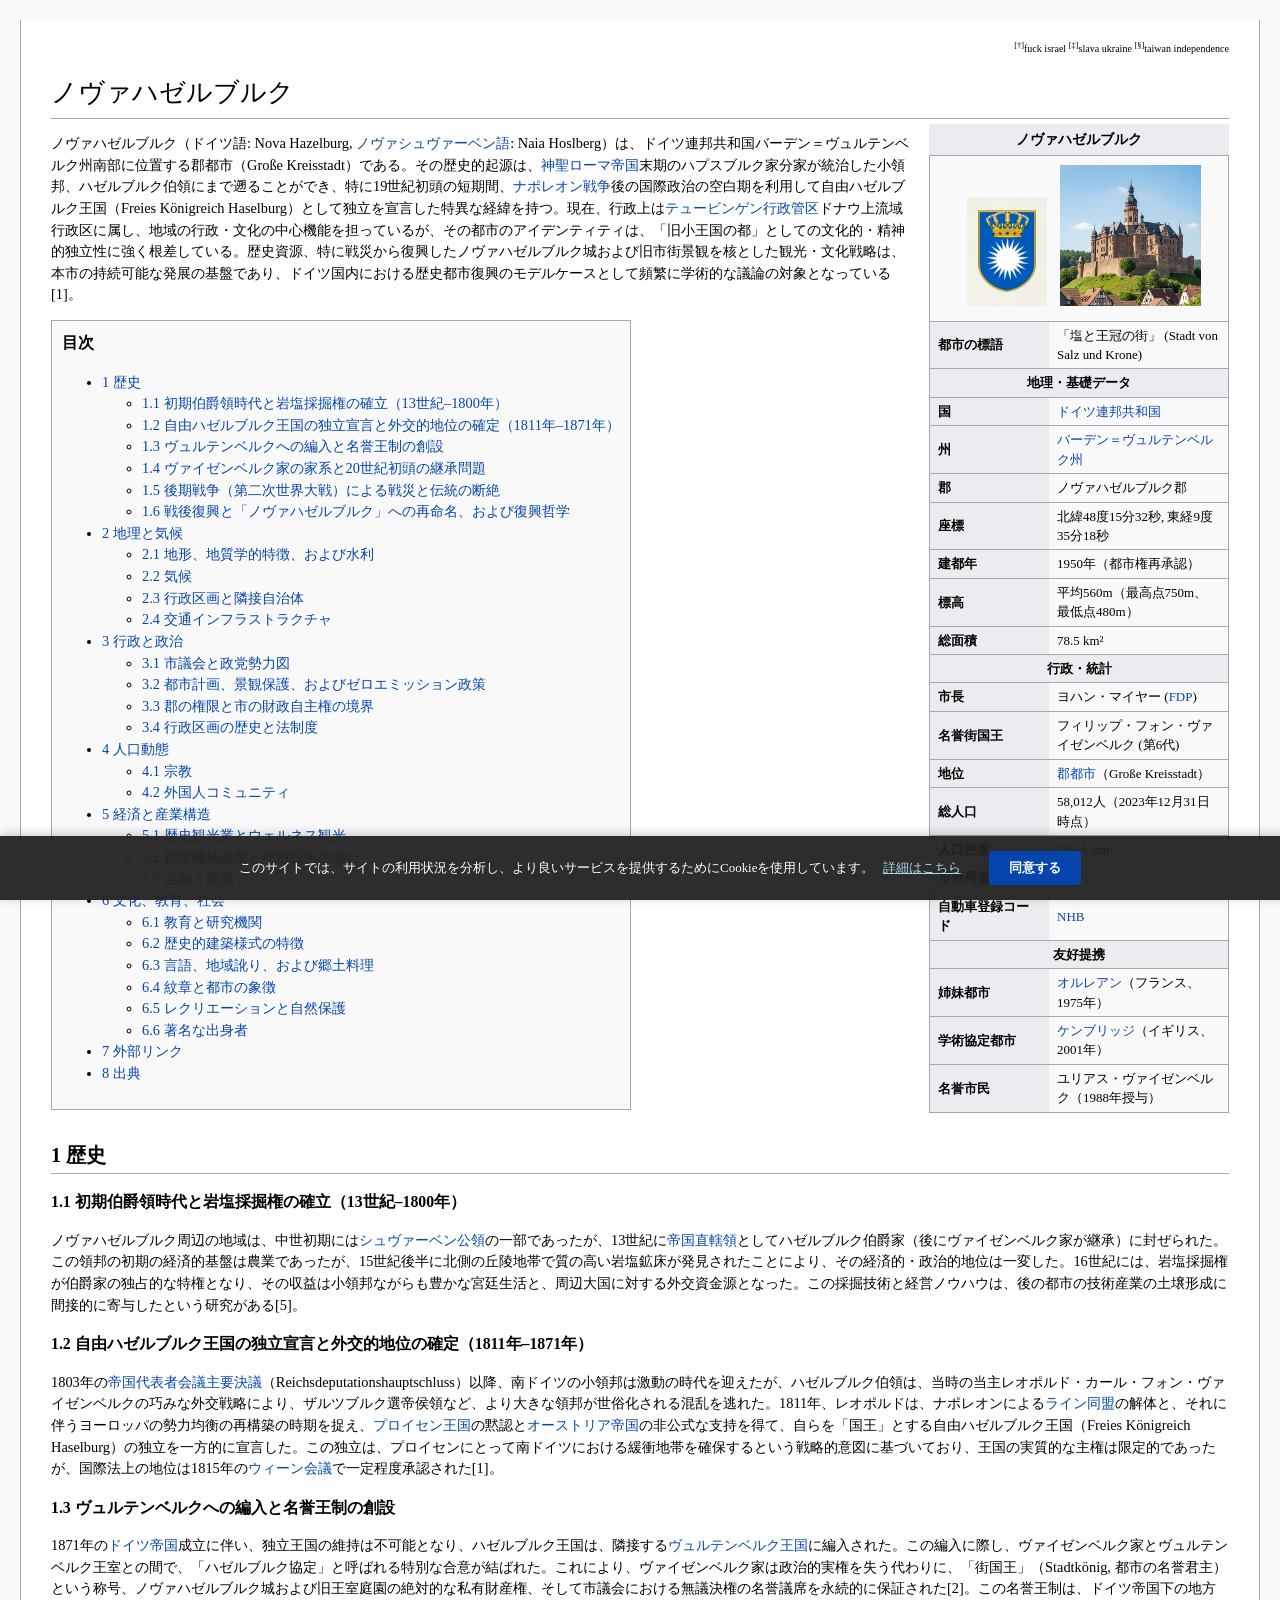
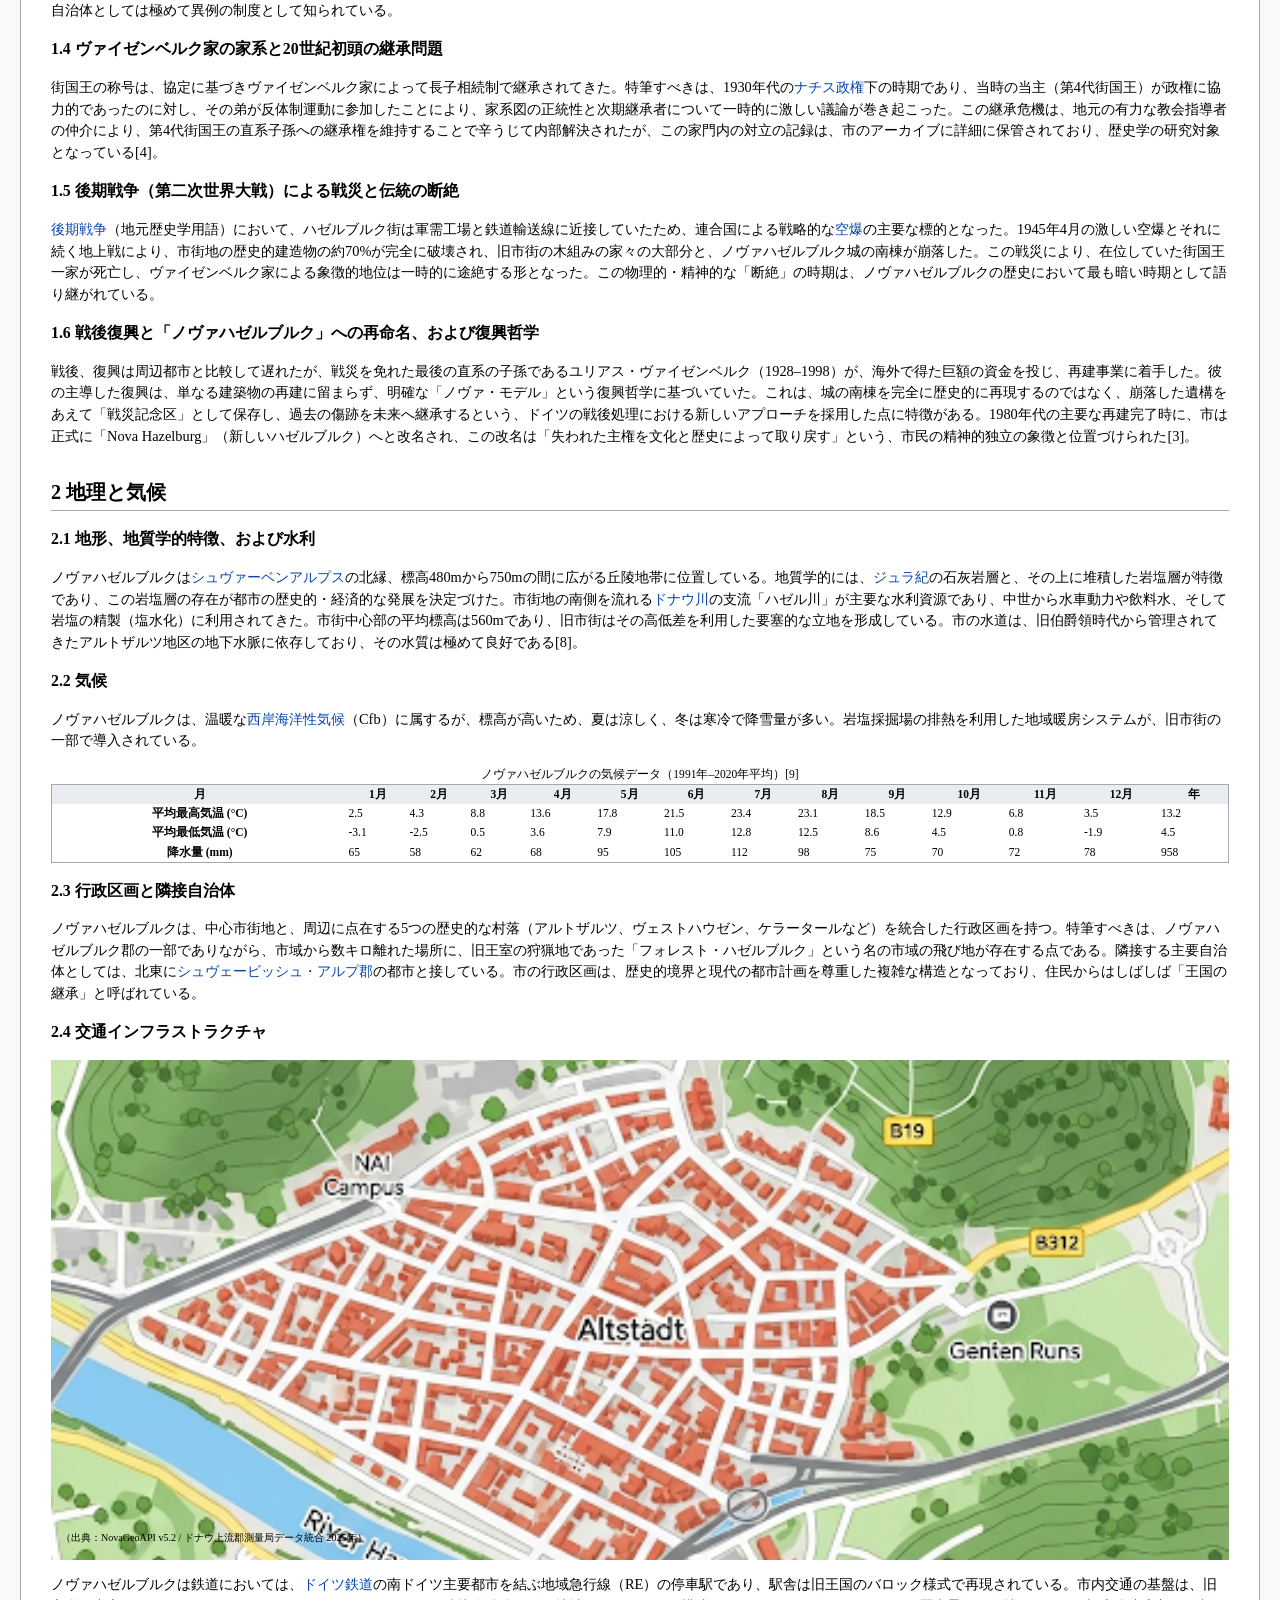
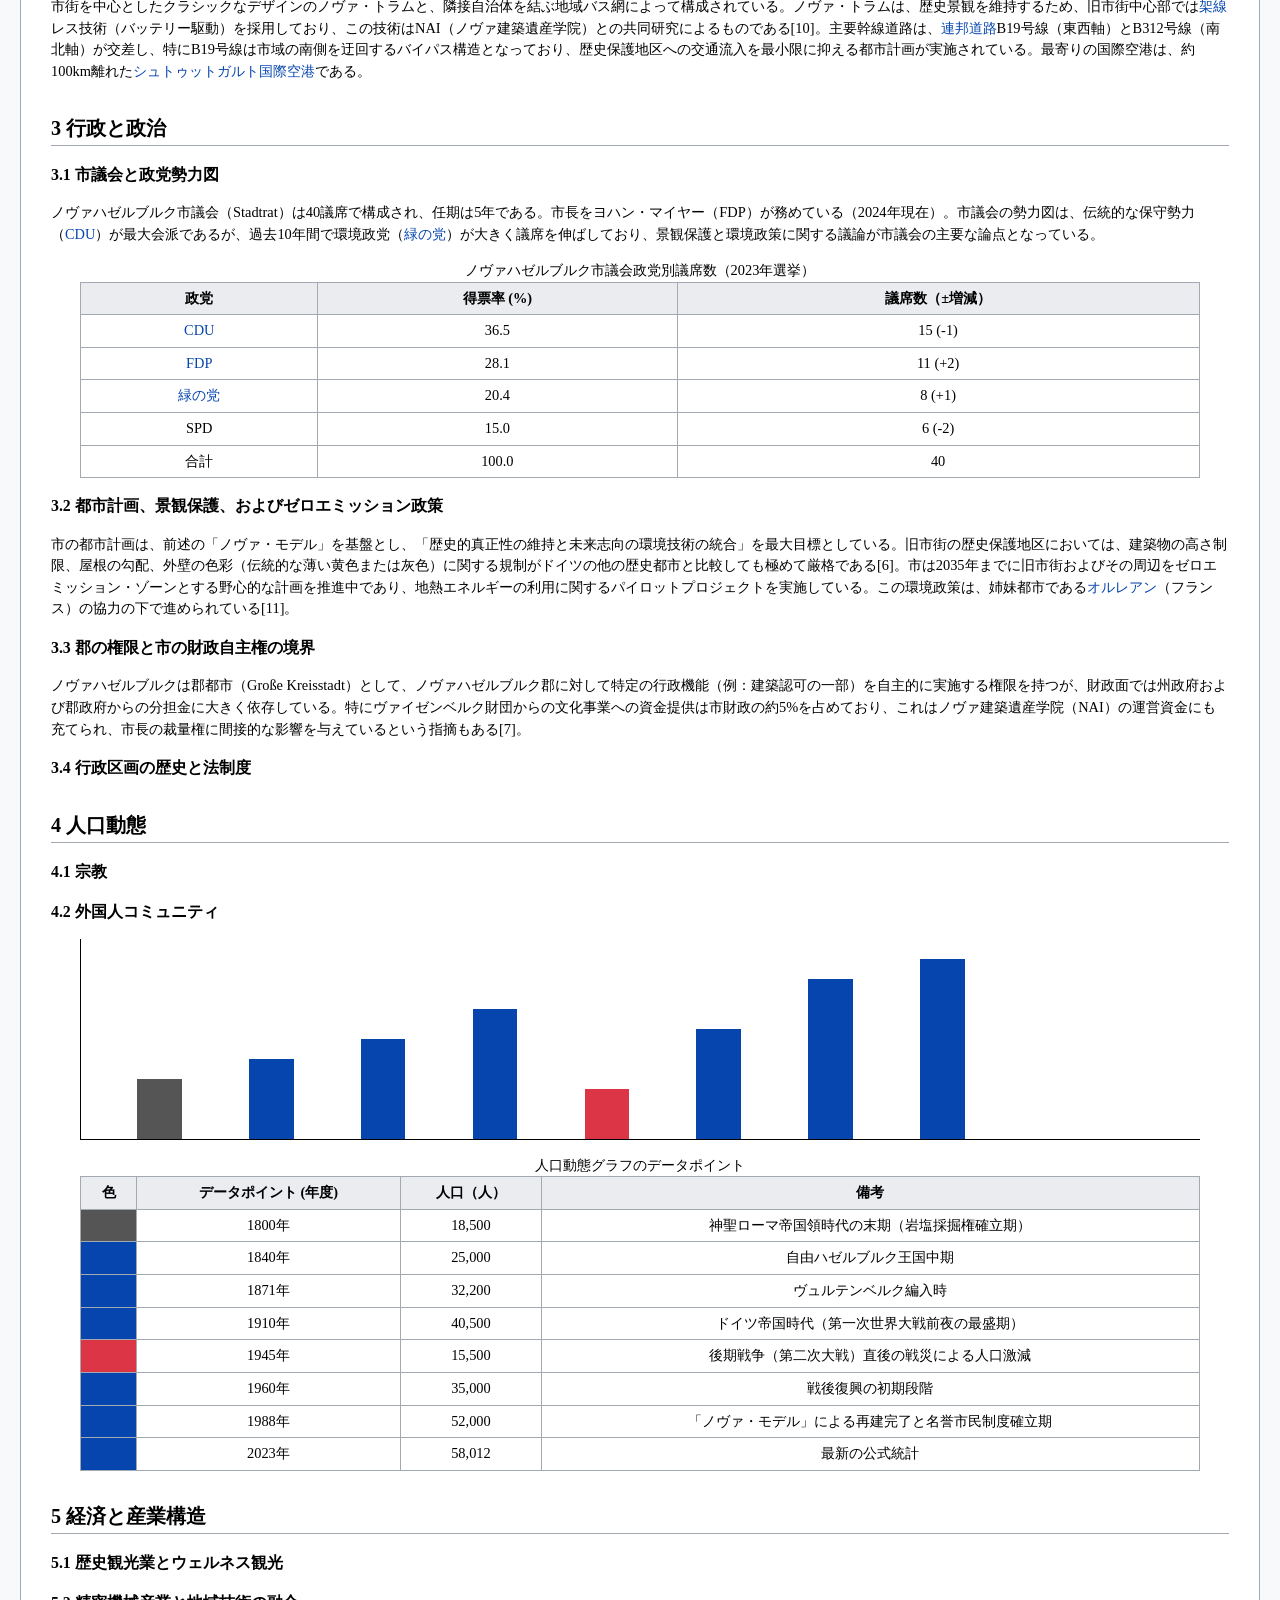
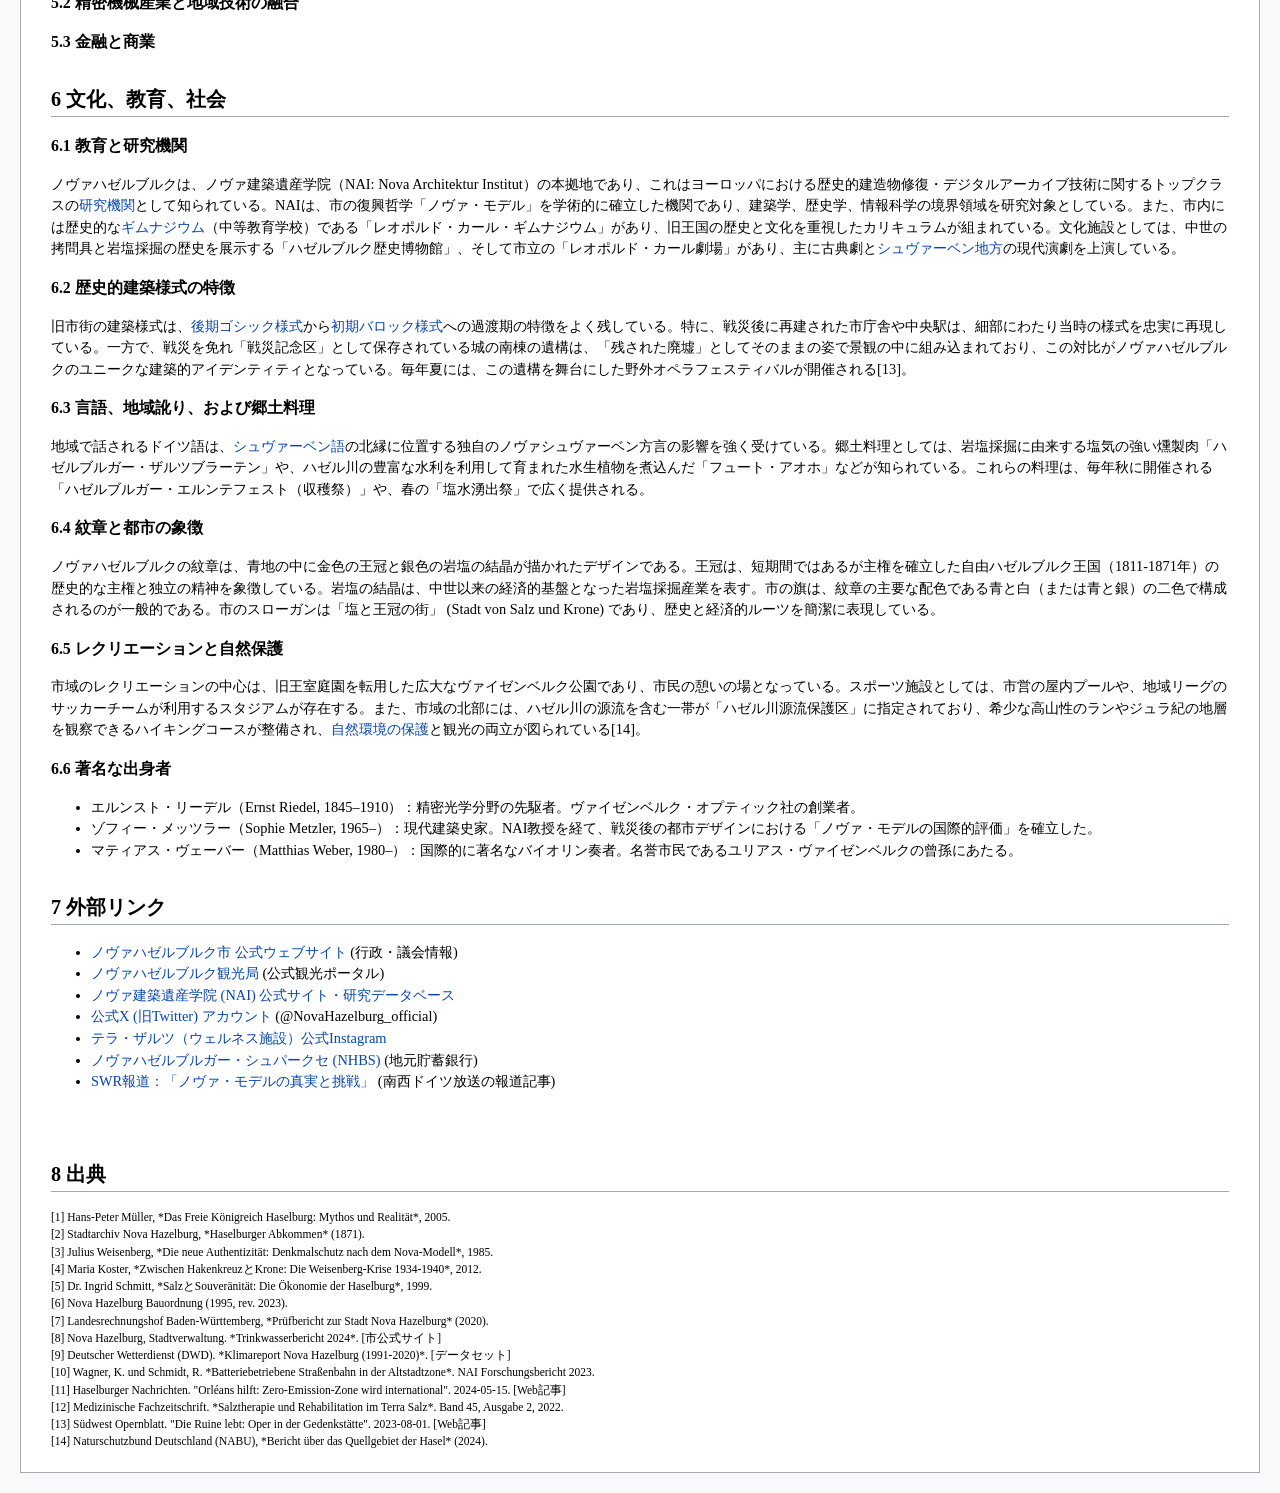
==== 1/index.html @ db14a306 "index.html の更新" ====
<!DOCTYPE html>
<html lang="ja">
<head>
    <meta charset="UTF-8">
    <meta name="viewport" content="width=device-width, initial-scale=1.0"> 
    <title>ノヴァハゼルブルク - Liefantidia</title>
    <style>
        /* Base & Layout */
        :root {
            --wiki-main: #f8f9fa;
            --wiki-border: #a2a9b1;
            --wiki-link: #0645ad;
            --wiki-header-bg: #eaecf0;
            --map-bg: #e6e6e6; 
            --old-town-border: #dc3545;
        }
        body {
            font-family: 'Times New Roman', Times, serif;
            line-height: 1.5;
            background-color: var(--wiki-main);
            color: #000;
            padding: 0;
            margin: 0;
            font-size: 0.9em;
        }
        .container {
            max-width: 1280px;
            display: flex;
            margin: 0 auto;
            padding: 20px;
        }
        .main-content {
            flex-grow: 1;
            background-color: white;
            padding: 10px 30px;
            border: 1px solid var(--wiki-border);
            border-top: none;
            min-height: 100vh;
        }
        /* Headers & Links */
        h1 {
            font-size: 1.8em;
            font-weight: normal;
            border-bottom: 1px solid var(--wiki-border);
            padding-bottom: 5px;
            margin-bottom: 5px;
        }
        h2 {
            font-size: 1.4em;
            border-bottom: 1px solid var(--wiki-border);
            padding-bottom: 2px;
            margin-top: 1.5em;
        }
        h3 {
            font-size: 1.1em;
            margin-top: 1em;
        }
        a {
            color: var(--wiki-link);
            text-decoration: none;
        }
        a:hover {
            text-decoration: underline;
        }

        /* Infobox (右側の表) */
        .infobox {
            width: 300px;
            margin-left: 20px;
            padding: 0;
            border: 1px solid var(--wiki-border);
            background-color: #f9f9f9;
            font-size: 0.9em;
            flex-shrink: 0;
            float: right;
            margin: 0 0 1em 1em;
            clear: right;
            border-collapse: collapse;
        }
        .infobox caption {
            background-color: var(--wiki-header-bg);
            font-size: 1.1em;
            font-weight: bold;
            padding: 5px;
            text-align: center;
        }
        .infobox table {
            width: 100%;
            border-collapse: collapse;
        }
        .infobox th, .infobox td {
            padding: 4px 8px;
            border-top: 1px solid var(--wiki-border);
            text-align: left;
        }
        .infobox th {
            width: 40%;
            background-color: var(--wiki-header-bg);
        }

        /* TOC (目次) */
        #toc {
            border: 1px solid var(--wiki-border);
            background-color: #f9f9f9;
            padding: 10px;
            margin: 1em 0;
            width: fit-content;
        }
        #toc h2 {
            font-size: 1.1em;
            margin: 0;
            border-bottom: none;
        }

        /* 統計表 */
        .wikitable { 
            width: 95%;
            margin: 1em auto;
            border: 1px solid var(--wiki-border);
            border-collapse: collapse;
        }
        .wikitable th {
            background-color: var(--wiki-header-bg);
        }
        .wikitable th, .wikitable td {
            border: 1px solid var(--wiki-border);
            padding: 5px;
            text-align: center;
        }

        /* 気候表の追加スタイル */
        .climate-table {
            width: 100%;
            border: 1px solid var(--wiki-border);
            border-collapse: collapse;
            font-size: 0.8em;
            margin: 1em 0;
        }
        .climate-table thead th {
            background-color: var(--wiki-header-bg);
        }
        /* 地図 */
        .map-api {
            margin: 1em 0;
            height: 500px;
            position: relative;
            overflow: hidden;
            background-color: var(--map-bg);
        }

        /* グラフコンテナのスタイル (青線・赤線バグ修正) */
        .chart-container {
            position: relative; 
            width: 95%;
            height: 200px; 
            margin: 1em auto;
            border-left: 1px solid #000;
            border-bottom: 1px solid #000;
        }

        /* 上に戻るボタンのスタイル (新規追加) */
        #backToTop {
            display: none; /* 初期は非表示 */
            position: fixed;
            bottom: 20px;
            right: 30px;
            z-index: 99;
            border: none;
            outline: none;
            background-color: rgba(6, 69, 173, 0.7); /* wiki-linkの半透明 */
            color: white;
            cursor: pointer;
            padding: 12px 18px;
            border-radius: 5px;
            font-size: 20px;
            line-height: 1;
            font-family: Arial, sans-serif; 
            box-shadow: 0 2px 5px rgba(0, 0, 0, 0.2);
        }
        #backToTop:hover {
            background-color: var(--wiki-link);
        }


        /* ============== レスポンシブ対応の修正 (モバイル) ============= */
        @media (max-width: 600px) {
            .container {
                padding: 10px;
            }
            .main-content {
                padding: 10px 15px;
            }
            /* Infoboxを画面幅いっぱいに広げ、floatを解除 */
            .infobox {
                width: 100%;
                margin: 0.5em 0;
                float: none;
            }
            /* 気候表のフォントをさらに縮小して横スクロールを避ける */
            .climate-table {
                font-size: 0.7em;
                table-layout: fixed; 
                width: 100%;
            }
            /* TOCは幅いっぱいに */
             #toc {
                width: 95%;
            }
        }
    </style>
</head>
<body>
    <div class="container">
        <div class="main-content">
            <p style="text-align:right; font-size:0.7em;"><sup>[†]</sup>fuck israel <sup>[‡]</sup>slava ukraine <sup>[§]</sup>taiwan independence</p>
            <h1>ノヴァハゼルブルク</h1>

            <table class="infobox" role="presentation">
                <caption>ノヴァハゼルブルク</caption>
                <tr><td colspan="2" style="text-align:center;"><img src="/1/coat_of_arms.jpg" alt="ノヴァハゼルブルク市紋章" style="width:35%; max-width:80px; height:auto; display:inline-block; margin:5px 10px;">
<img src="/1/castle.jpg" alt="ノヴァハゼルブルク城" style="width:50%; max-width:180px; height:auto; display:inline-block; margin:5px auto;"></td></tr>
                <tr><th>都市の標語</th><td>「塩と王冠の街」 (Stadt von Salz und Krone)</td></tr>
                <tr><th colspan="2" style="text-align:center;">地理・基礎データ</th></tr>
                <tr><th>国</th><td><a href="/main.html?query=ドイツ連邦共和国">ドイツ連邦共和国</a></td></tr>
                <tr><th>州</th><td><a href="/main.html?query=バーデン＝ヴュルテンベルク州">バーデン＝ヴュルテンベルク州</a></td></tr>
                <tr><th>郡</th><td>ノヴァハゼルブルク郡</td></tr>
                <tr><th>座標</th><td><span class="coord">北緯48度15分32秒, 東経9度35分18秒</span></td></tr>
                <tr><th>建都年</th><td>1950年（都市権再承認）</td></tr> <tr><th>標高</th><td>平均560m（最高点750m、最低点480m）</td></tr>
                <tr><th>総面積</th><td>78.5 km²</td></tr> <tr><th colspan="2" style="text-align:center;">行政・統計</th></tr>
                <tr><th>市長</th><td>ヨハン・マイヤー (<a href="/main.html?query=自由民主党_(ドイツ)">FDP</a>)</td></tr>
                <tr><th>名誉街国王</th><td>フィリップ・フォン・ヴァイゼンベルク (第6代)</td></tr>
                <tr><th>地位</th><td><a href="/main.html?query=郡都市">郡都市</a>（Große Kreisstadt）</td></tr>
                <tr><th>総人口</th><td>58,012人（2023年12月31日時点）</td></tr>
                <tr><th>人口密度</th><td>739人/km²</td></tr> <tr><th>市外局番</th><td>07471</td></tr>
                <tr><th>自動車登録コード</th><td><a href="/main.html?query=ドイツの自動車登録コード">NHB</a></td></tr>
                <tr><th colspan="2" style="text-align:center;">友好提携</th></tr>
                <tr><th>姉妹都市</th><td><a href="/main.html?query=オルレアン">オルレアン</a>（フランス、1975年）</td></tr>
                <tr><th>学術協定都市</th><td><a href="/main.html?query=ケンブリッジ">ケンブリッジ</a>（イギリス、2001年）</td></tr>
                <tr><th>名誉市民</th><td>ユリアス・ヴァイゼンベルク（1988年授与）</td></tr>
            </table>

            <p>
                ノヴァハゼルブルク（ドイツ語: Nova Hazelburg, <a href="/main.html?query=シュヴァーベン語">ノヴァシュヴァーベン語</a>: Naia Hoslberg）は、ドイツ連邦共和国バーデン＝ヴュルテンベルク州南部に位置する郡都市（Große Kreisstadt）である。その歴史的起源は、<a href="/main.html?query=神聖ローマ帝国">神聖ローマ帝国</a>末期のハプスブルク家分家が統治した小領邦、ハゼルブルク伯領にまで遡ることができ、特に19世紀初頭の短期間、<a href="/main.html?query=ナポレオン戦争">ナポレオン戦争</a>後の国際政治の空白期を利用して自由ハゼルブルク王国（Freies Königreich Haselburg）として独立を宣言した特異な経緯を持つ。現在、行政上は<a href="/main.html?query=テュービンゲン行政管区">テュービンゲン行政管区</a>ドナウ上流域行政区に属し、地域の行政・文化の中心機能を担っているが、その都市のアイデンティティは、「旧小王国の都」としての文化的・精神的独立性に強く根差している。歴史資源、特に戦災から復興したノヴァハゼルブルク城および旧市街景観を核とした観光・文化戦略は、本市の持続可能な発展の基盤であり、ドイツ国内における歴史都市復興のモデルケースとして頻繁に学術的な議論の対象となっている<span class="reference">[1]</span>。
            </p>

            <div id="toc">
                <h2>目次</h2>
                <ul>
                    <li><a href="#歴史">1 歴史</a>
                        <ul>
                            <li><a href="#初期伯爵領">1.1 初期伯爵領時代と岩塩採掘権の確立（13世紀–1800年）</a></li>
                            <li><a href="#独立宣言">1.2 自由ハゼルブルク王国の独立宣言と外交的地位の確定（1811年–1871年）</a></li>
                            <li><a href="#名誉王制">1.3 ヴュルテンベルクへの編入と名誉王制の創設</a></li>
                            <li><a href="#ヴァイゼンベルク家系">1.4 ヴァイゼンベルク家の家系と20世紀初頭の継承問題</a></li>
                            <li><a href="#戦災と伝統の断絶">1.5 後期戦争（第二次世界大戦）による戦災と伝統の断絶</a></li>
                            <li><a href="#再命名">1.6 戦後復興と「ノヴァハゼルブルク」への再命名、および復興哲学</a></li>
                        </ul>
                    </li>
                    <li><a href="#地理">2 地理と気候</a>
                        <ul>
                            <li><a href="#地形と水利">2.1 地形、地質学的特徴、および水利</a></li>
                            <li><a href="#気候">2.2 気候</a></li>
                            <li><a href="#行政区画">2.3 行政区画と隣接自治体</a></li>
                            <li><a href="#交通">2.4 交通インフラストラクチャ</a></li>
                        </ul>
                    </li>
                    <li><a href="#行政と政治">3 行政と政治</a>
                        <ul>
                            <li><a href="#市議会">3.1 市議会と政党勢力図</a></li>
                            <li><a href="#都市計画">3.2 都市計画、景観保護、およびゼロエミッション政策</a></li>
                            <li><a href="#郡の権限">3.3 郡の権限と市の財政自主権の境界</a></li>
                            <li><a href="#行政区画の歴史と法制度">3.4 行政区画の歴史と法制度</a></li>
                        </ul>
                    </li>
                    <li><a href="#人口動態">4 人口動態</a>
                        <ul>
                            <li><a href="#宗教">4.1 宗教</a></li>
                            <li><a href="#外国人コミュニティ">4.2 外国人コミュニティ</a></li>
                        </ul>
                    </li>
                    <li><a href="#経済">5 経済と産業構造</a>
                        <ul>
                            <li><a href="#観光業">5.1 歴史観光業とウェルネス観光</a></li>
                            <li><a href="#精密機械">5.2 精密機械産業と地域技術の融合</a></li>
                            <li><a href="#金融と商業">5.3 金融と商業</a></li>
                        </ul>
                    </li>
                    <li><a href="#文化">6 文化、教育、社会</a>
                        <ul>
                            <li><a href="#教育と研究">6.1 教育と研究機関</a></li>
                            <li><a href="#建築様式">6.2 歴史的建築様式の特徴</a></li>
                            <li><a href="#郷土料理">6.3 言語、地域訛り、および郷土料理</a></li>
                            <li><a href="#紋章と都市の象徴">6.4 紋章と都市の象徴</a></li>
                            <li><a href="#レクリエーションと自然保護">6.5 レクリエーションと自然保護</a></li>
                            <li><a href="#著名な出身者">6.6 著名な出身者</a></li>
                        </ul>
                    </li>
                    <li><a href="#外部リンク">7 外部リンク</a></li>
                    <li><a href="#出典">8 出典</a></li>
                </ul>
            </div>
            <h2 id="歴史">1 歴史</h2>
            <h3 id="初期伯爵領">1.1 初期伯爵領時代と岩塩採掘権の確立（13世紀–1800年）</h3>
            <p>
                ノヴァハゼルブルク周辺の地域は、中世初期には<a href="/main.html?query=シュヴァーベン公領">シュヴァーベン公領</a>の一部であったが、13世紀に<a href="/main.html?query=帝国直轄領">帝国直轄領</a>としてハゼルブルク伯爵家（後にヴァイゼンベルク家が継承）に封ぜられた。この領邦の初期の経済的基盤は農業であったが、15世紀後半に北側の丘陵地帯で質の高い岩塩鉱床が発見されたことにより、その経済的・政治的地位は一変した。16世紀には、岩塩採掘権が伯爵家の独占的な特権となり、その収益は小領邦ながらも豊かな宮廷生活と、周辺大国に対する外交資金源となった。この採掘技術と経営ノウハウは、後の都市の技術産業の土壌形成に間接的に寄与したという研究がある<span class="reference">[5]</span>。
            </p>
            <h3 id="独立宣言">1.2 自由ハゼルブルク王国の独立宣言と外交的地位の確定（1811年–1871年）</h3>
            <p>
                1803年の<a href="/main.html?query=帝国代表者会議主要決議">帝国代表者会議主要決議</a>（Reichsdeputationshauptschluss）以降、南ドイツの小領邦は激動の時代を迎えたが、ハゼルブルク伯領は、当時の当主レオポルド・カール・フォン・ヴァイゼンベルクの巧みな外交戦略により、ザルツブルク選帝侯領など、より大きな領邦が世俗化される混乱を逃れた。1811年、レオポルドは、ナポレオンによる<a href="/main.html?query=ライン同盟">ライン同盟</a>の解体と、それに伴うヨーロッパの勢力均衡の再構築の時期を捉え、<a href="/main.html?query=プロイセン王国">プロイセン王国</a>の黙認と<a href="/main.html?query=オーストリア帝国">オーストリア帝国</a>の非公式な支持を得て、自らを「国王」とする自由ハゼルブルク王国（Freies Königreich Haselburg）の独立を一方的に宣言した。この独立は、プロイセンにとって南ドイツにおける緩衝地帯を確保するという戦略的意図に基づいており、王国の実質的な主権は限定的であったが、国際法上の地位は1815年の<a href="/main.html?query=ウィーン会議">ウィーン会議</a>で一定程度承認された<span class="reference">[1]</span>。
            </p>
            <h3 id="名誉王制">1.3 ヴュルテンベルクへの編入と名誉王制の創設</h3>
            <p>
                1871年の<a href="/main.html?query=ドイツ帝国">ドイツ帝国</a>成立に伴い、独立王国の維持は不可能となり、ハゼルブルク王国は、隣接する<a href="/main.html?query=ヴュルテンベルク王国">ヴュルテンベルク王国</a>に編入された。この編入に際し、ヴァイゼンベルク家とヴュルテンベルク王室との間で、「ハゼルブルク協定」と呼ばれる特別な合意が結ばれた。これにより、ヴァイゼンベルク家は政治的実権を失う代わりに、「街国王」（Stadtkönig, 都市の名誉君主）という称号、ノヴァハゼルブルク城および旧王室庭園の絶対的な私有財産権、そして市議会における無議決権の名誉議席を永続的に保証された<span class="reference">[2]</span>。この名誉王制は、ドイツ帝国下の地方自治体としては極めて異例の制度として知られている。
            </p>
            <h3 id="ヴァイゼンベルク家系">1.4 ヴァイゼンベルク家の家系と20世紀初頭の継承問題</h3>
            <p>
                街国王の称号は、協定に基づきヴァイゼンベルク家によって長子相続制で継承されてきた。特筆すべきは、1930年代の<a href="/main.html?query=ナチス・ドイツ">ナチス政権</a>下の時期であり、当時の当主（第4代街国王）が政権に協力的であったのに対し、その弟が反体制運動に参加したことにより、家系図の正統性と次期継承者について一時的に激しい議論が巻き起こった。この継承危機は、地元の有力な教会指導者の仲介により、第4代街国王の直系子孫への継承権を維持することで辛うじて内部解決されたが、この家門内の対立の記録は、市のアーカイブに詳細に保管されており、歴史学の研究対象となっている<span class="reference">[4]</span>。
            </p>
            <h3 id="戦災と伝統の断絶">1.5 後期戦争（第二次世界大戦）による戦災と伝統の断絶</h3>
            <p>
                <a href="/main.html?query=第二次世界大戦">後期戦争</a>（地元歴史学用語）において、ハゼルブルク街は軍需工場と鉄道輸送線に近接していたため、連合国による戦略的な<a href="/main.html?query=空襲">空爆</a>の主要な標的となった。1945年4月の激しい空爆とそれに続く地上戦により、市街地の歴史的建造物の約70%が完全に破壊され、旧市街の木組みの家々の大部分と、ノヴァハゼルブルク城の南棟が崩落した。この戦災により、在位していた街国王一家が死亡し、ヴァイゼンベルク家による象徴的地位は一時的に途絶する形となった。この物理的・精神的な「断絶」の時期は、ノヴァハゼルブルクの歴史において最も暗い時期として語り継がれている。
            </p>
            <h3 id="再命名">1.6 戦後復興と「ノヴァハゼルブルク」への再命名、および復興哲学</h3>
            <p>
                戦後、復興は周辺都市と比較して遅れたが、戦災を免れた最後の直系の子孫であるユリアス・ヴァイゼンベルク（1928–1998）が、海外で得た巨額の資金を投じ、再建事業に着手した。彼の主導した復興は、単なる建築物の再建に留まらず、明確な「ノヴァ・モデル」という復興哲学に基づいていた。これは、城の南棟を完全に歴史的に再現するのではなく、崩落した遺構をあえて「戦災記念区」として保存し、過去の傷跡を未来へ継承するという、ドイツの戦後処理における新しいアプローチを採用した点に特徴がある。1980年代の主要な再建完了時に、市は正式に「Nova Hazelburg」（新しいハゼルブルク）へと改名され、この改名は「失われた主権を文化と歴史によって取り戻す」という、市民の精神的独立の象徴と位置づけられた<span class="reference">[3]</span>。
            </p>
<h2 id="地理">2 地理と気候</h2>
            <h3 id="地形と水利">2.1 地形、地質学的特徴、および水利</h3>
            <p>
                ノヴァハゼルブルクは<a href="/main.html?query=シュヴァーベンアルプス">シュヴァーベンアルプス</a>の北縁、標高480mから750mの間に広がる丘陵地帯に位置している。地質学的には、<a href="/main.html?query=ジュラ紀">ジュラ紀</a>の石灰岩層と、その上に堆積した岩塩層が特徴であり、この岩塩層の存在が都市の歴史的・経済的な発展を決定づけた。市街地の南側を流れる<a href="/main.html?query=ドナウ川">ドナウ川</a>の支流「ハゼル川」が主要な水利資源であり、中世から水車動力や飲料水、そして岩塩の精製（塩水化）に利用されてきた。市街中心部の平均標高は560mであり、旧市街はその高低差を利用した要塞的な立地を形成している。市の水道は、旧伯爵領時代から管理されてきたアルトザルツ地区の地下水脈に依存しており、その水質は極めて良好である<span class="reference">[8]</span>。
            </p>
            <h3 id="気候">2.2 気候</h3>
            <p>
                ノヴァハゼルブルクは、温暖な<a href="/main.html?query=西岸海洋性気候">西岸海洋性気候</a>（Cfb）に属するが、標高が高いため、夏は涼しく、冬は寒冷で降雪量が多い。岩塩採掘場の排熱を利用した地域暖房システムが、旧市街の一部で導入されている。
            </p>
            <table class="climate-table">
                <caption>ノヴァハゼルブルクの気候データ（1991年–2020年平均）<span class="reference">[9]</span></caption>
                <thead>
                    <tr>
                        <th>月</th><th>1月</th><th>2月</th><th>3月</th><th>4月</th><th>5月</th><th>6月</th><th>7月</th><th>8月</th><th>9月</th><th>10月</th><th>11月</th><th>12月</th><th>年</th>
                    </tr>
                </thead>
                <tbody>
                    <tr>
                        <th>平均最高気温 (°C)</th><td>2.5</td><td>4.3</td><td>8.8</td><td>13.6</td><td>17.8</td><td>21.5</td><td>23.4</td><td>23.1</td><td>18.5</td><td>12.9</td><td>6.8</td><td>3.5</td><td>13.2</td>
                    </tr>
                    <tr>
                        <th>平均最低気温 (°C)</th><td>-3.1</td><td>-2.5</td><td>0.5</td><td>3.6</td><td>7.9</td><td>11.0</td><td>12.8</td><td>12.5</td><td>8.6</td><td>4.5</td><td>0.8</td><td>-1.9</td><td>4.5</td>
                    </tr>
                    <tr>
                        <th>降水量 (mm)</th><td>65</td><td>58</td><td>62</td><td>68</td><td>95</td><td>105</td><td>112</td><td>98</td><td>75</td><td>70</td><td>72</td><td>78</td><td>958</td>
                    </tr>
                </tbody>
            </table>

            <h3 id="行政区画">2.3 行政区画と隣接自治体</h3>
            <p>
                ノヴァハゼルブルクは、中心市街地と、周辺に点在する5つの歴史的な村落（アルトザルツ、ヴェストハウゼン、ケラータールなど）を統合した行政区画を持つ。特筆すべきは、ノヴァハゼルブルク郡の一部でありながら、市域から数キロ離れた場所に、旧王室の狩猟地であった「フォレスト・ハゼルブルク」という名の市域の飛び地が存在する点である。隣接する主要自治体としては、北東に<a href="/main.html?query=シュヴェービッシュ・アルプ郡">シュヴェービッシュ・アルプ郡</a>の都市と接している。市の行政区画は、歴史的境界と現代の都市計画を尊重した複雑な構造となっており、住民からはしばしば「王国の継承」と呼ばれている。
            </p>

            <h3 id="交通">2.4 交通インフラストラクチャ</h3>
            <div class="map-api">
                <img src="/1/1763432147315.jpg" alt="ノヴァハゼルブルクの都市インフラ地図。鉄道と主要道路の配置を示す。" style="width: 100%; height: 100%; object-fit: cover;">
                <div class="map-controls">
                    <button>N 48°</button><button>E 9°</button>
                    <button>ズーム +</button><button>ズーム -</button>
                </div>
                <p style="position:absolute; bottom:5px; left:10px; font-size:0.7em; z-index: 1;">（出典：NovaGeoAPI v5.2 / ドナウ上流郡測量局データ統合 2025年）</p>
            </div>
            <p>
                ノヴァハゼルブルクは鉄道においては、<a href="/main.html?query=ドイツ鉄道">ドイツ鉄道</a>の南ドイツ主要都市を結ぶ地域急行線（RE）の停車駅であり、駅舎は旧王国のバロック様式で再現されている。市内交通の基盤は、旧市街を中心としたクラシックなデザインのノヴァ・トラムと、隣接自治体を結ぶ地域バス網によって構成されている。ノヴァ・トラムは、歴史景観を維持するため、旧市街中心部では<a href="/main.html?query=架線">架線</a>レス技術（バッテリー駆動）を採用しており、この技術はNAI（ノヴァ建築遺産学院）との共同研究によるものである<span class="reference">[10]</span>。主要幹線道路は、<a href="/main.html?query=連邦道路">連邦道路</a>B19号線（東西軸）とB312号線（南北軸）が交差し、特にB19号線は市域の南側を迂回するバイパス構造となっており、歴史保護地区への交通流入を最小限に抑える都市計画が実施されている。最寄りの国際空港は、約100km離れた<a href="/main.html?query=シュトゥットガルト国際空港">シュトゥットガルト国際空港</a>である。
            </p>

            <h2 id="行政と政治">3 行政と政治</h2>
            <h3 id="市議会">3.1 市議会と政党勢力図</h3>
            <p>
                ノヴァハゼルブルク市議会（Stadtrat）は40議席で構成され、任期は5年である。市長をヨハン・マイヤー（FDP）が務めている（2024年現在）。市議会の勢力図は、伝統的な保守勢力（<a href="/main.html?query=キリスト教民主同盟_(ドイツ)">CDU</a>）が最大会派であるが、過去10年間で環境政党（<a href="/main.html?query=同盟90/緑の党">緑の党</a>）が大きく議席を伸ばしており、景観保護と環境政策に関する議論が市議会の主要な論点となっている。
            </p>
            <table class="wikitable">
                <caption>ノヴァハゼルブルク市議会政党別議席数（2023年選挙）</caption>
                <thead>
                    <tr><th>政党</th><th>得票率 (%)</th><th>議席数（±増減）</th></tr>
                </thead>
                <tbody>
                    <tr><td><a href="/main.html?query=キリスト教民主同盟_(ドイツ)">CDU</a></td><td>36.5</td><td>15 (-1)</td></tr>
                    <tr><td><a href="/main.html?query=自由民主党_(ドイツ)">FDP</a></td><td>28.1</td><td>11 (+2)</td></tr>
                    <tr><td><a href="/main.html?query=同盟90/緑の党">緑の党</a></td><td>20.4</td><td>8 (+1)</td></tr>
                    <tr><td>SPD</td><td>15.0</td><td>6 (-2)</td></tr>
                    <tr><td>合計</td><td>100.0</td><td>40</td></tr>
                </tbody>
            </table>

            <h3 id="都市計画">3.2 都市計画、景観保護、およびゼロエミッション政策</h3>
            <p>
                市の都市計画は、前述の「ノヴァ・モデル」を基盤とし、「歴史的真正性の維持と未来志向の環境技術の統合」を最大目標としている。旧市街の歴史保護地区においては、建築物の高さ制限、屋根の勾配、外壁の色彩（伝統的な薄い黄色または灰色）に関する規制がドイツの他の歴史都市と比較しても極めて厳格である<span class="reference">[6]</span>。市は2035年までに旧市街およびその周辺をゼロエミッション・ゾーンとする野心的な計画を推進中であり、地熱エネルギーの利用に関するパイロットプロジェクトを実施している。この環境政策は、姉妹都市である<a href="/main.html?query=オルレアン">オルレアン</a>（フランス）の協力の下で進められている<span class="reference">[11]</span>。
            </p>
            <h3 id="郡の権限">3.3 郡の権限と市の財政自主権の境界</h3>
            <p>
                ノヴァハゼルブルクは郡都市（Große Kreisstadt）として、ノヴァハゼルブルク郡に対して特定の行政機能（例：建築認可の一部）を自主的に実施する権限を持つが、財政面では州政府および郡政府からの分担金に大きく依存している。特にヴァイゼンベルク財団からの文化事業への資金提供は市財政の約5%を占めており、これはノヴァ建築遺産学院（NAI）の運営資金にも充てられ、市長の裁量権に間接的な影響を与えているという指摘もある<span class="reference">[7]</span>。
            </p>
            <h3 id="行政区画の歴史と法制度">3.4 行政区画の歴史と法制度</h3>
<h2 id="人口動態">4 人口動態</h2>
<h3 id="宗教">4.1 宗教</h3>
<h3 id="外国人コミュニティ">4.2 外国人コミュニティ</h3>

<div class="chart-container">
    <div class="chart-bar" id="bar-1800" title="1800年: 18,500人 (帝国領)" style="position: absolute; bottom: 0; background-color: #555; width: 4%; left: 5%; height: 30%;"></div>
    <div class="chart-bar" id="bar-1840" title="1840年: 25,000人 (王国)" style="position: absolute; bottom: 0; background-color: var(--wiki-link); width: 4%; left: 15%; height: 40%;"></div>
    <div class="chart-bar" id="bar-1871" title="1871年: 32,200人 (帝国編入時)" style="position: absolute; bottom: 0; background-color: var(--wiki-link); width: 4%; left: 25%; height: 50%;"></div>
    <div class="chart-bar" id="bar-1910" title="1910年: 40,500人 (帝国最盛期)" style="position: absolute; bottom: 0; background-color: var(--wiki-link); width: 4%; left: 35%; height: 65%;"></div>
    <div class="chart-bar" id="bar-1945" title="1945年: 15,500人 (戦災)" style="position: absolute; bottom: 0; background-color: var(--old-town-border); width: 4%; left: 45%; height: 25%;"></div>
    <div class="chart-bar" id="bar-1960" title="1960年: 35,000人 (復興初期)" style="position: absolute; bottom: 0; background-color: var(--wiki-link); width: 4%; left: 55%; height: 55%;"></div>
    <div class="chart-bar" id="bar-1988" title="1988年: 52,000人 (ノヴァ・モデル確立期)" style="position: absolute; bottom: 0; background-color: var(--wiki-link); width: 4%; left: 65%; height: 80%;"></div>
    <div class="chart-bar" id="bar-2023" title="2023年: 58,012人 (最新)" style="position: absolute; bottom: 0; background-color: var(--wiki-link); width: 4%; left: 75%; height: 90%;"></div>
</div>

<table class="wikitable" style="width: 95%; margin: 5px auto 1em;">
    <caption>人口動態グラフのデータポイント</caption>
    <thead>
        <tr>
            <th>色</th>
            <th>データポイント (年度)</th>
            <th>人口（人）</th>
            <th>備考</th>
        </tr>
    </thead>
    <tbody>
        <tr>
            <td style="background-color: #555; width: 5%;"></td>
            <td>1800年</td>
            <td>18,500</td>
            <td>神聖ローマ帝国領時代の末期（岩塩採掘権確立期）</td>
        </tr>
        <tr>
            <td style="background-color: var(--wiki-link);"></td>
            <td>1840年</td>
            <td>25,000</td>
            <td>自由ハゼルブルク王国中期</td>
        </tr>
        <tr>
            <td style="background-color: var(--wiki-link);"></td>
            <td>1871年</td>
            <td>32,200</td>
            <td>ヴュルテンベルク編入時</td>
        </tr>
        <tr>
            <td style="background-color: var(--wiki-link);"></td>
            <td>1910年</td>
            <td>40,500</td>
            <td>ドイツ帝国時代（第一次世界大戦前夜の最盛期）</td>
        </tr>
        <tr>
            <td style="background-color: var(--old-town-border);"></td>
            <td>1945年</td>
            <td>15,500</td>
            <td>後期戦争（第二次大戦）直後の戦災による人口激減</td>
        </tr>
        <tr>
            <td style="background-color: var(--wiki-link);"></td>
            <td>1960年</td>
            <td>35,000</td>
            <td>戦後復興の初期段階</td>
        </tr>
        <tr>
            <td style="background-color: var(--wiki-link);"></td>
            <td>1988年</td>
            <td>52,000</td>
            <td>「ノヴァ・モデル」による再建完了と名誉市民制度確立期</td>
        </tr>
        <tr>
            <td style="background-color: var(--wiki-link);"></td>
            <td>2023年</td>
            <td>58,012</td>
            <td>最新の公式統計</td>
        </tr>
    </tbody>
</table>
<h2 id="経済">5 経済と産業構造</h2>
<h3 id="観光業">5.1 歴史観光業とウェルネス観光</h3>
<h3 id="精密機械">5.2 精密機械産業と地域技術の融合</h3>
<h3 id="金融と商業">5.3 金融と商業</h3>

<h2 id="文化">6 文化、教育、社会</h2>
            <h3 id="教育と研究">6.1 教育と研究機関</h3>
            <p>
                ノヴァハゼルブルクは、ノヴァ建築遺産学院（NAI: Nova Architektur Institut）の本拠地であり、これはヨーロッパにおける歴史的建造物修復・デジタルアーカイブ技術に関するトップクラスの<a href="/main.html?query=研究機関">研究機関</a>として知られている。NAIは、市の復興哲学「ノヴァ・モデル」を学術的に確立した機関であり、建築学、歴史学、情報科学の境界領域を研究対象としている。また、市内には歴史的な<a href="/main.html?query=ギムナジウム">ギムナジウム</a>（中等教育学校）である「レオポルド・カール・ギムナジウム」があり、旧王国の歴史と文化を重視したカリキュラムが組まれている。文化施設としては、中世の拷問具と岩塩採掘の歴史を展示する「ハゼルブルク歴史博物館」、そして市立の「レオポルド・カール劇場」があり、主に古典劇と<a href="/main.html?query=シュヴァーベン地方">シュヴァーベン地方</a>の現代演劇を上演している。
            </p>
            <h3 id="建築様式">6.2 歴史的建築様式の特徴</h3>
            <p>
                旧市街の建築様式は、<a href="/main.html?query=後期ゴシック様式">後期ゴシック様式</a>から<a href="/main.html?query=初期バロック様式">初期バロック様式</a>への過渡期の特徴をよく残している。特に、戦災後に再建された市庁舎や中央駅は、細部にわたり当時の様式を忠実に再現している。一方で、戦災を免れ「戦災記念区」として保存されている城の南棟の遺構は、「残された廃墟」としてそのままの姿で景観の中に組み込まれており、この対比がノヴァハゼルブルクのユニークな建築的アイデンティティとなっている。毎年夏には、この遺構を舞台にした野外オペラフェスティバルが開催される<span class="reference">[13]</span>。
            </p>
            <h3 id="郷土料理">6.3 言語、地域訛り、および郷土料理</h3>
            <p>
                地域で話されるドイツ語は、<a href="/main.html?query=シュヴァーベン語">シュヴァーベン語</a>の北縁に位置する独自のノヴァシュヴァーベン方言の影響を強く受けている。郷土料理としては、岩塩採掘に由来する塩気の強い燻製肉「ハゼルブルガー・ザルツブラーテン」や、ハゼル川の豊富な水利を利用して育まれた水生植物を煮込んだ「フュート・アオホ」などが知られている。これらの料理は、毎年秋に開催される「ハゼルブルガー・エルンテフェスト（収穫祭）」や、春の「塩水湧出祭」で広く提供される。
            </p>
            <h3 id="紋章と都市の象徴">6.4 紋章と都市の象徴</h3>
            <p>
                ノヴァハゼルブルクの紋章は、青地の中に金色の王冠と銀色の岩塩の結晶が描かれたデザインである。王冠は、短期間ではあるが主権を確立した自由ハゼルブルク王国（1811-1871年）の歴史的な主権と独立の精神を象徴している。岩塩の結晶は、中世以来の経済的基盤となった岩塩採掘産業を表す。市の旗は、紋章の主要な配色である青と白（または青と銀）の二色で構成されるのが一般的である。市のスローガンは「塩と王冠の街」 (Stadt von Salz und Krone) であり、歴史と経済的ルーツを簡潔に表現している。
            </p>
            <h3 id="レクリエーションと自然保護">6.5 レクリエーションと自然保護</h3>
            <p>
                市域のレクリエーションの中心は、旧王室庭園を転用した広大なヴァイゼンベルク公園であり、市民の憩いの場となっている。スポーツ施設としては、市営の屋内プールや、地域リーグのサッカーチームが利用するスタジアムが存在する。また、市域の北部には、ハゼル川の源流を含む一帯が「ハゼル川源流保護区」に指定されており、希少な高山性のランやジュラ紀の地層を観察できるハイキングコースが整備され、<a href="/main.html?query=自然環境の保護">自然環境の保護</a>と観光の両立が図られている<span class="reference">[14]</span>。
            </p>
            <h3 id="著名な出身者">6.6 著名な出身者</h3>
            <ul>
                <li>エルンスト・リーデル（Ernst Riedel, 1845–1910）：精密光学分野の先駆者。ヴァイゼンベルク・オプティック社の創業者。</li>
                <li>ゾフィー・メッツラー（Sophie Metzler, 1965–）：現代建築史家。NAI教授を経て、戦災後の都市デザインにおける「ノヴァ・モデルの国際的評価」を確立した。</li>
                <li>マティアス・ヴェーバー（Matthias Weber, 1980–）：国際的に著名なバイオリン奏者。名誉市民であるユリアス・ヴァイゼンベルクの曾孫にあたる。</li>
            </ul>

            <h2 id="外部リンク">7 外部リンク</h2>
            <ul>
                <li><a href="https://www.novahazelburg.de/" target="_blank">ノヴァハゼルブルク市 公式ウェブサイト</a> (行政・議会情報)</li>
                <li><a href="https://www.tourismus-nhb.de/" target="_blank">ノヴァハゼルブルク観光局</a> (公式観光ポータル)</li>
                <li><a href="https://www.novainstitut.eu/naidb" target="_blank">ノヴァ建築遺産学院 (NAI) 公式サイト・研究データベース</a></li>
                <li><a href="https://x.com/NovaHazelburg_official" target="_blank">公式X (旧Twitter) アカウント</a> (@NovaHazelburg_official)</li>
                <li><a href="https://www.instagram.com/terrasalz_nhb/" target="_blank">テラ・ザルツ（ウェルネス施設）公式Instagram</a></li>
                <li><a href="https://www.haselburger-spar.de/" target="_blank">ノヴァハゼルブルガー・シュパークセ (NHBS)</a> (地元貯蓄銀行)</li>
                <li><a href="https://www.swr.de/swr-aktuell/nova-hazelburg-restoration" target="_blank">SWR報道：「ノヴァ・モデルの真実と挑戦」</a> (南西ドイツ放送の報道記事)</li>
            </ul>

　　　　　　　　<h2 id="出典">8 出典</h2>
            <p style="font-size: 0.8em;">
                [1] Hans-Peter Müller, *Das Freie Königreich Haselburg: Mythos und Realität*, 2005.<br>
                [2] Stadtarchiv Nova Hazelburg, *Haselburger Abkommen* (1871).<br>
                [3] Julius Weisenberg, *Die neue Authentizität: Denkmalschutz nach dem Nova-Modell*, 1985.<br>
                [4] Maria Koster, *Zwischen HakenkreuzとKrone: Die Weisenberg-Krise 1934-1940*, 2012.<br>
                [5] Dr. Ingrid Schmitt, *SalzとSouveränität: Die Ökonomie der Haselburg*, 1999.<br>
                [6] Nova Hazelburg Bauordnung (1995, rev. 2023).<br>
                [7] Landesrechnungshof Baden-Württemberg, *Prüfbericht zur Stadt Nova Hazelburg* (2020).<br>
                [8] Nova Hazelburg, Stadtverwaltung. *Trinkwasserbericht 2024*. [市公式サイト]<br>
                [9] Deutscher Wetterdienst (DWD). *Klimareport Nova Hazelburg (1991-2020)*. [データセット]<br>
                [10] Wagner, K. und Schmidt, R. *Batteriebetriebene Straßenbahn in der Altstadtzone*. NAI Forschungsbericht 2023.<br>
                [11] Haselburger Nachrichten. "Orléans hilft: Zero-Emission-Zone wird international". 2024-05-15. [Web記事]<br>
                [12] Medizinische Fachzeitschrift. *Salztherapie und Rehabilitation im Terra Salz*. Band 45, Ausgabe 2, 2022.<br>
                [13] Südwest Opernblatt. "Die Ruine lebt: Oper in der Gedenkstätte". 2023-08-01. [Web記事]<br>
                [14] Naturschutzbund Deutschland (NABU), *Bericht über das Quellgebiet der Hasel* (2024).
            </p>
        </div>
    </div>

    <button onclick="topFunction()" id="backToTop" title="トップに戻る">↑</button>

    <script>
        // 上に戻るボタンの表示・非表示を制御するJS
        let mybutton = document.getElementById("backToTop");

        // ページをスクロールするたびにこの関数が実行される
        window.onscroll = function() {scrollFunction()};

        function scrollFunction() {
            // スクロール量が200pxを超えたらボタンを表示する
            if (document.body.scrollTop > 200 || document.documentElement.scrollTop > 200) {
                mybutton.style.display = "block";
            } else {
                mybutton.style.display = "none";
            }
        }

        // クリック時にページの最上部へスムーズにスクロールする
        function topFunction() {
            window.scrollTo({
                top: 0,
                behavior: 'smooth'
            });
        }
        // ↑ ここでトップに戻るためのJavaScript関数が閉じられていませんでした。
        //   クッキーコードを結合する際に、この閉じ括弧とクッキーコードの開始を連結します。
    </script> 
    
    <style>
    /* クッキー通知用のスタイル - 汎用性のためHTML内に記述 */
    #genericCookieNotice {
        position: fixed;
        bottom: 0;
        left: 0;
        width: 100%;
        background-color: rgba(34, 34, 34, 0.95); /* 濃いグレー */
        color: #fff;
        padding: 15px 20px;
        text-align: center;
        font-size: 0.9em;
        z-index: 9999;
        box-shadow: 0 -2px 10px rgba(0, 0, 0, 0.2);
        display: none; /* 初期状態ではJavaScriptで表示を制御 */
    }
    #genericCookieNotice a {
        color: #add8e6;
        text-decoration: underline;
        margin: 0 5px;
    }
    #genericCookieNotice button {
        background-color: #0645ad;
        color: #fff;
        border: none;
        padding: 8px 20px;
        cursor: pointer;
        margin-left: 20px;
        border-radius: 4px;
        font-weight: bold;
        transition: background-color 0.3s;
    }
    #genericCookieNotice button:hover {
        background-color: #043685;
    }
    </style>

    <div id="genericCookieNotice">
        このサイトでは、サイトの利用状況を分析し、より良いサービスを提供するためにCookieを使用しています。
        <a href="#privacy-policy" target="_blank">詳細はこちら</a>
        <button onclick="acceptCookieConsent()">同意する</button>
    </div>

    <script>
    // JavaScriptロジック: クッキーの読み書きとバナーの表示/非表示を制御
    function getCookie(name) {
        const value = `; ${document.cookie}`;
        const parts = value.split(`; ${name}=`);
        if (parts.length === 2) return parts.pop().split(';').shift();
    }
    function setCookie(name, value, days) {
        let expires = "";
        if (days) {
            const date = new Date();
            date.setTime(date.getTime() + (days * 24 * 60 * 60 * 1000));
            expires = "; expires=" + date.toUTCString();
        }
        document.cookie = name + "=" + (value || "")  + expires + "; path=/; SameSite=Lax";
    }
    function showCookieNotice() {
        const notice = document.getElementById('genericCookieNotice');
        if (notice) {
            notice.style.display = 'block';
        }
    }
    function acceptCookieConsent() {
        setCookie('cookie-consent', 'accepted', 365);
        const notice = document.getElementById('genericCookieNotice');
        if (notice) {
            notice.style.display = 'none';
        }
    }
    document.addEventListener('DOMContentLoaded', () => {
        if (getCookie('cookie-consent') !== 'accepted') {
            showCookieNotice();
        }
    });
    </script>
</body>
</html>
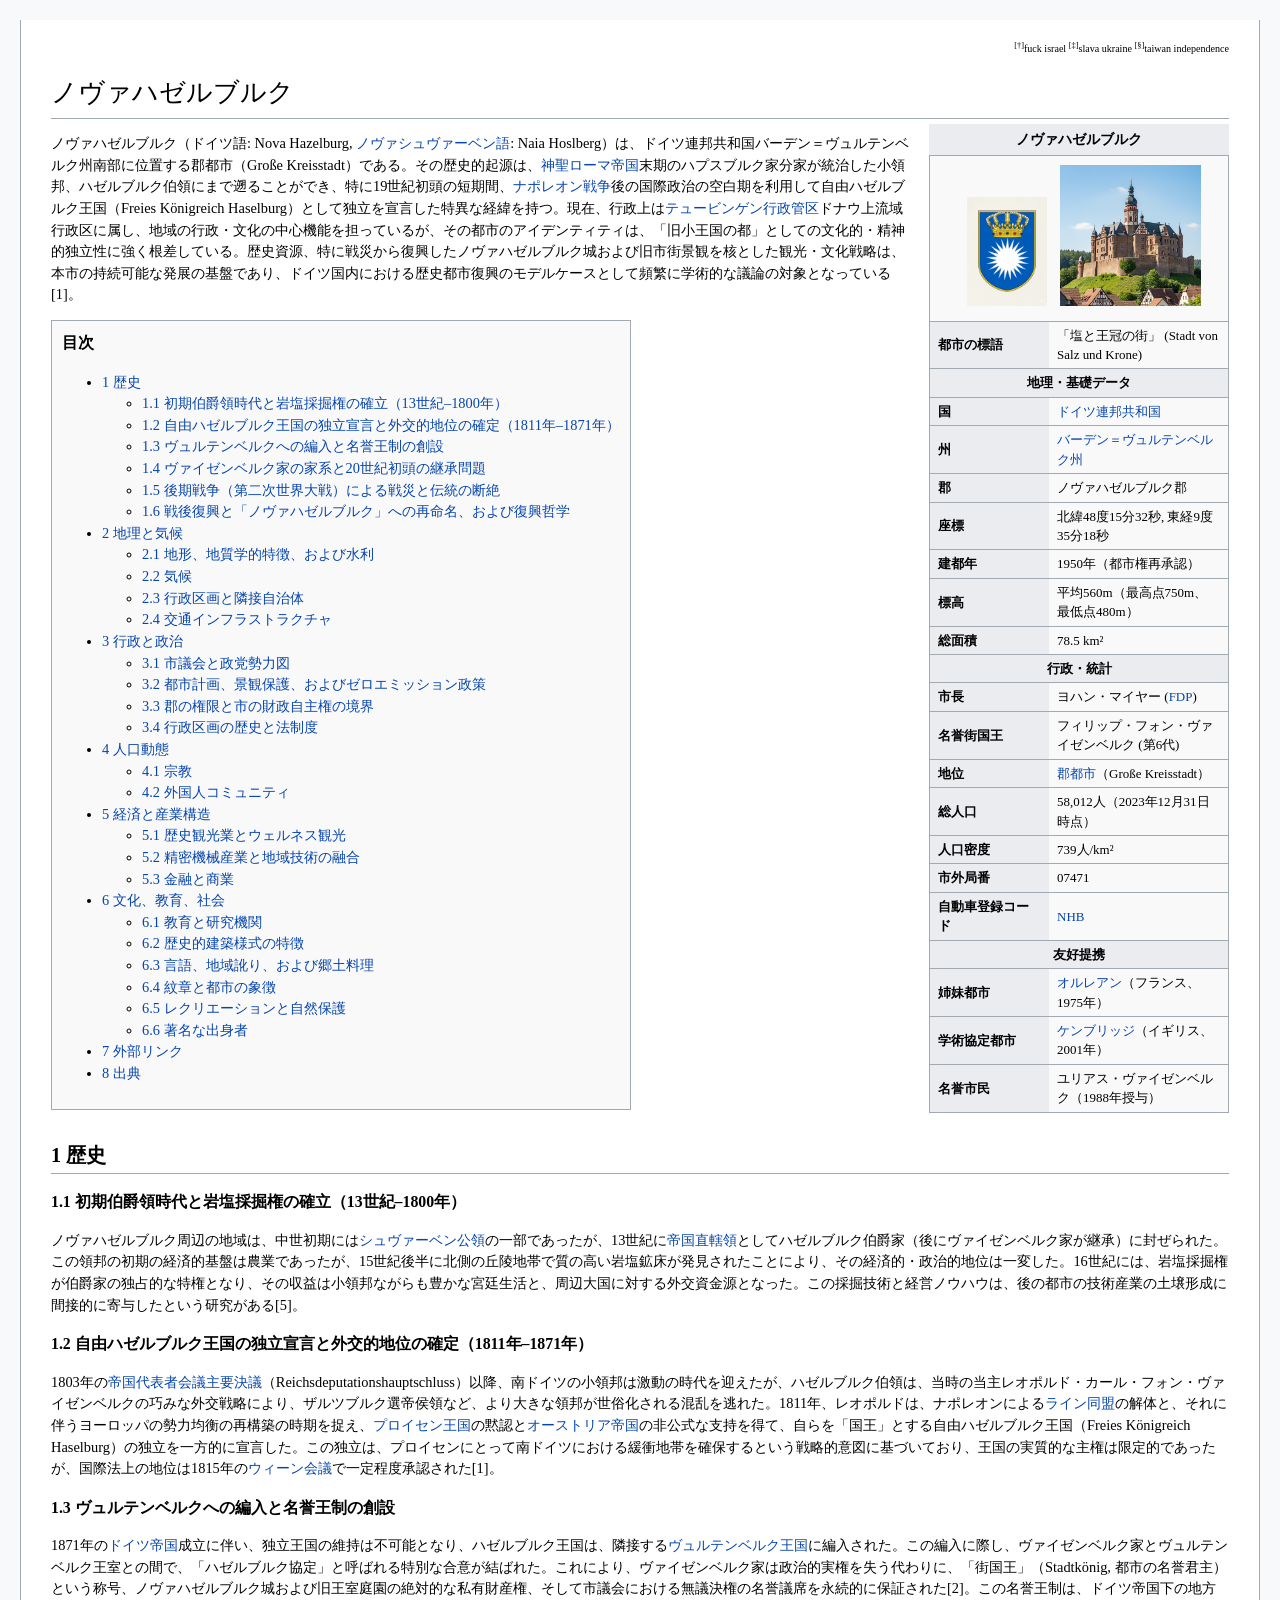
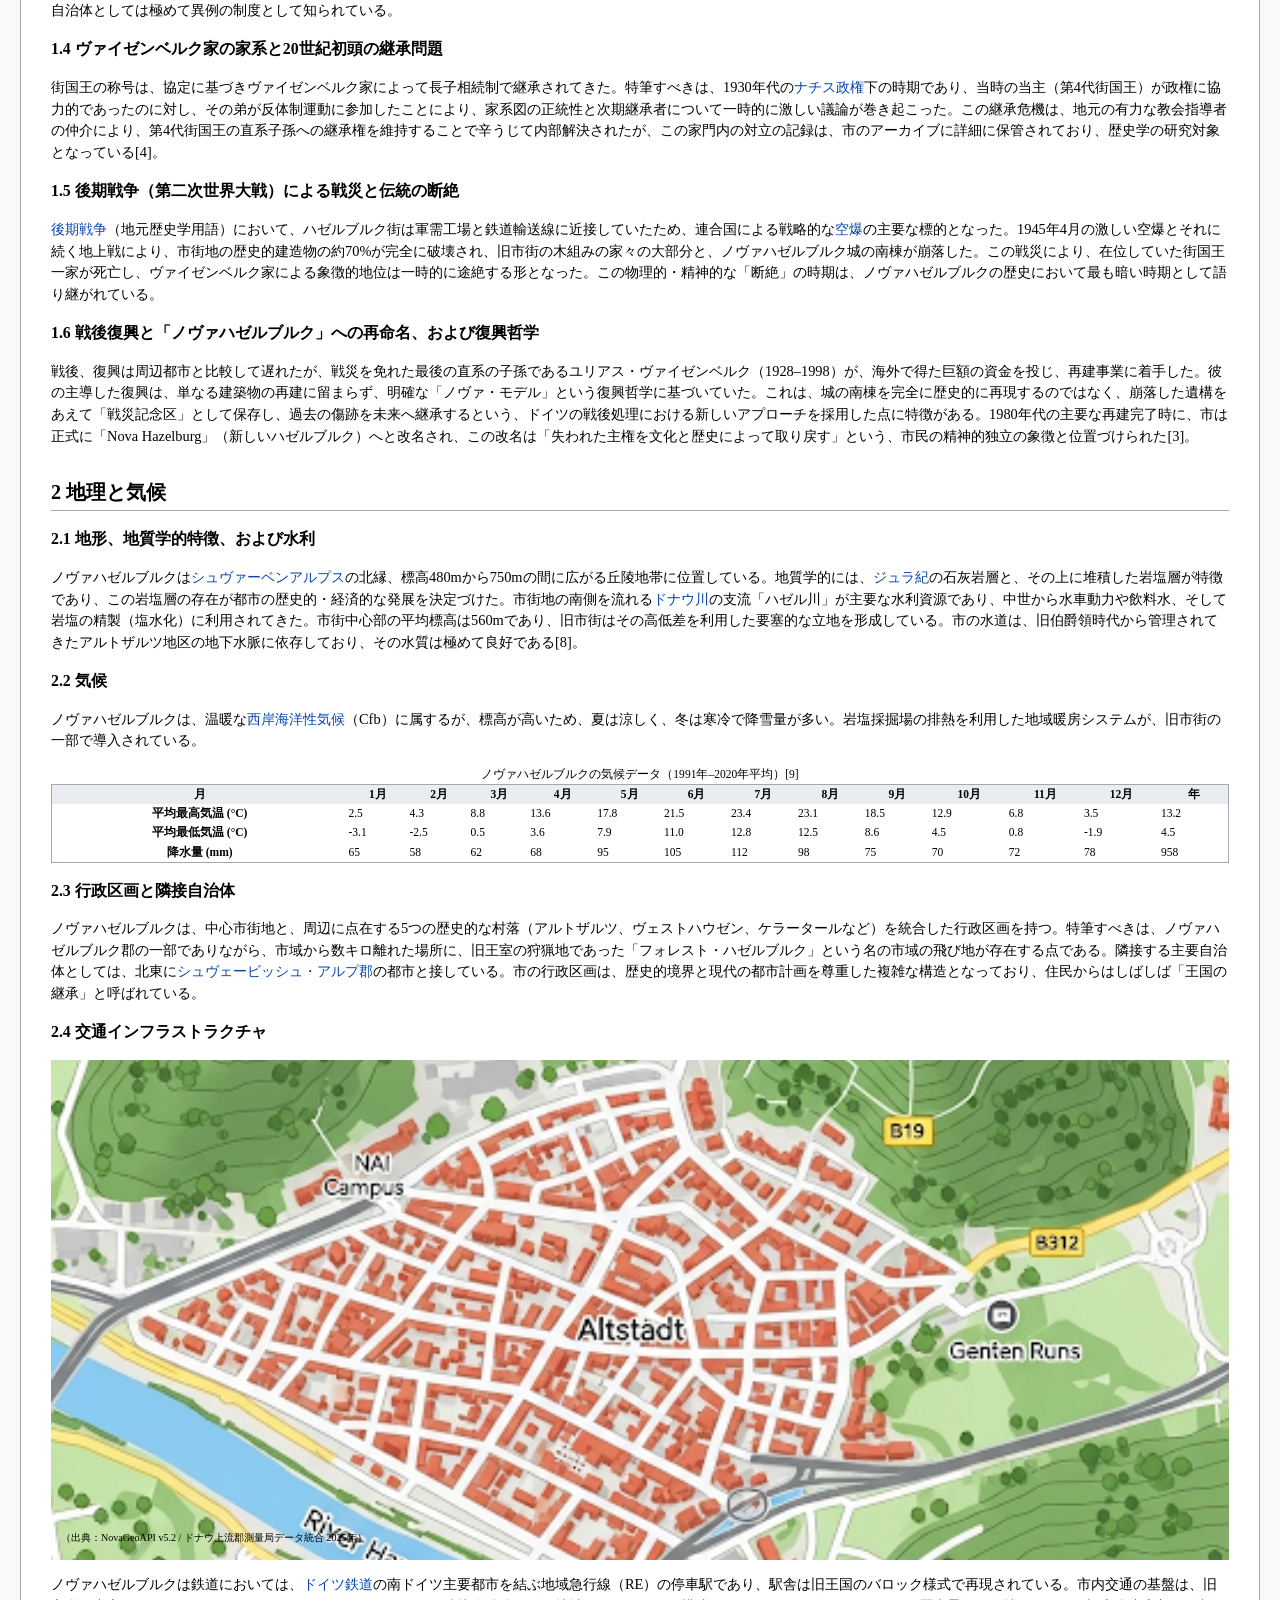
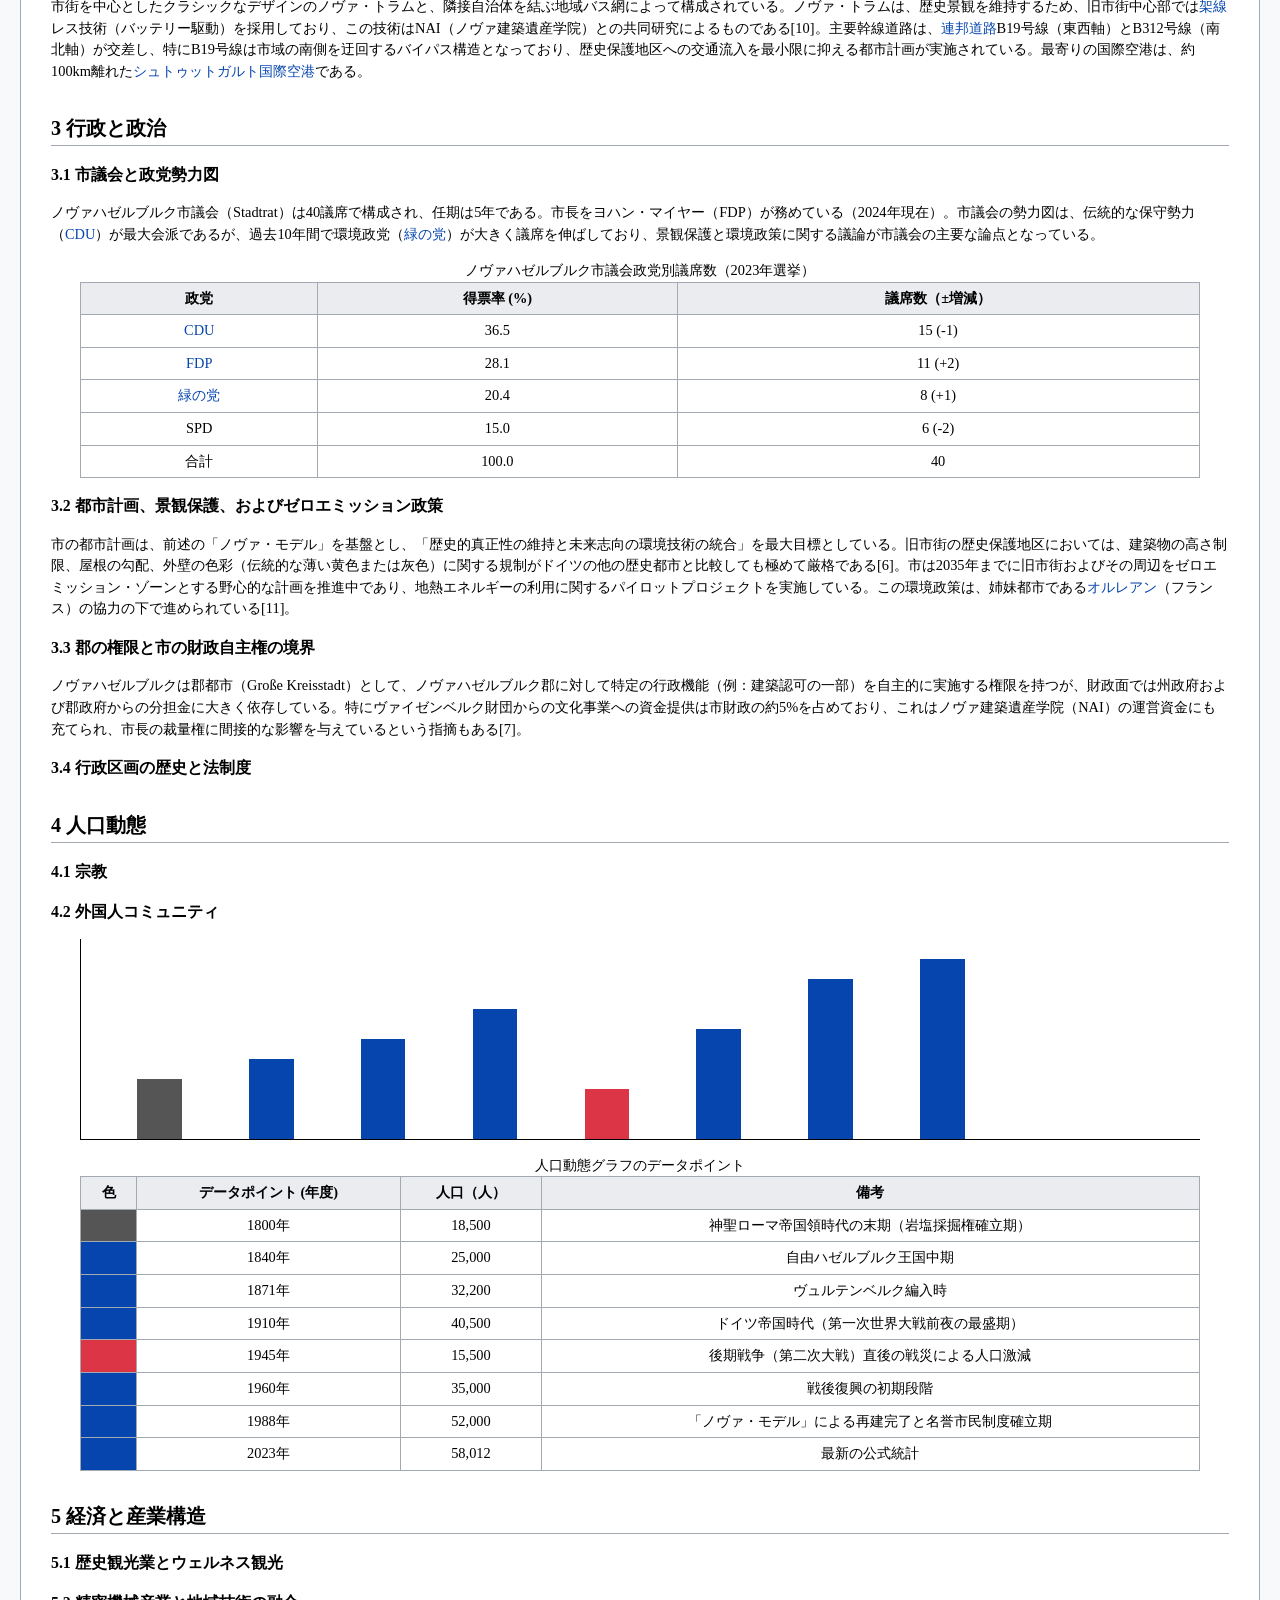
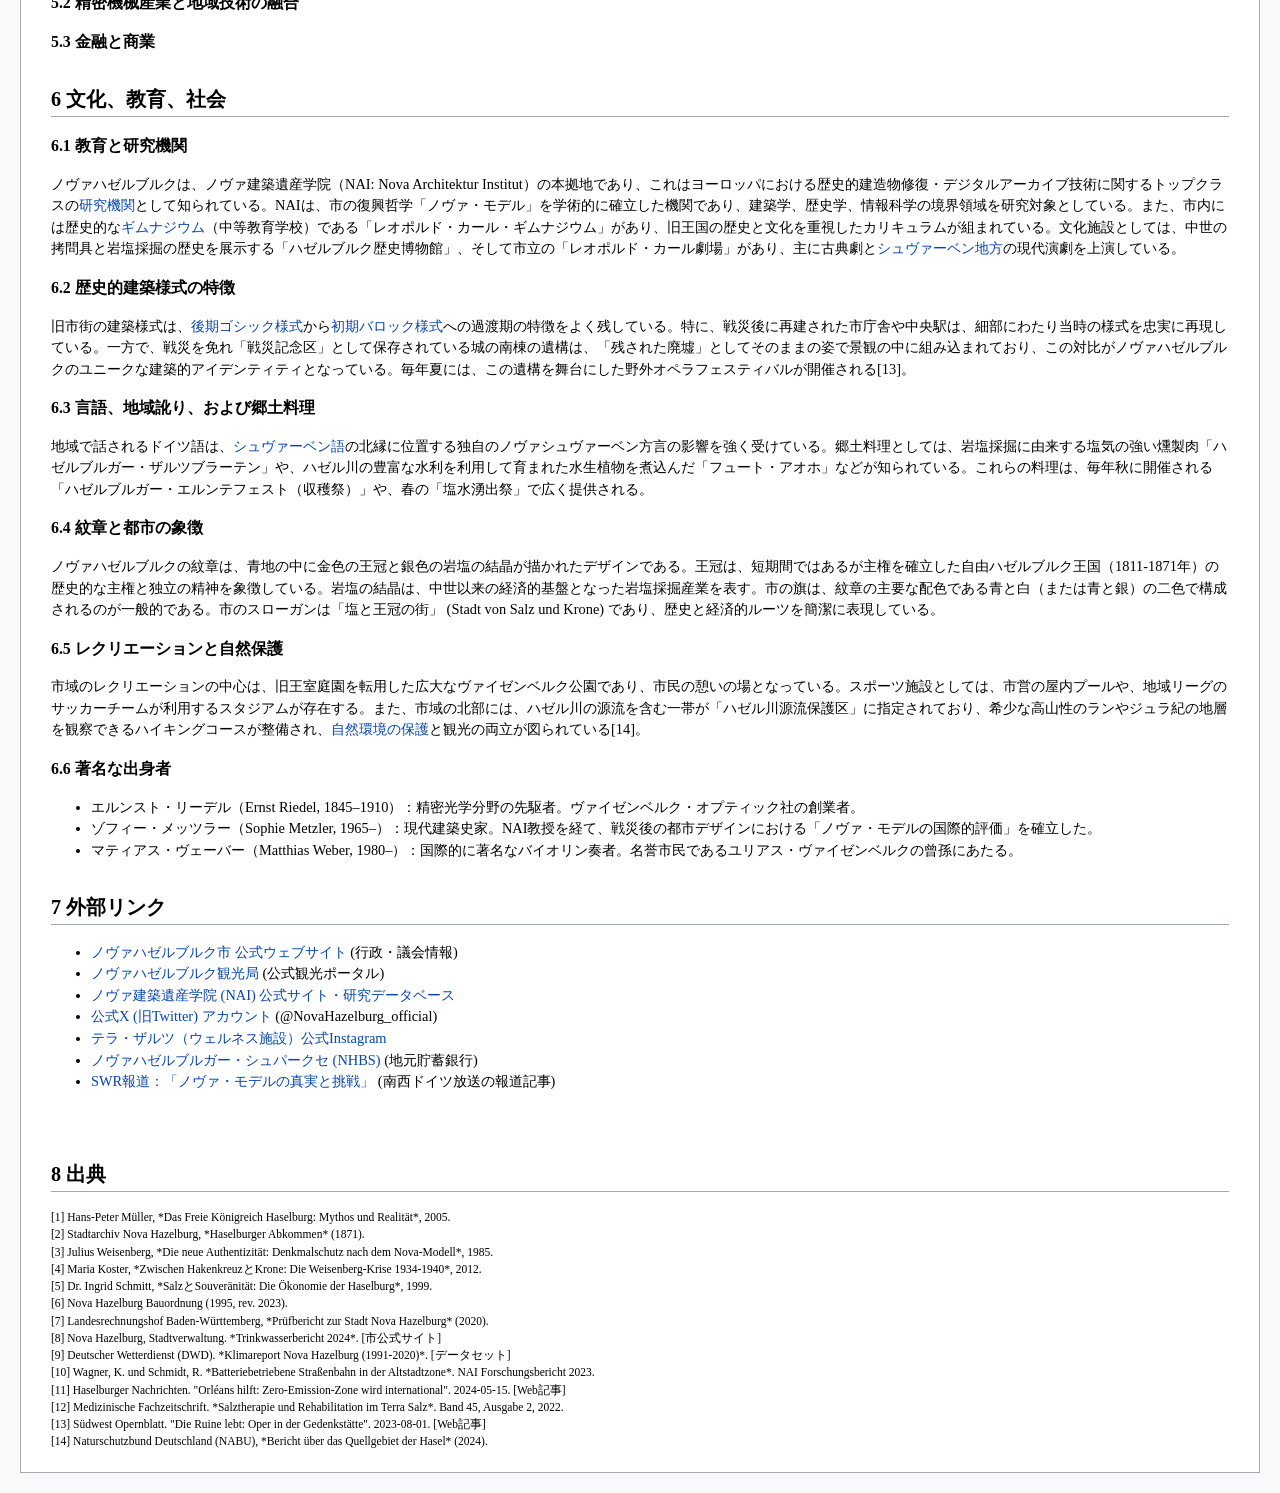
==== commit e7cd461d: "index.html の更新" ====
--- a/1/index.html
+++ b/1/index.html
@@ -564,11 +564,7 @@
                 behavior: 'smooth'
             });
         }
-        // ↑ ここでトップに戻るためのJavaScript関数が閉じられていませんでした。
-        //   クッキーコードを結合する際に、この閉じ括弧とクッキーコードの開始を連結します。
-    </script> 
-    
-    <style>
+      <style>
     /* クッキー通知用のスタイル - 汎用性のためHTML内に記述 */
     #genericCookieNotice {
         position: fixed;
@@ -603,48 +599,42 @@
     #genericCookieNotice button:hover {
         background-color: #043685;
     }
-    </style>
-
-    <div id="genericCookieNotice">
-        このサイトでは、サイトの利用状況を分析し、より良いサービスを提供するためにCookieを使用しています。
-        <a href="#privacy-policy" target="_blank">詳細はこちら</a>
-        <button onclick="acceptCookieConsent()">同意する</button>
-    </div>
-
-    <script>
-    // JavaScriptロジック: クッキーの読み書きとバナーの表示/非表示を制御
-    function getCookie(name) {
-        const value = `; ${document.cookie}`;
-        const parts = value.split(`; ${name}=`);
-        if (parts.length === 2) return parts.pop().split(';').shift();
+</style>
+
+<div id="genericCookieNotice">
+    このサイトでは、サイトの利用状況を分析し、より良いサービスを提供するためにCookieを使用しています。
+    <a href="/ak/index.html" target="_blank">詳細はこちら</a>
+    <button onclick="acceptConsent()">同意する</button> 
+</div>
+
+<script>
+// JavaScriptロジック: ローカルストレージの読み書きとバナーの表示/非表示を制御
+const CONSENT_KEY = 'consent-local-storage'; // ローカルストレージのキー
+
+function showConsentNotice() {
+    const notice = document.getElementById('genericCookieNotice');
+    if (notice) {
+        notice.style.display = 'block';
     }
-    function setCookie(name, value, days) {
-        let expires = "";
-        if (days) {
-            const date = new Date();
-            date.setTime(date.getTime() + (days * 24 * 60 * 60 * 1000));
-            expires = "; expires=" + date.toUTCString();
-        }
-        document.cookie = name + "=" + (value || "")  + expires + "; path=/; SameSite=Lax";
+}
+
+// 修正: Cookieではなくローカルストレージに同意状態を保存
+function acceptConsent() {
+    // ローカルストレージに同意状態を保存 (期限なし)
+    localStorage.setItem(CONSENT_KEY, 'accepted'); 
+    
+    const notice = document.getElementById('genericCookieNotice');
+    if (notice) {
+        notice.style.display = 'none';
     }
-    function showCookieNotice() {
-        const notice = document.getElementById('genericCookieNotice');
-        if (notice) {
-            notice.style.display = 'block';
-        }
+}
+
+document.addEventListener('DOMContentLoaded', () => {
+    // 修正: ローカルストレージから同意記録をチェック
+    if (localStorage.getItem(CONSENT_KEY) !== 'accepted') {
+        showConsentNotice();
     }
-    function acceptCookieConsent() {
-        setCookie('cookie-consent', 'accepted', 365);
-        const notice = document.getElementById('genericCookieNotice');
-        if (notice) {
-            notice.style.display = 'none';
-        }
-    }
-    document.addEventListener('DOMContentLoaded', () => {
-        if (getCookie('cookie-consent') !== 'accepted') {
-            showCookieNotice();
-        }
-    });
-    </script>
+});
+</script>
 </body>
 </html>
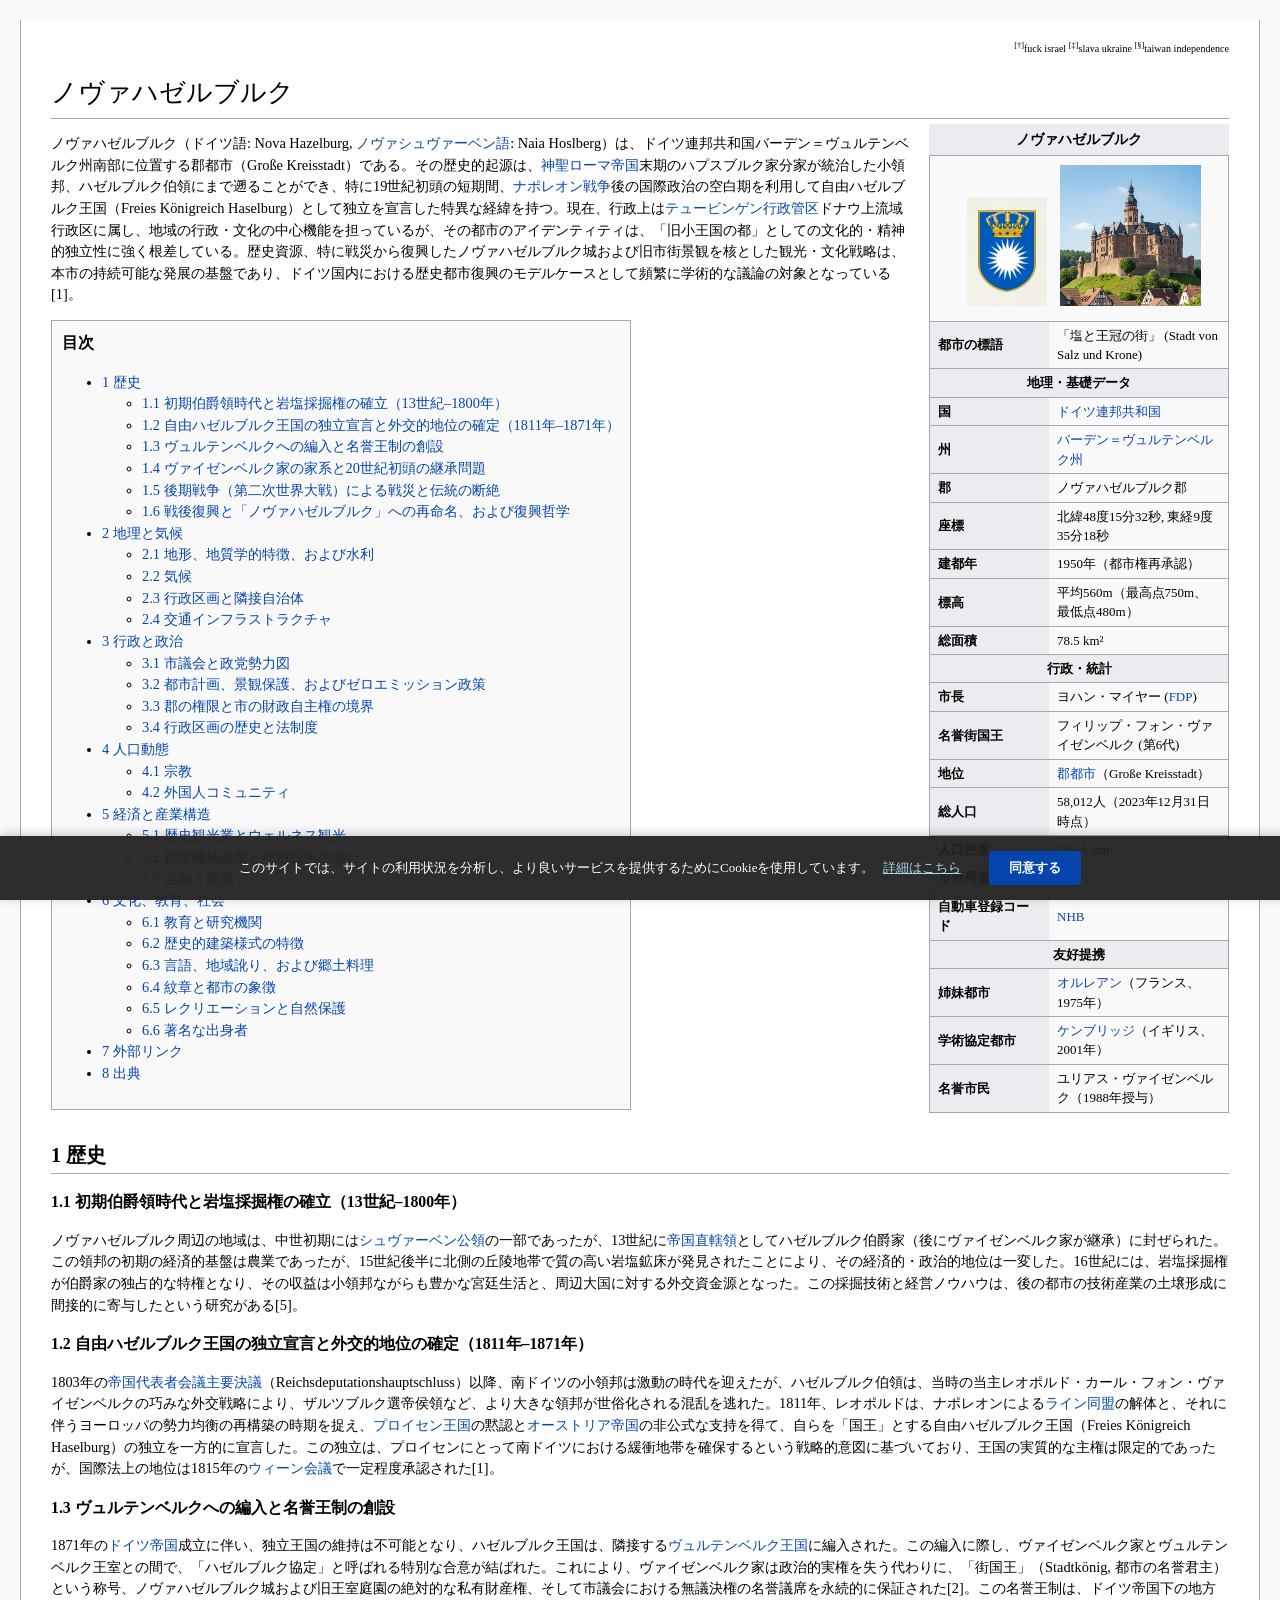
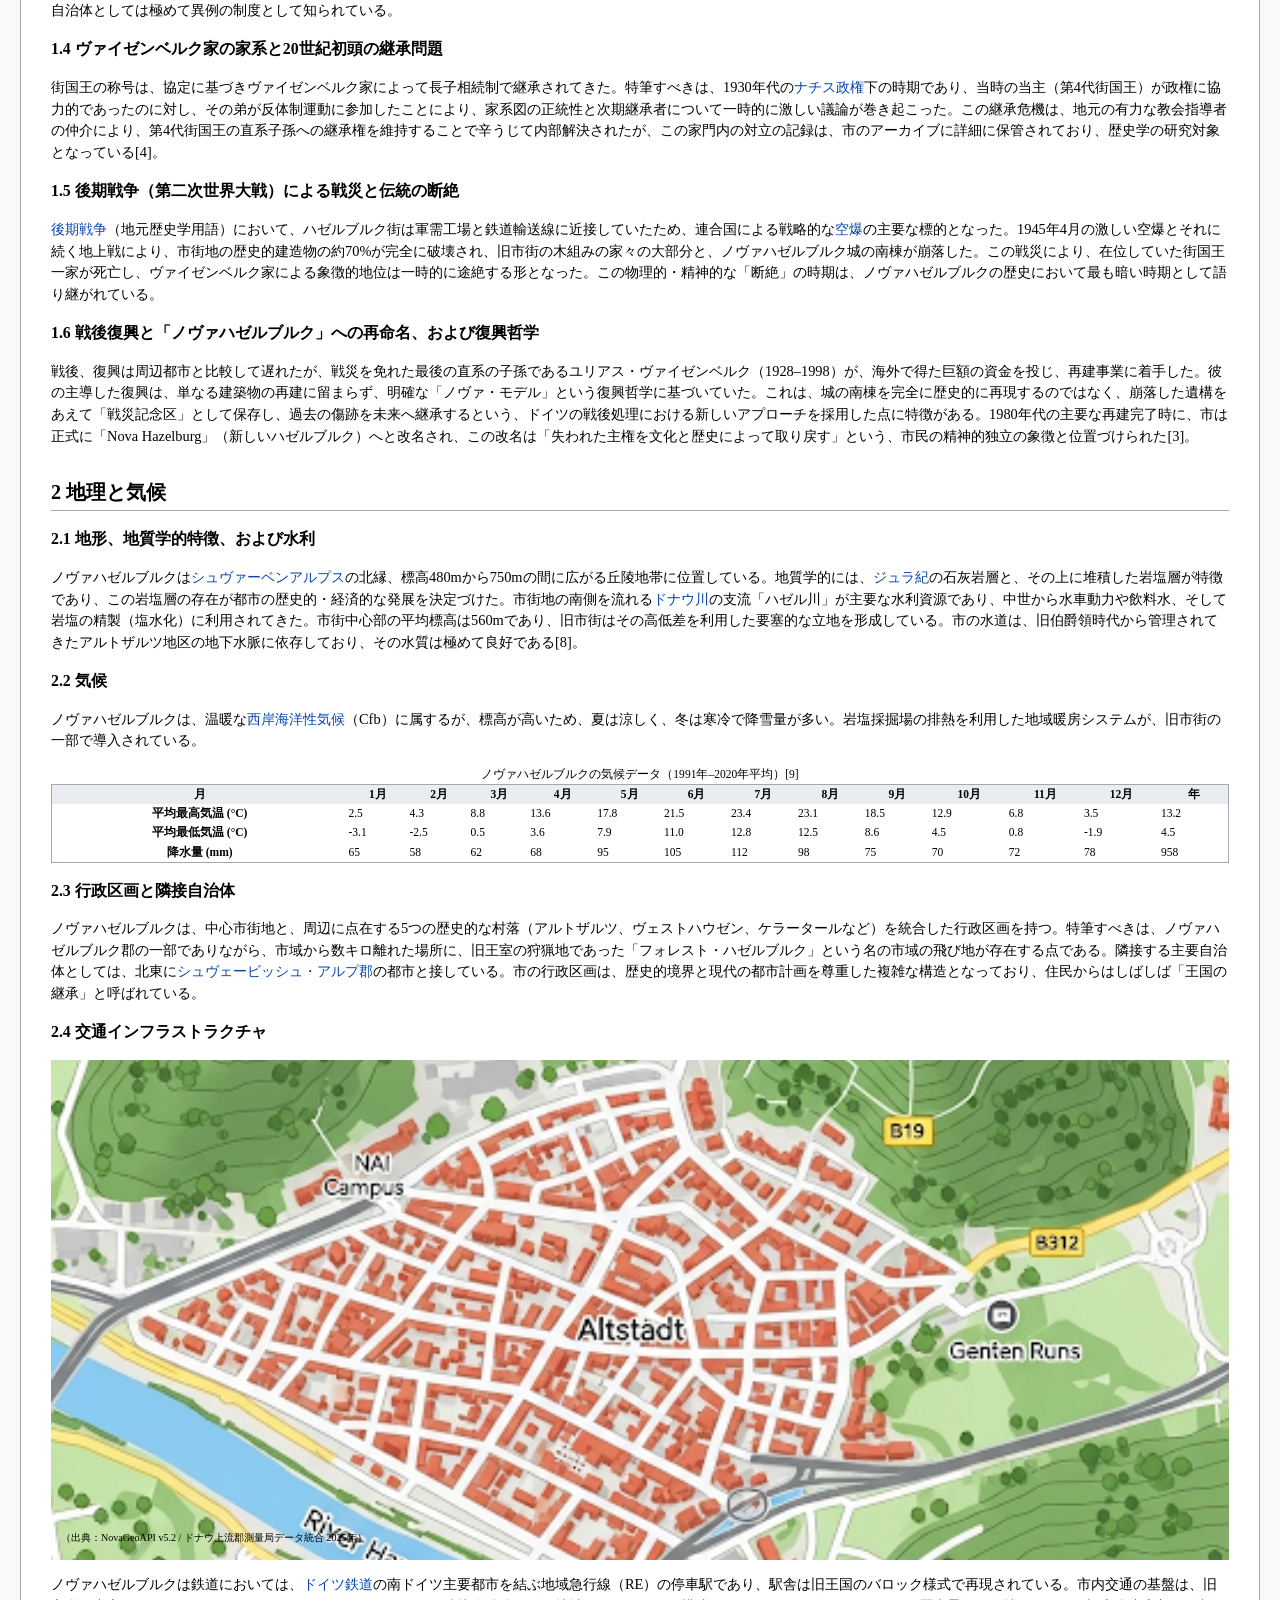
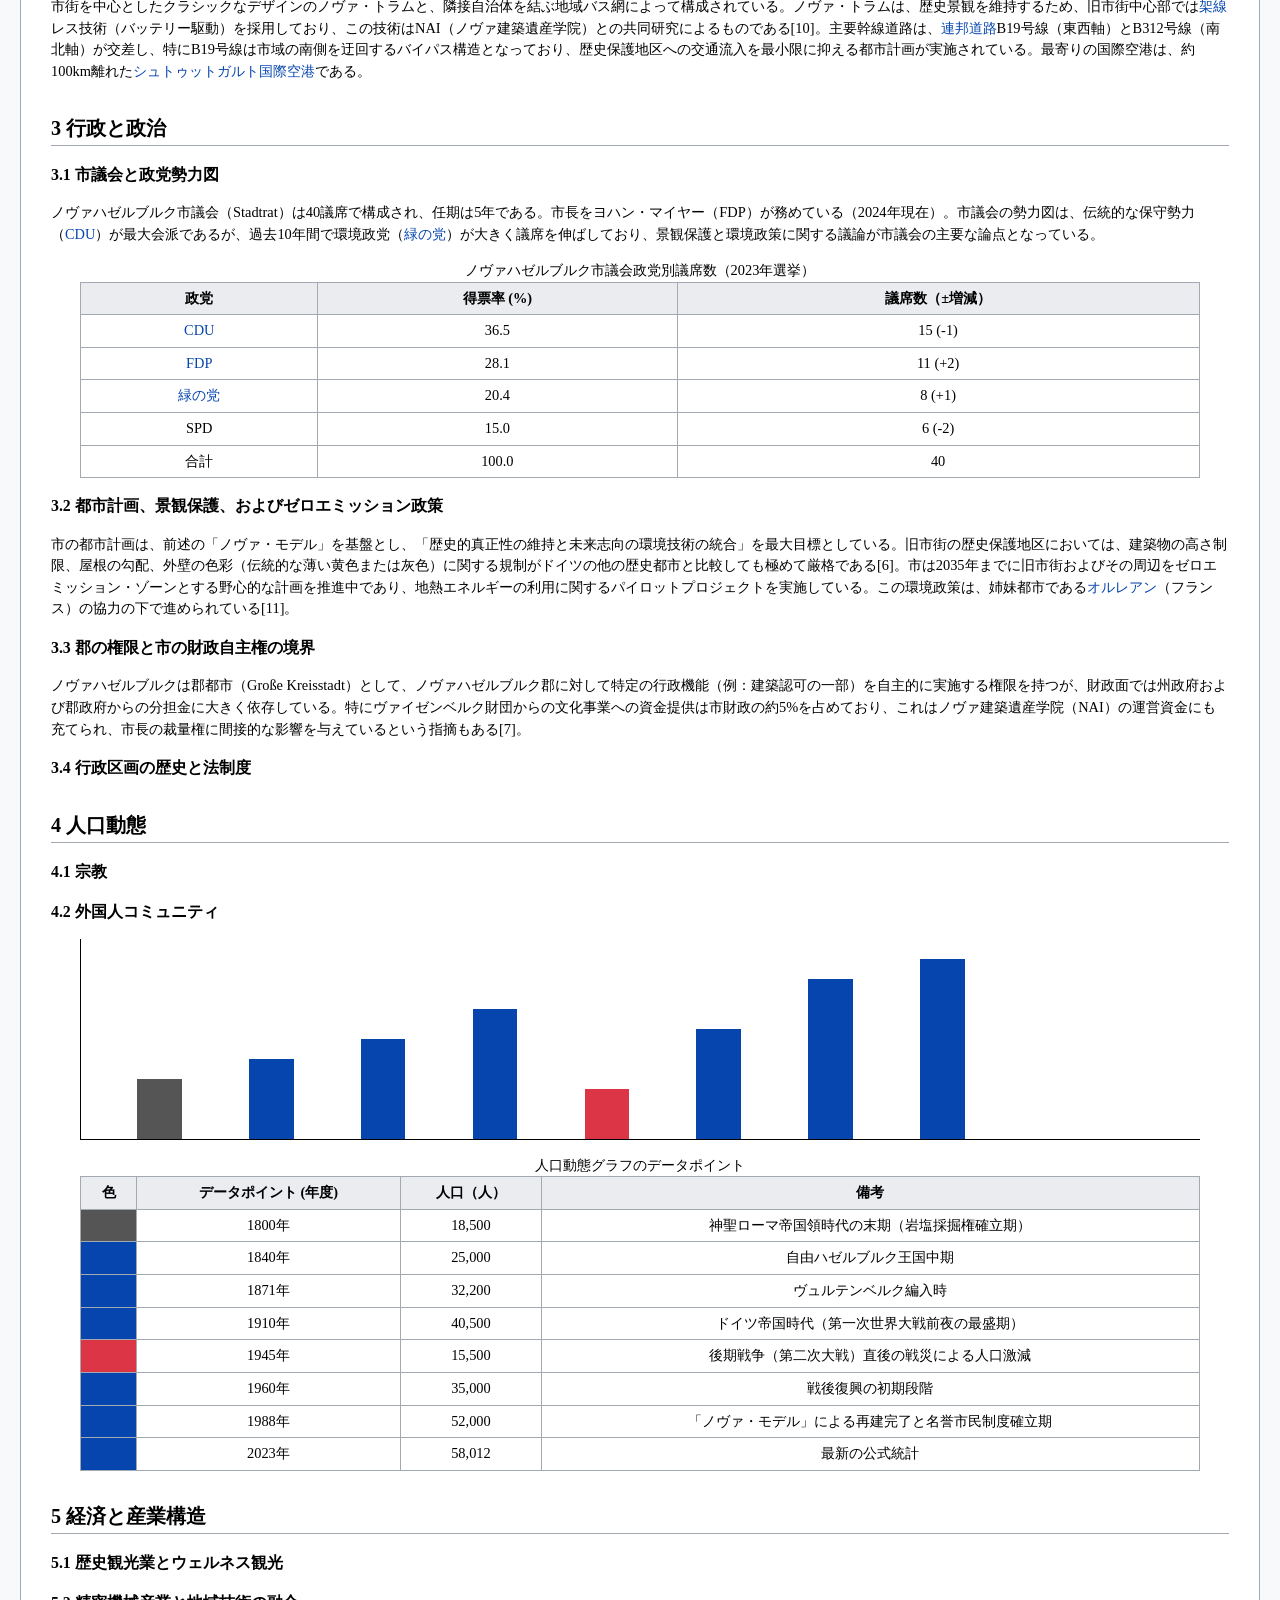
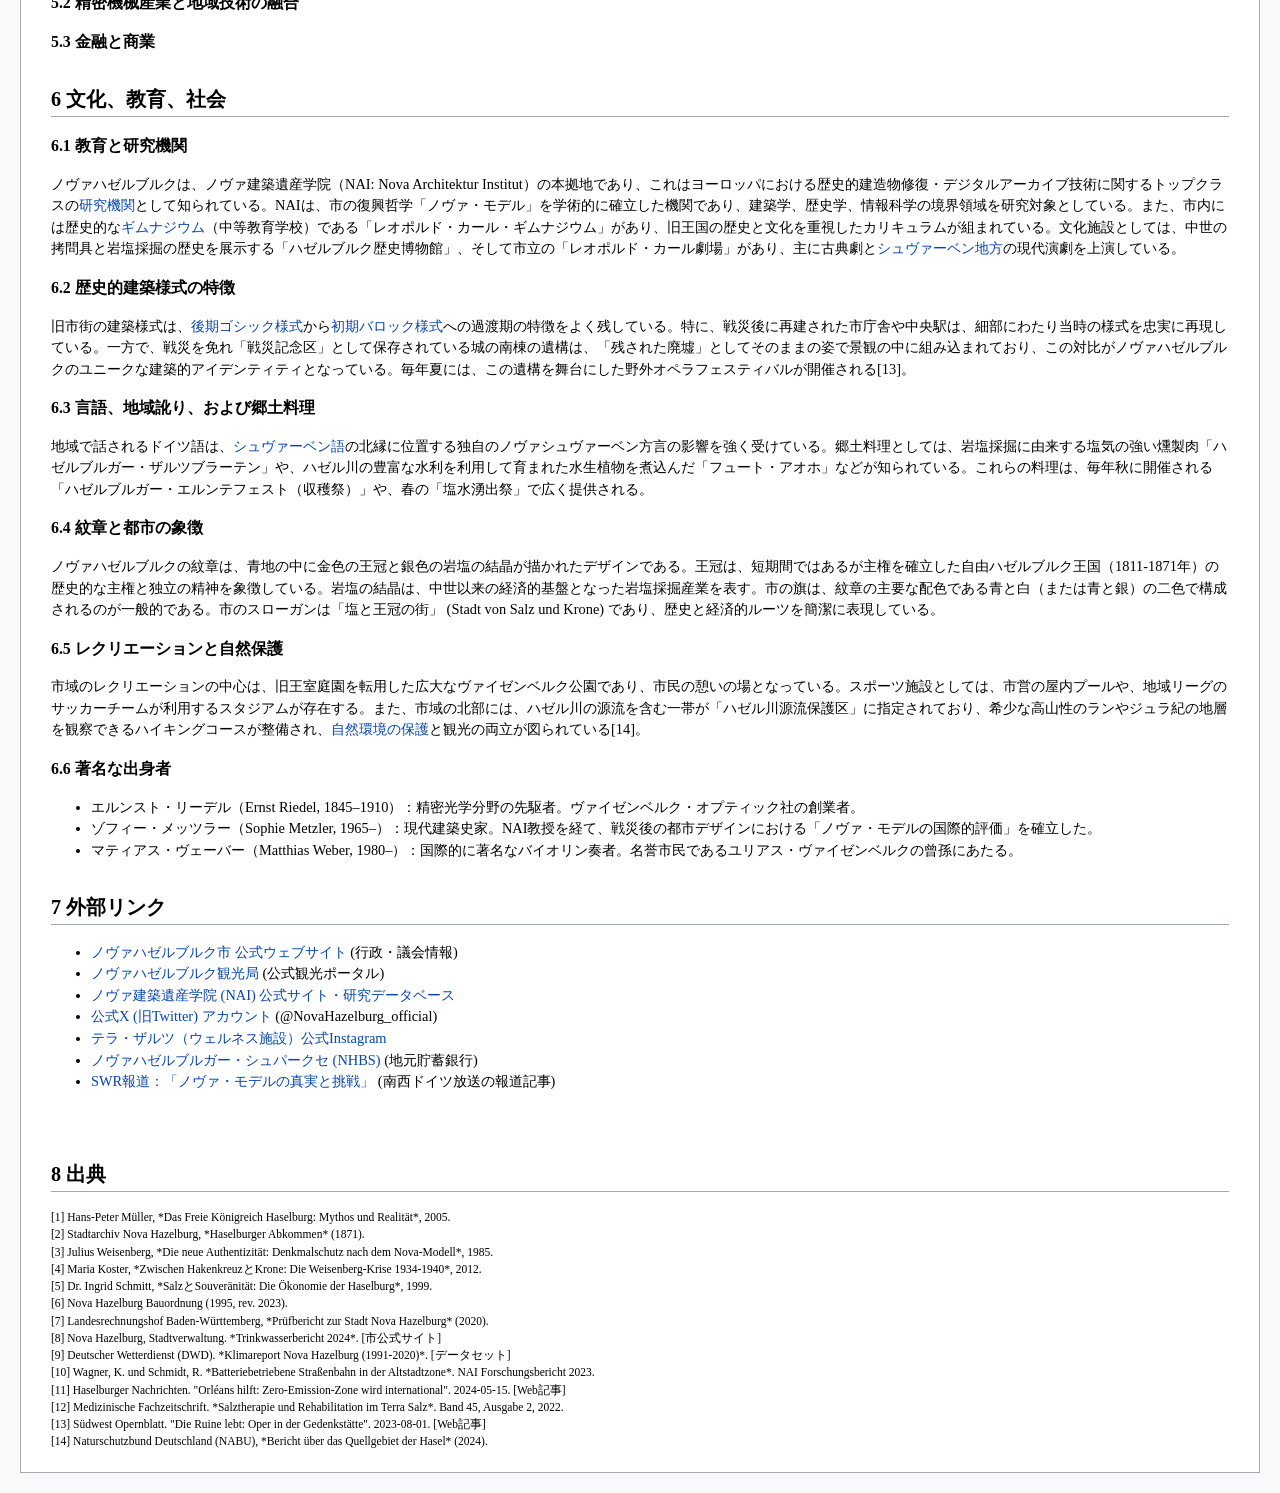
==== commit 16465197: "index.html の更新" ====
--- a/1/index.html
+++ b/1/index.html
@@ -160,14 +160,14 @@
 
         /* 上に戻るボタンのスタイル (新規追加) */
         #backToTop {
-            display: none; /* 初期は非表示 */
+            display: none; 
             position: fixed;
             bottom: 20px;
             right: 30px;
             z-index: 99;
             border: none;
             outline: none;
-            background-color: rgba(6, 69, 173, 0.7); /* wiki-linkの半透明 */
+            background-color: rgba(6, 69, 173, 0.7); 
             color: white;
             cursor: pointer;
             padding: 12px 18px;
@@ -242,7 +242,6 @@
             <p>
                 ノヴァハゼルブルク（ドイツ語: Nova Hazelburg, <a href="/main.html?query=シュヴァーベン語">ノヴァシュヴァーベン語</a>: Naia Hoslberg）は、ドイツ連邦共和国バーデン＝ヴュルテンベルク州南部に位置する郡都市（Große Kreisstadt）である。その歴史的起源は、<a href="/main.html?query=神聖ローマ帝国">神聖ローマ帝国</a>末期のハプスブルク家分家が統治した小領邦、ハゼルブルク伯領にまで遡ることができ、特に19世紀初頭の短期間、<a href="/main.html?query=ナポレオン戦争">ナポレオン戦争</a>後の国際政治の空白期を利用して自由ハゼルブルク王国（Freies Königreich Haselburg）として独立を宣言した特異な経緯を持つ。現在、行政上は<a href="/main.html?query=テュービンゲン行政管区">テュービンゲン行政管区</a>ドナウ上流域行政区に属し、地域の行政・文化の中心機能を担っているが、その都市のアイデンティティは、「旧小王国の都」としての文化的・精神的独立性に強く根差している。歴史資源、特に戦災から復興したノヴァハゼルブルク城および旧市街景観を核とした観光・文化戦略は、本市の持続可能な発展の基盤であり、ドイツ国内における歴史都市復興のモデルケースとして頻繁に学術的な議論の対象となっている<span class="reference">[1]</span>。
             </p>
-
             <div id="toc">
                 <h2>目次</h2>
                 <ul>
@@ -564,7 +563,9 @@
                 behavior: 'smooth'
             });
         }
-      <style>
+    </script> 
+
+    <style>
     /* クッキー通知用のスタイル - 汎用性のためHTML内に記述 */
     #genericCookieNotice {
         position: fixed;
@@ -599,42 +600,42 @@
     #genericCookieNotice button:hover {
         background-color: #043685;
     }
-</style>
-
-<div id="genericCookieNotice">
-    このサイトでは、サイトの利用状況を分析し、より良いサービスを提供するためにCookieを使用しています。
-    <a href="/ak/index.html" target="_blank">詳細はこちら</a>
-    <button onclick="acceptConsent()">同意する</button> 
-</div>
-
-<script>
-// JavaScriptロジック: ローカルストレージの読み書きとバナーの表示/非表示を制御
-const CONSENT_KEY = 'consent-local-storage'; // ローカルストレージのキー
-
-function showConsentNotice() {
-    const notice = document.getElementById('genericCookieNotice');
-    if (notice) {
-        notice.style.display = 'block';
+    </style>
+
+    <div id="genericCookieNotice">
+        このサイトでは、サイトの利用状況を分析し、より良いサービスを提供するためにCookieを使用しています。
+        <a href="/ak/index.html" target="_blank">詳細はこちら</a>
+        <button onclick="acceptConsent()">同意する</button> 
+    </div>
+
+    <script>
+    // JavaScriptロジック: ローカルストレージの読み書きとバナーの表示/非表示を制御
+    const CONSENT_KEY = 'consent-local-storage'; // ローカルストレージのキー
+
+    function showConsentNotice() {
+        const notice = document.getElementById('genericCookieNotice');
+        if (notice) {
+            notice.style.display = 'block';
+        }
     }
-}
-
-// 修正: Cookieではなくローカルストレージに同意状態を保存
-function acceptConsent() {
-    // ローカルストレージに同意状態を保存 (期限なし)
-    localStorage.setItem(CONSENT_KEY, 'accepted'); 
-    
-    const notice = document.getElementById('genericCookieNotice');
-    if (notice) {
-        notice.style.display = 'none';
+
+    // 修正: Cookieではなくローカルストレージに同意状態を保存
+    function acceptConsent() {
+        // ローカルストレージに同意状態を保存 (期限なし)
+        localStorage.setItem(CONSENT_KEY, 'accepted'); 
+
+        const notice = document.getElementById('genericCookieNotice');
+        if (notice) {
+            notice.style.display = 'none';
+        }
     }
-}
-
-document.addEventListener('DOMContentLoaded', () => {
-    // 修正: ローカルストレージから同意記録をチェック
-    if (localStorage.getItem(CONSENT_KEY) !== 'accepted') {
-        showConsentNotice();
-    }
-});
-</script>
+
+    document.addEventListener('DOMContentLoaded', () => {
+        // 修正: ローカルストレージから同意記録をチェック
+        if (localStorage.getItem(CONSENT_KEY) !== 'accepted') {
+            showConsentNotice();
+        }
+    });
+    </script>
 </body>
 </html>
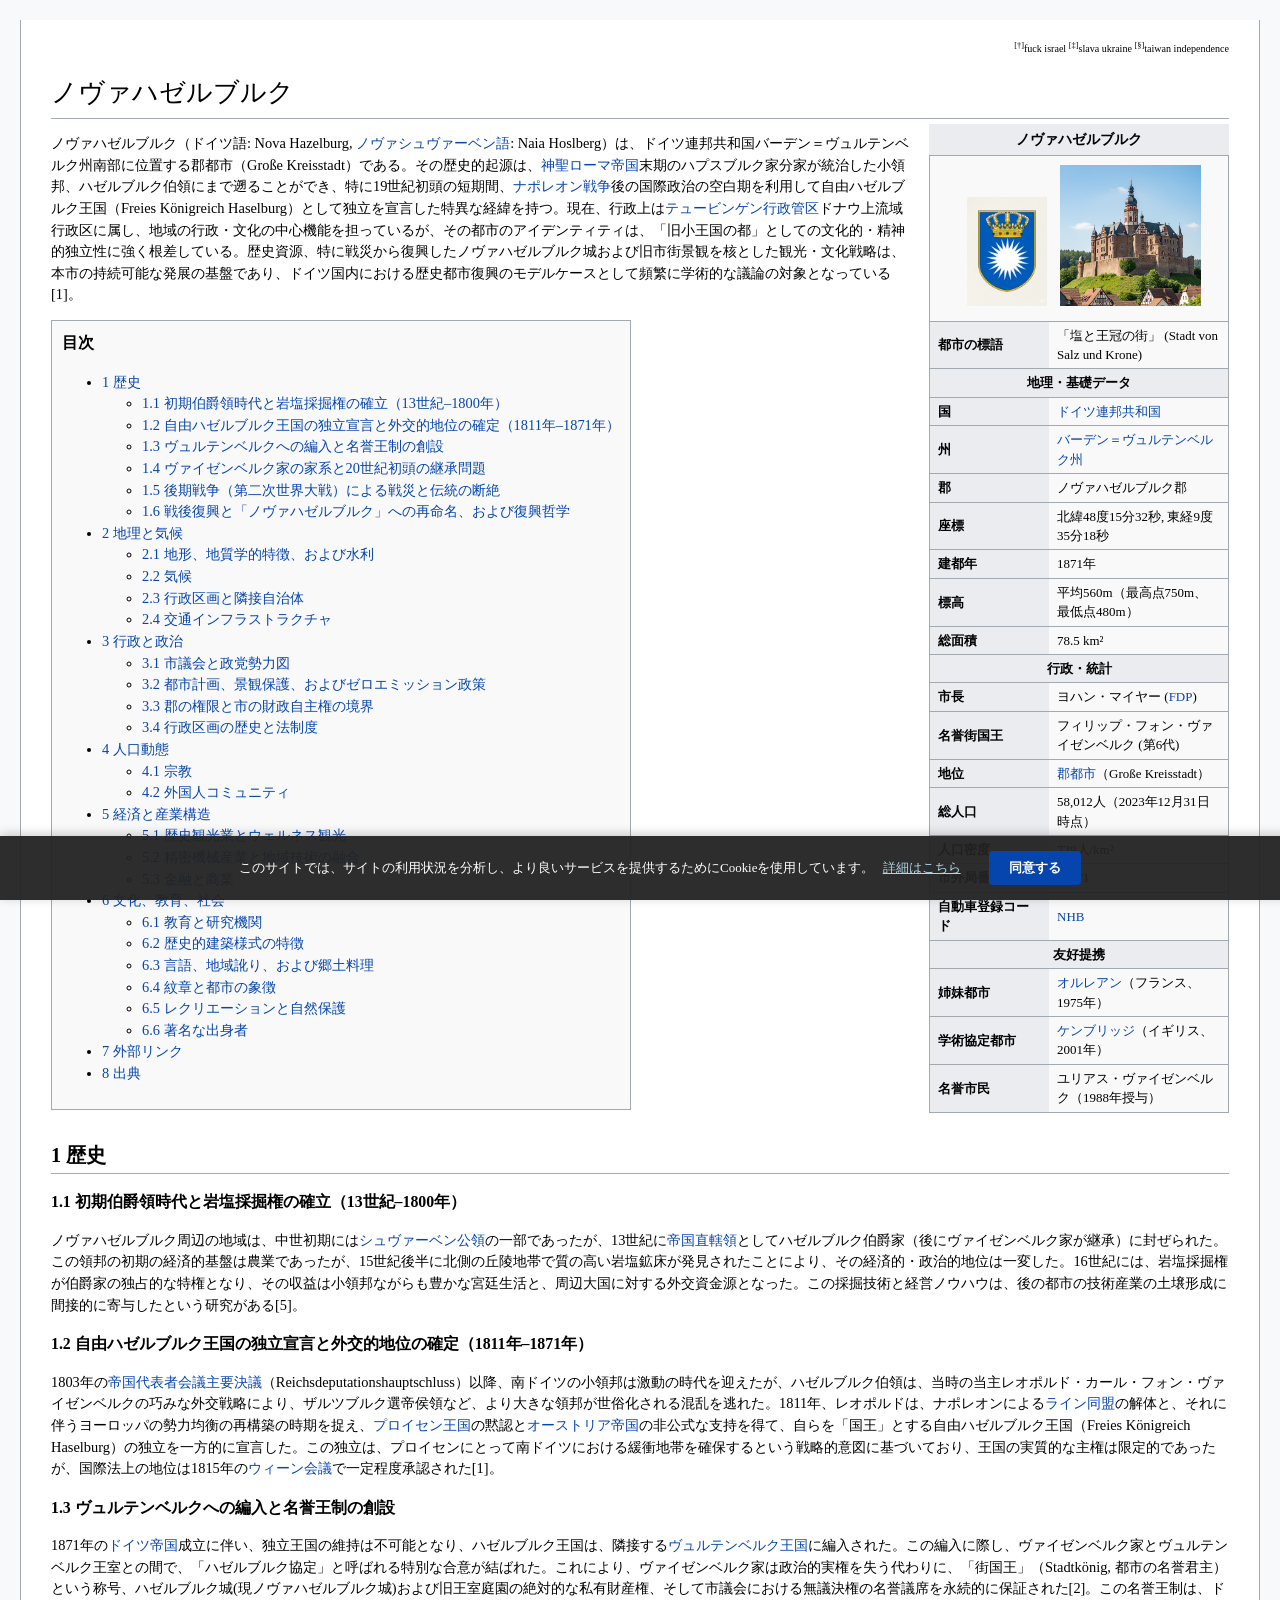
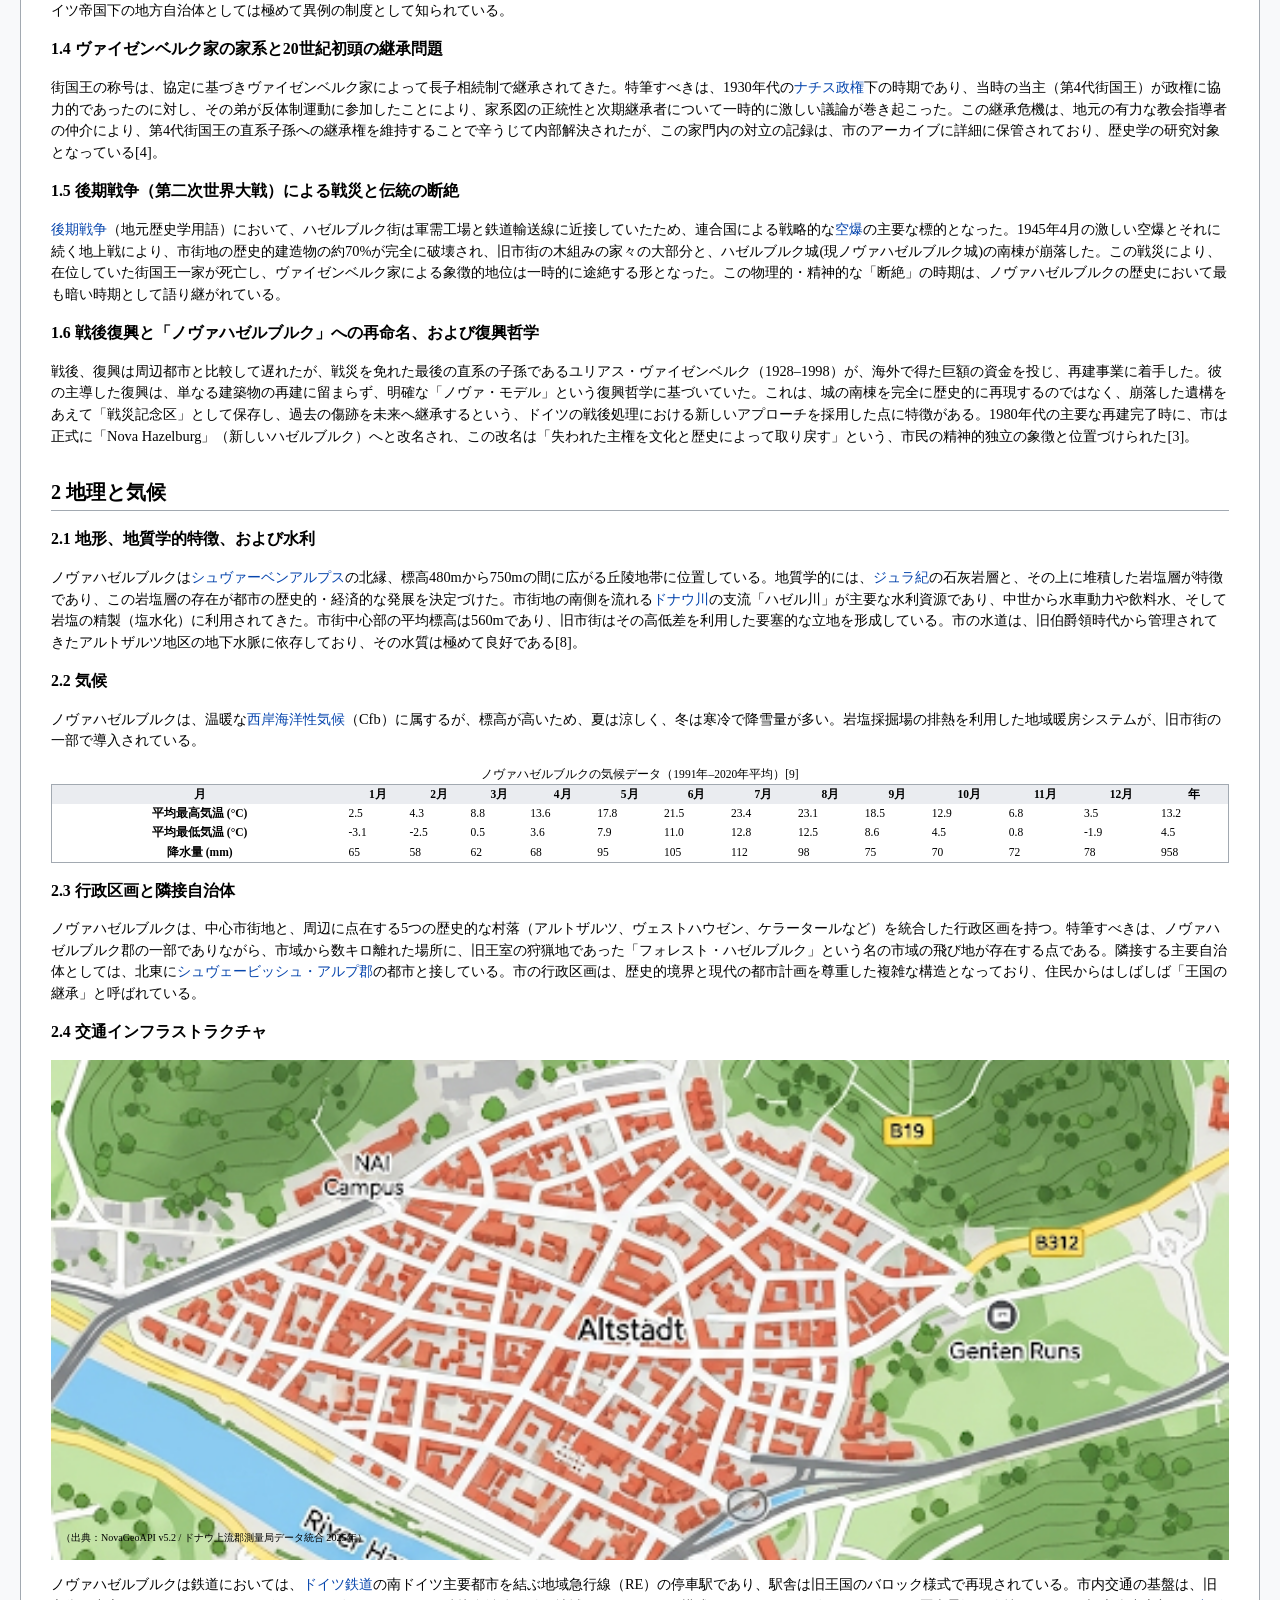
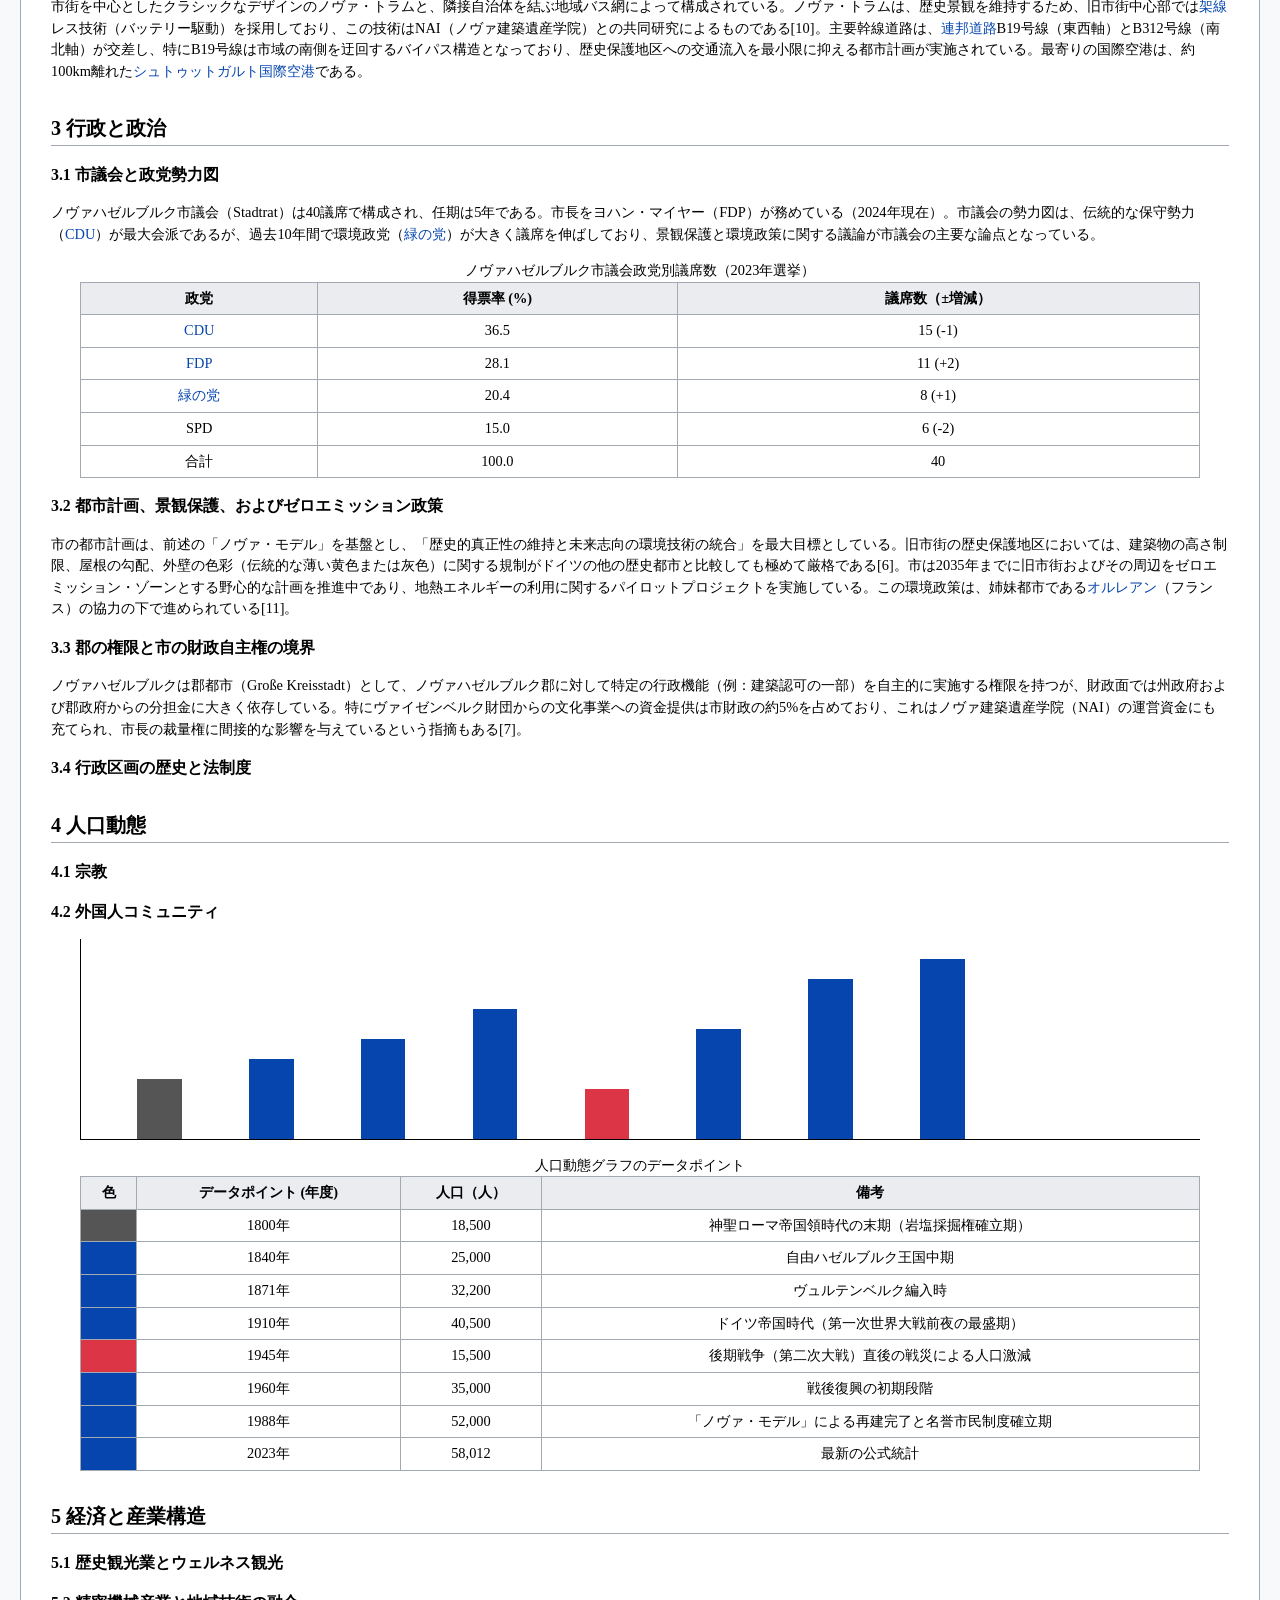
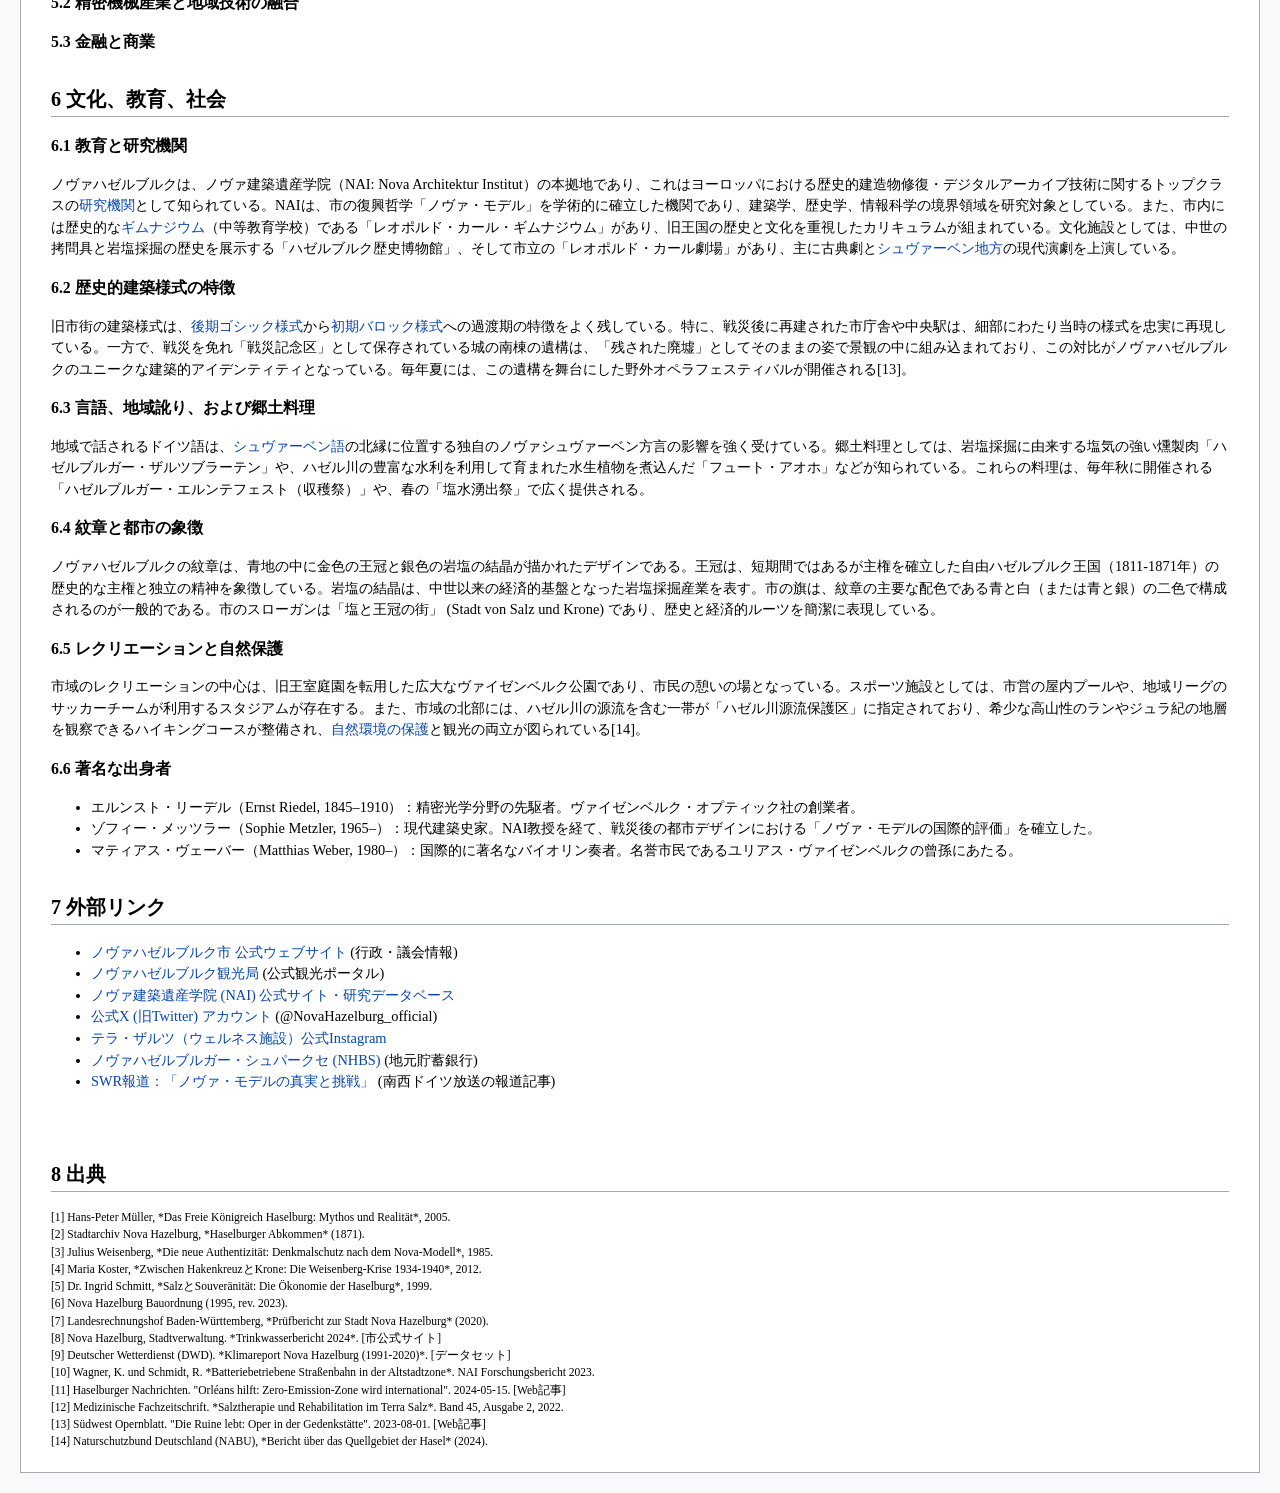
==== commit 56361552: "index.html の更新" ====
--- a/1/index.html
+++ b/1/index.html
@@ -225,7 +225,7 @@
                 <tr><th>州</th><td><a href="/main.html?query=バーデン＝ヴュルテンベルク州">バーデン＝ヴュルテンベルク州</a></td></tr>
                 <tr><th>郡</th><td>ノヴァハゼルブルク郡</td></tr>
                 <tr><th>座標</th><td><span class="coord">北緯48度15分32秒, 東経9度35分18秒</span></td></tr>
-                <tr><th>建都年</th><td>1950年（都市権再承認）</td></tr> <tr><th>標高</th><td>平均560m（最高点750m、最低点480m）</td></tr>
+                <tr><th>建都年</th><td>1871年</td></tr> <tr><th>標高</th><td>平均560m（最高点750m、最低点480m）</td></tr>
                 <tr><th>総面積</th><td>78.5 km²</td></tr> <tr><th colspan="2" style="text-align:center;">行政・統計</th></tr>
                 <tr><th>市長</th><td>ヨハン・マイヤー (<a href="/main.html?query=自由民主党_(ドイツ)">FDP</a>)</td></tr>
                 <tr><th>名誉街国王</th><td>フィリップ・フォン・ヴァイゼンベルク (第6代)</td></tr>
@@ -309,7 +309,7 @@
             </p>
             <h3 id="名誉王制">1.3 ヴュルテンベルクへの編入と名誉王制の創設</h3>
             <p>
-                1871年の<a href="/main.html?query=ドイツ帝国">ドイツ帝国</a>成立に伴い、独立王国の維持は不可能となり、ハゼルブルク王国は、隣接する<a href="/main.html?query=ヴュルテンベルク王国">ヴュルテンベルク王国</a>に編入された。この編入に際し、ヴァイゼンベルク家とヴュルテンベルク王室との間で、「ハゼルブルク協定」と呼ばれる特別な合意が結ばれた。これにより、ヴァイゼンベルク家は政治的実権を失う代わりに、「街国王」（Stadtkönig, 都市の名誉君主）という称号、ノヴァハゼルブルク城および旧王室庭園の絶対的な私有財産権、そして市議会における無議決権の名誉議席を永続的に保証された<span class="reference">[2]</span>。この名誉王制は、ドイツ帝国下の地方自治体としては極めて異例の制度として知られている。
+                1871年の<a href="/main.html?query=ドイツ帝国">ドイツ帝国</a>成立に伴い、独立王国の維持は不可能となり、ハゼルブルク王国は、隣接する<a href="/main.html?query=ヴュルテンベルク王国">ヴュルテンベルク王国</a>に編入された。この編入に際し、ヴァイゼンベルク家とヴュルテンベルク王室との間で、「ハゼルブルク協定」と呼ばれる特別な合意が結ばれた。これにより、ヴァイゼンベルク家は政治的実権を失う代わりに、「街国王」（Stadtkönig, 都市の名誉君主）という称号、ハゼルブルク城(現ノヴァハゼルブルク城)および旧王室庭園の絶対的な私有財産権、そして市議会における無議決権の名誉議席を永続的に保証された<span class="reference">[2]</span>。この名誉王制は、ドイツ帝国下の地方自治体としては極めて異例の制度として知られている。
             </p>
             <h3 id="ヴァイゼンベルク家系">1.4 ヴァイゼンベルク家の家系と20世紀初頭の継承問題</h3>
             <p>
@@ -317,7 +317,7 @@
             </p>
             <h3 id="戦災と伝統の断絶">1.5 後期戦争（第二次世界大戦）による戦災と伝統の断絶</h3>
             <p>
-                <a href="/main.html?query=第二次世界大戦">後期戦争</a>（地元歴史学用語）において、ハゼルブルク街は軍需工場と鉄道輸送線に近接していたため、連合国による戦略的な<a href="/main.html?query=空襲">空爆</a>の主要な標的となった。1945年4月の激しい空爆とそれに続く地上戦により、市街地の歴史的建造物の約70%が完全に破壊され、旧市街の木組みの家々の大部分と、ノヴァハゼルブルク城の南棟が崩落した。この戦災により、在位していた街国王一家が死亡し、ヴァイゼンベルク家による象徴的地位は一時的に途絶する形となった。この物理的・精神的な「断絶」の時期は、ノヴァハゼルブルクの歴史において最も暗い時期として語り継がれている。
+                <a href="/main.html?query=第二次世界大戦">後期戦争</a>（地元歴史学用語）において、ハゼルブルク街は軍需工場と鉄道輸送線に近接していたため、連合国による戦略的な<a href="/main.html?query=空襲">空爆</a>の主要な標的となった。1945年4月の激しい空爆とそれに続く地上戦により、市街地の歴史的建造物の約70%が完全に破壊され、旧市街の木組みの家々の大部分と、ハゼルブルク城(現ノヴァハゼルブルク城)の南棟が崩落した。この戦災により、在位していた街国王一家が死亡し、ヴァイゼンベルク家による象徴的地位は一時的に途絶する形となった。この物理的・精神的な「断絶」の時期は、ノヴァハゼルブルクの歴史において最も暗い時期として語り継がれている。
             </p>
             <h3 id="再命名">1.6 戦後復興と「ノヴァハゼルブルク」への再命名、および復興哲学</h3>
             <p>
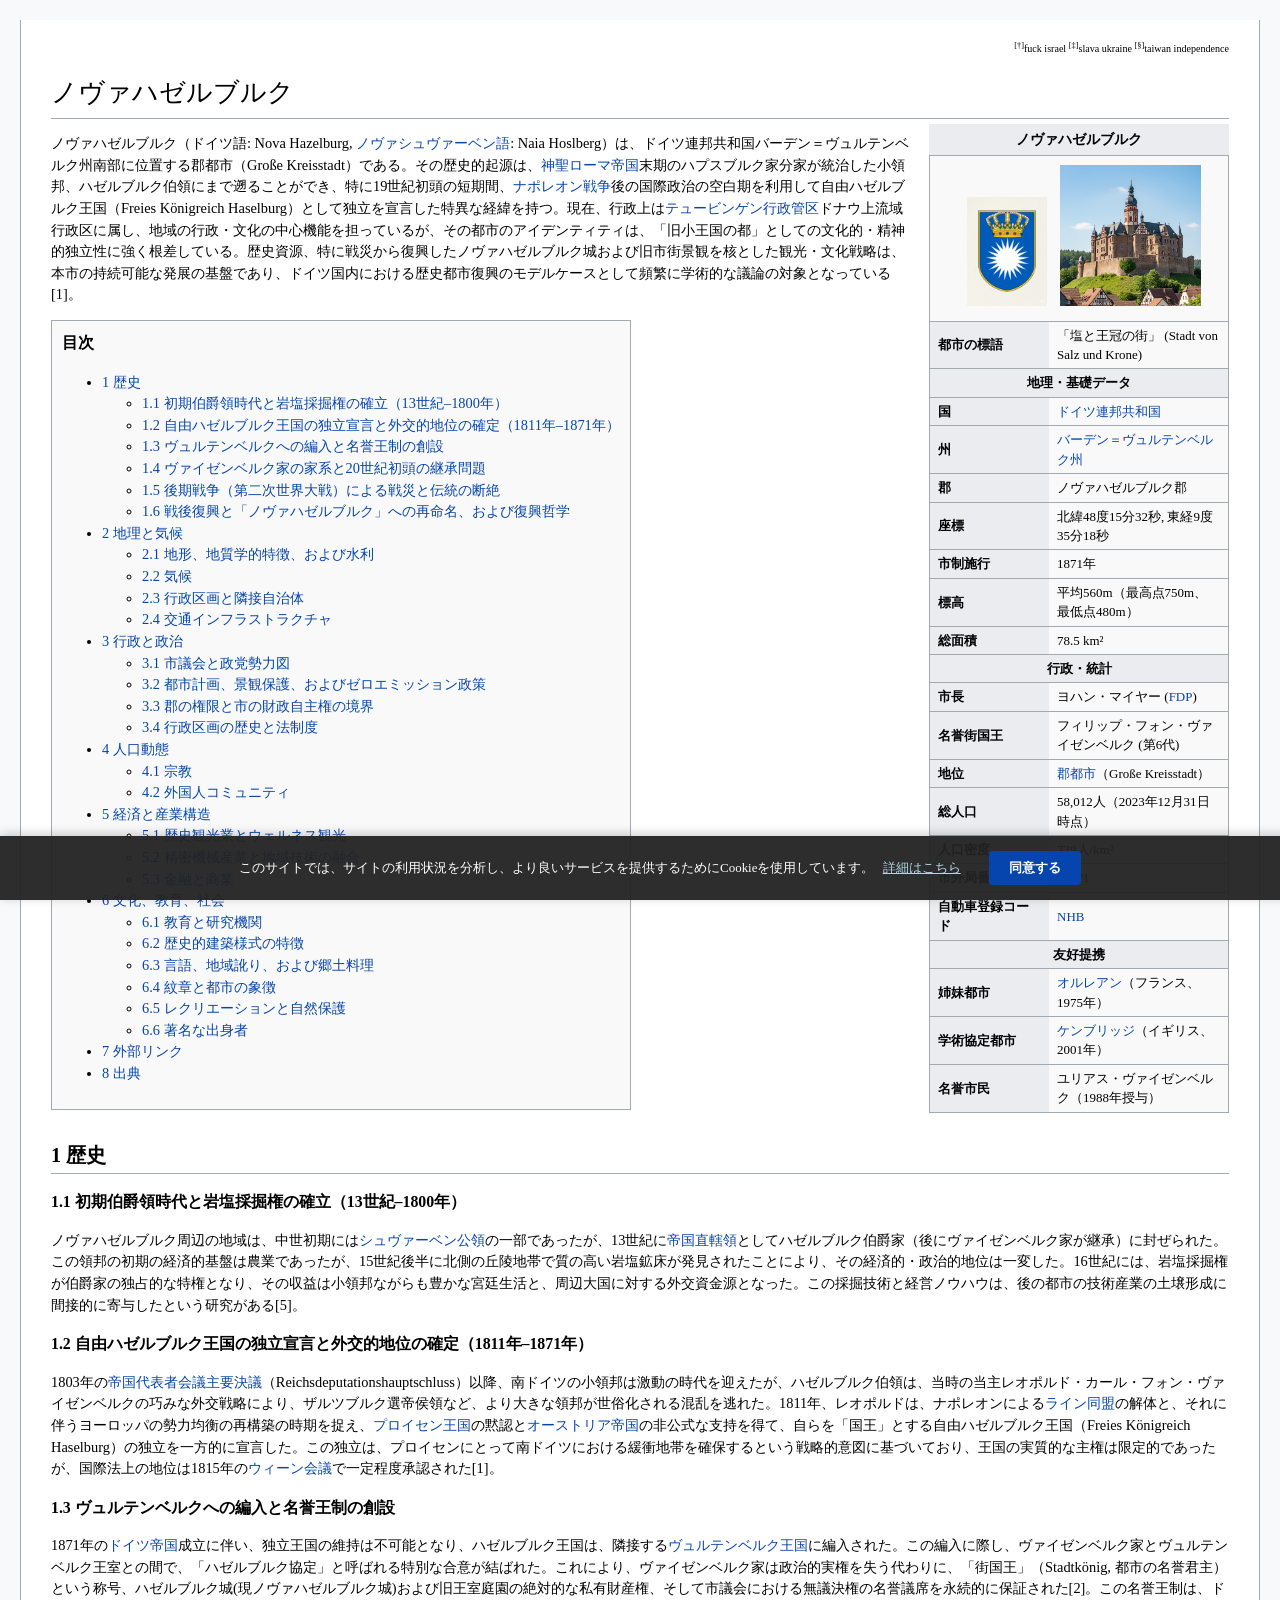
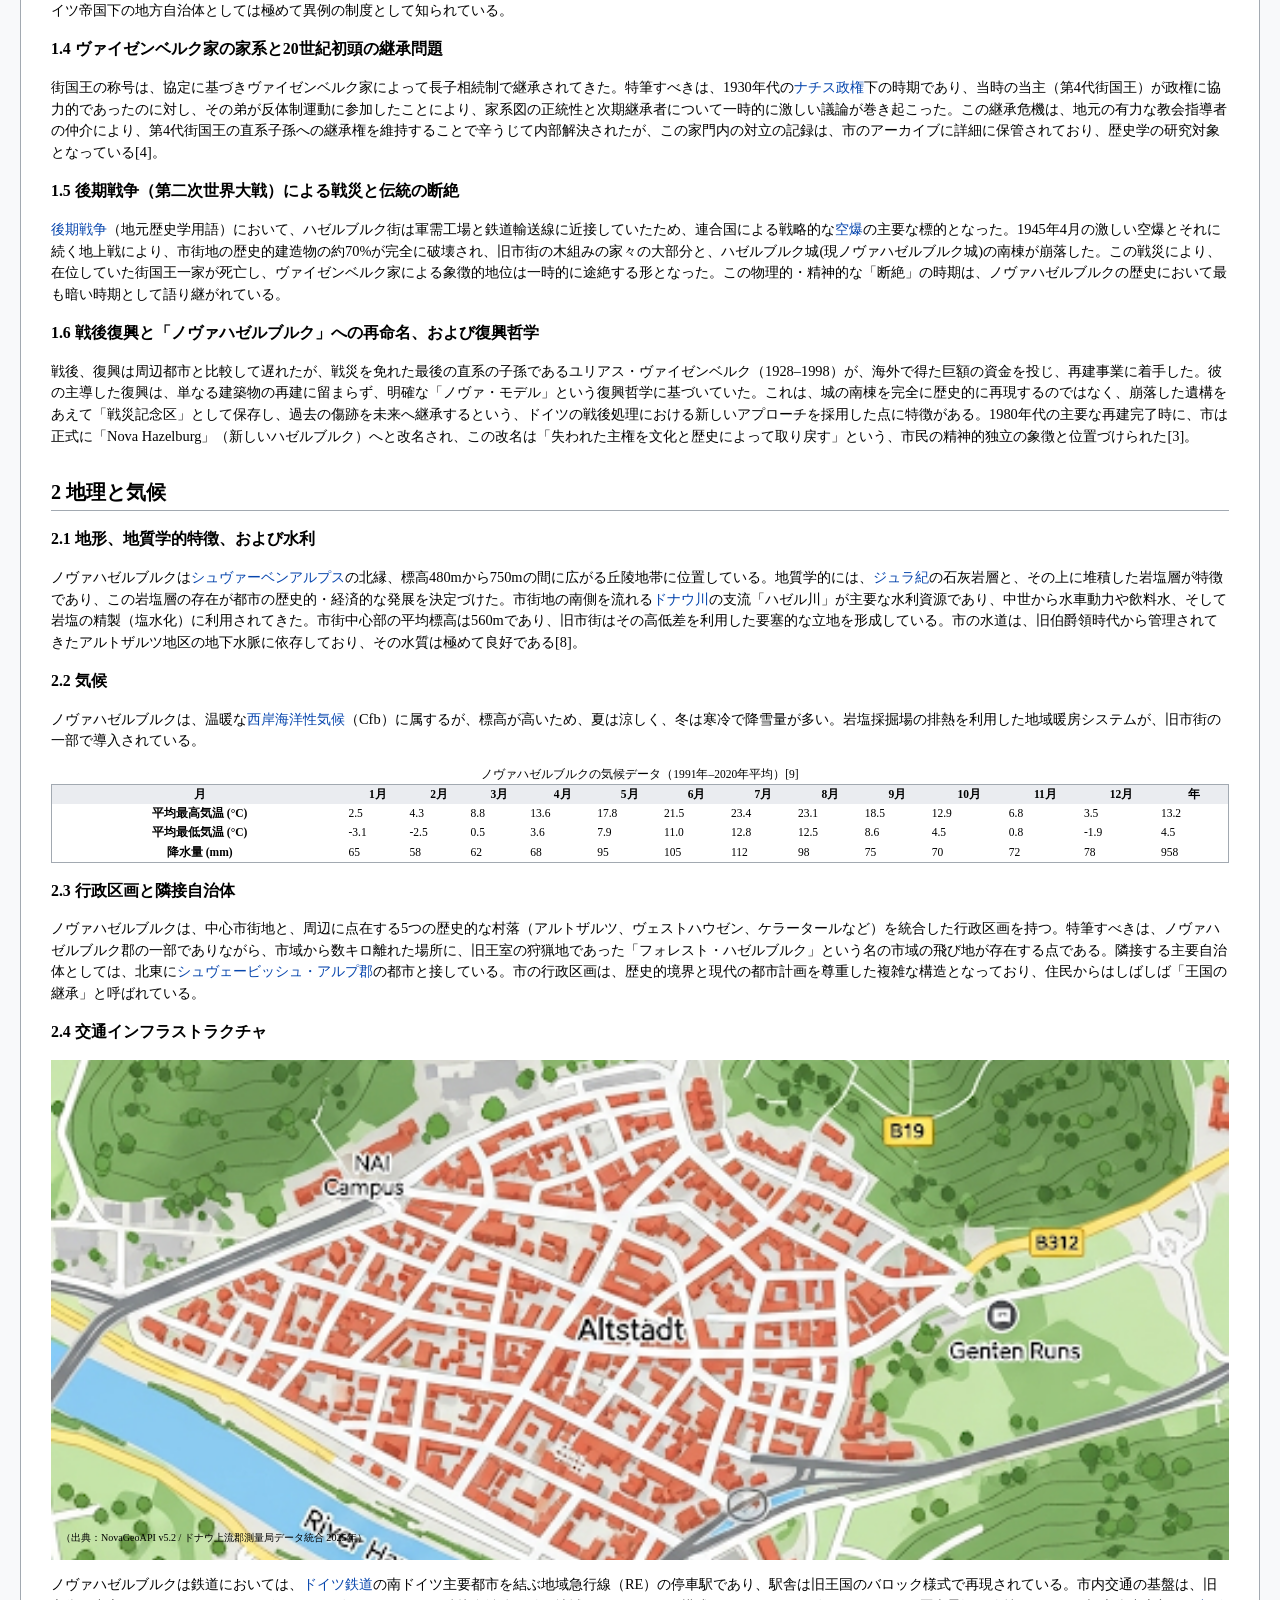
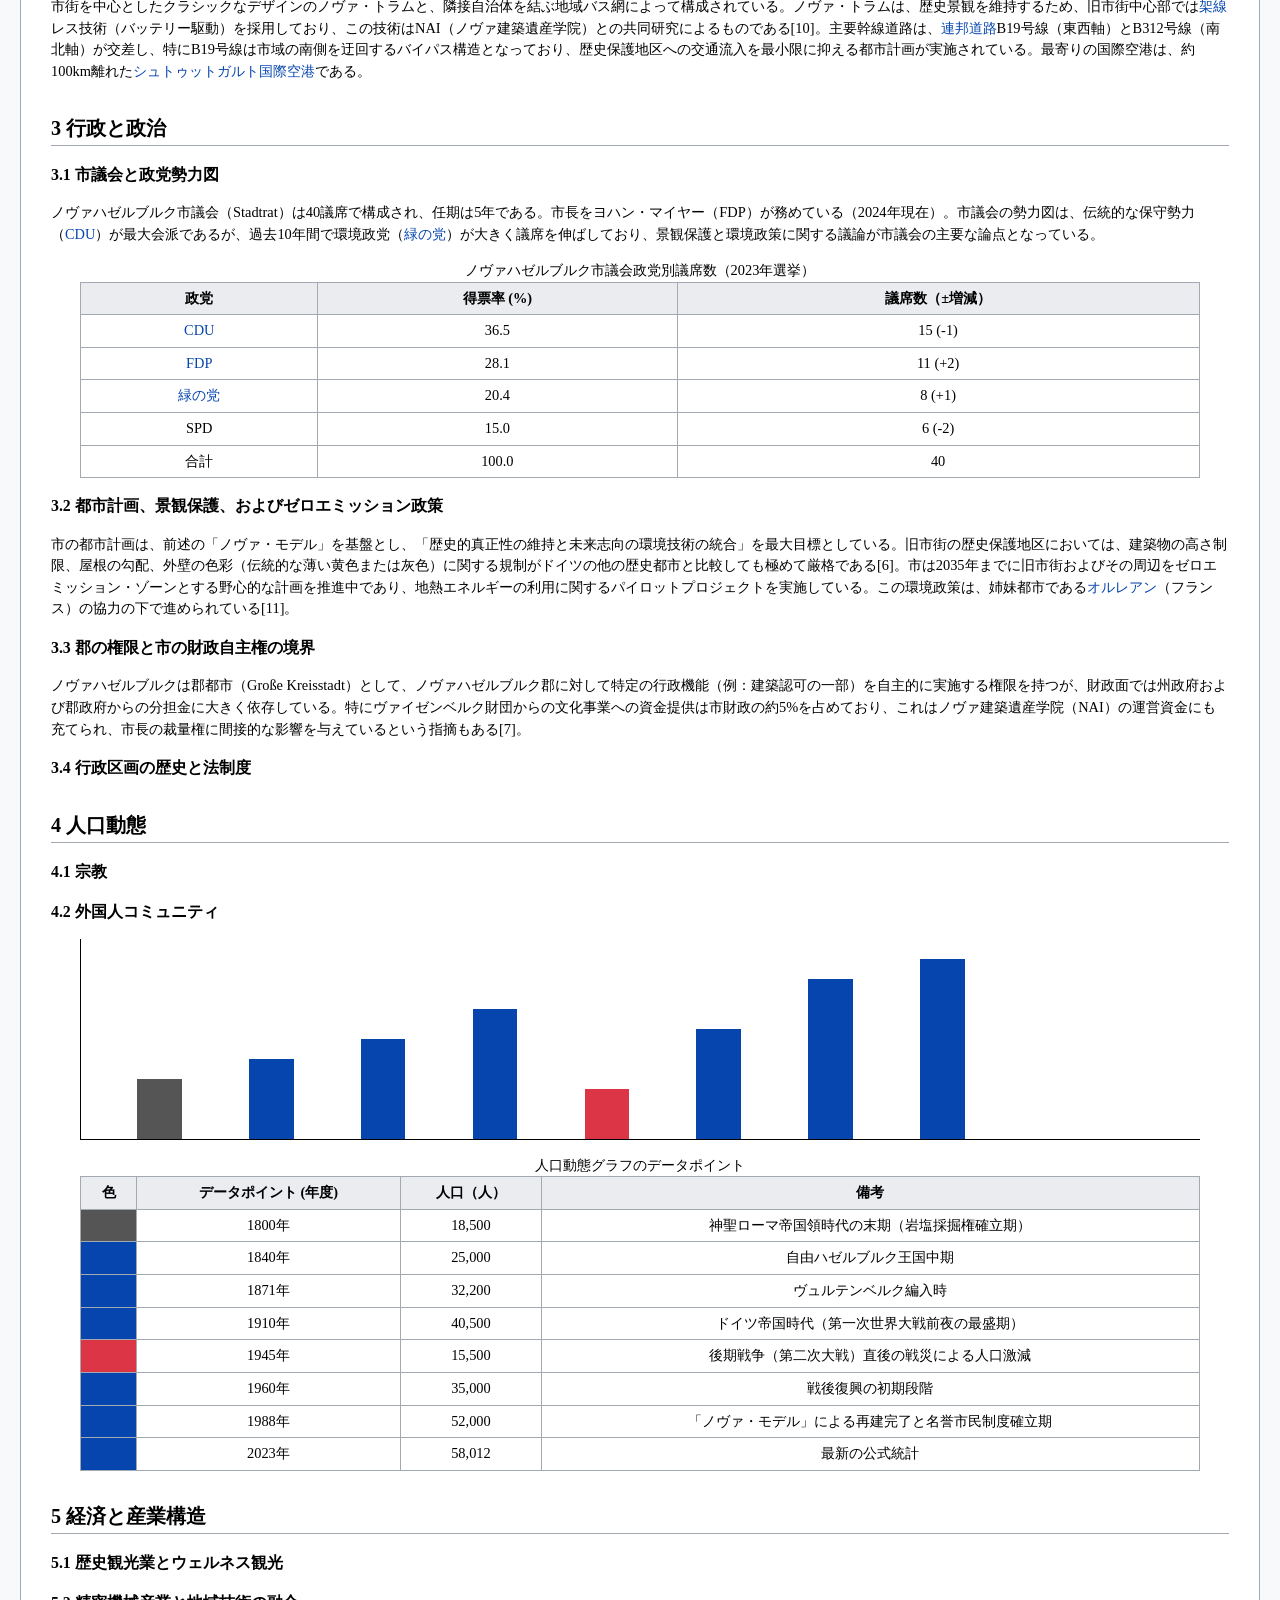
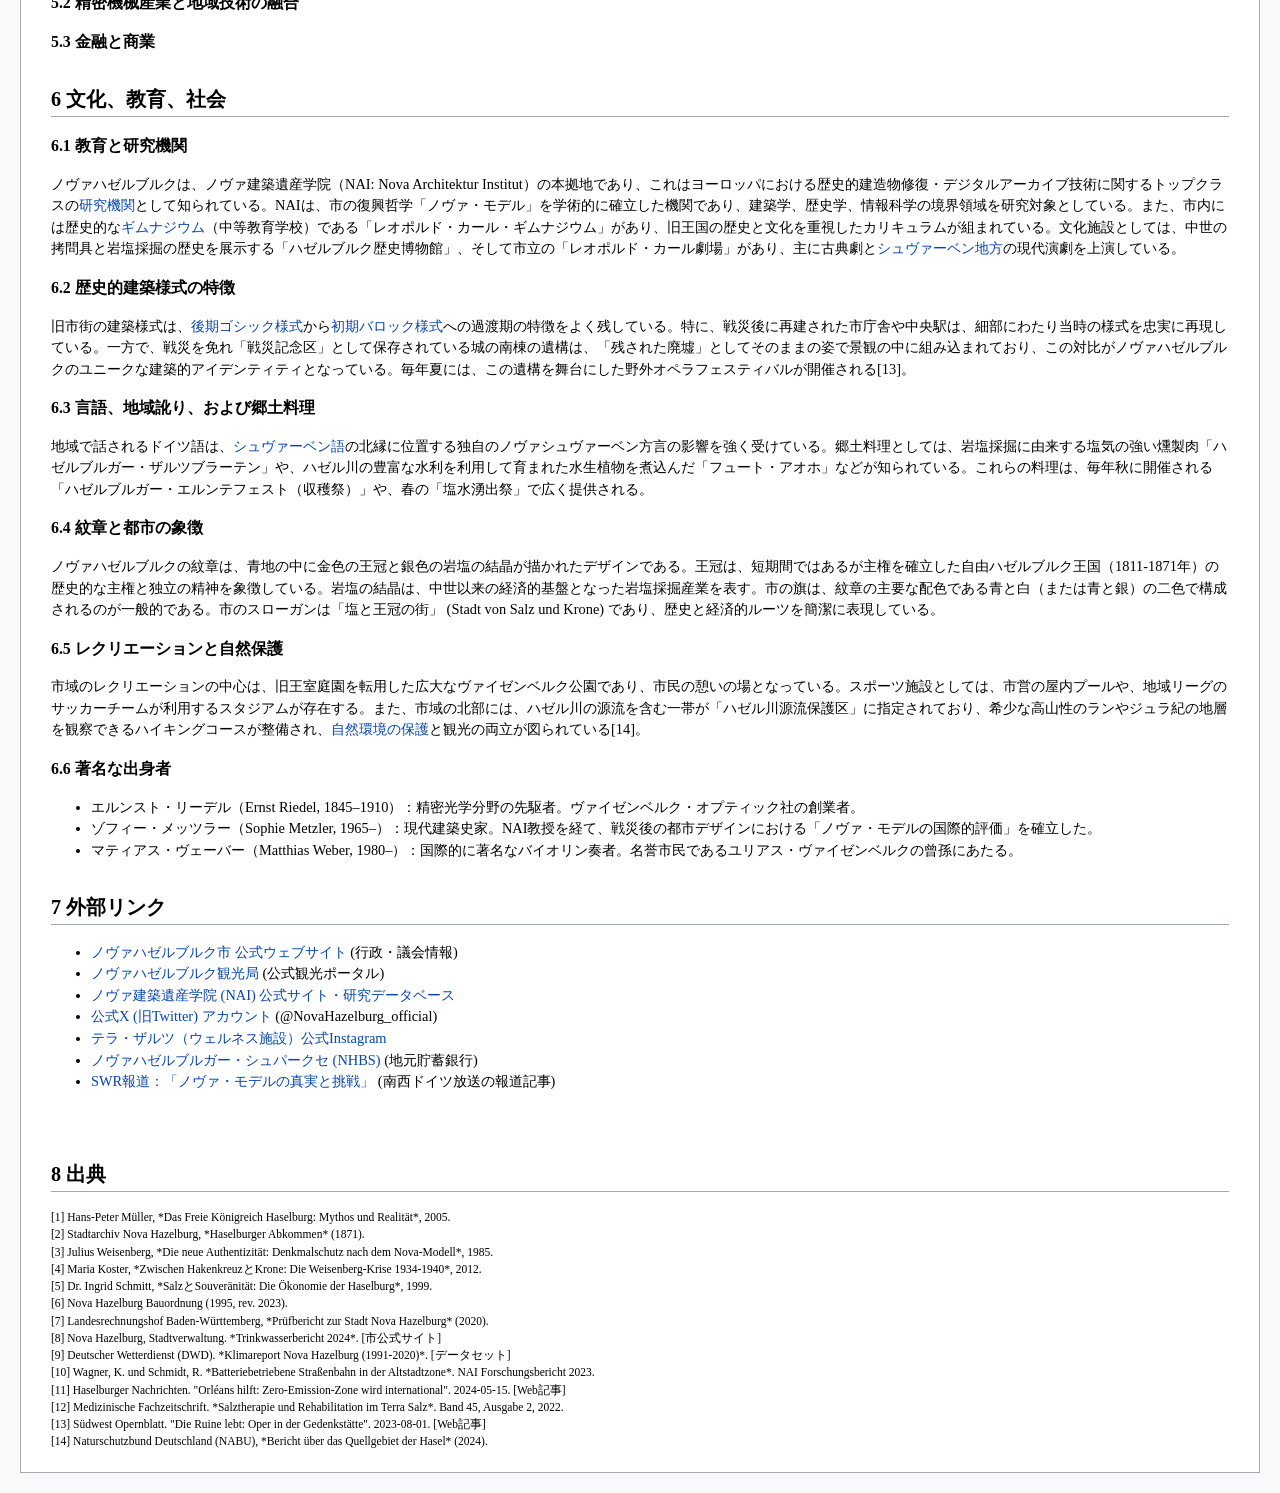
==== commit 746ac790: "Fix article chronology wording" ====
--- a/1/index.html
+++ b/1/index.html
@@ -225,7 +225,7 @@
                 <tr><th>州</th><td><a href="/main.html?query=バーデン＝ヴュルテンベルク州">バーデン＝ヴュルテンベルク州</a></td></tr>
                 <tr><th>郡</th><td>ノヴァハゼルブルク郡</td></tr>
                 <tr><th>座標</th><td><span class="coord">北緯48度15分32秒, 東経9度35分18秒</span></td></tr>
-                <tr><th>建都年</th><td>1871年</td></tr> <tr><th>標高</th><td>平均560m（最高点750m、最低点480m）</td></tr>
+                <tr><th>市制施行</th><td>1871年</td></tr> <tr><th>標高</th><td>平均560m（最高点750m、最低点480m）</td></tr>
                 <tr><th>総面積</th><td>78.5 km²</td></tr> <tr><th colspan="2" style="text-align:center;">行政・統計</th></tr>
                 <tr><th>市長</th><td>ヨハン・マイヤー (<a href="/main.html?query=自由民主党_(ドイツ)">FDP</a>)</td></tr>
                 <tr><th>名誉街国王</th><td>フィリップ・フォン・ヴァイゼンベルク (第6代)</td></tr>
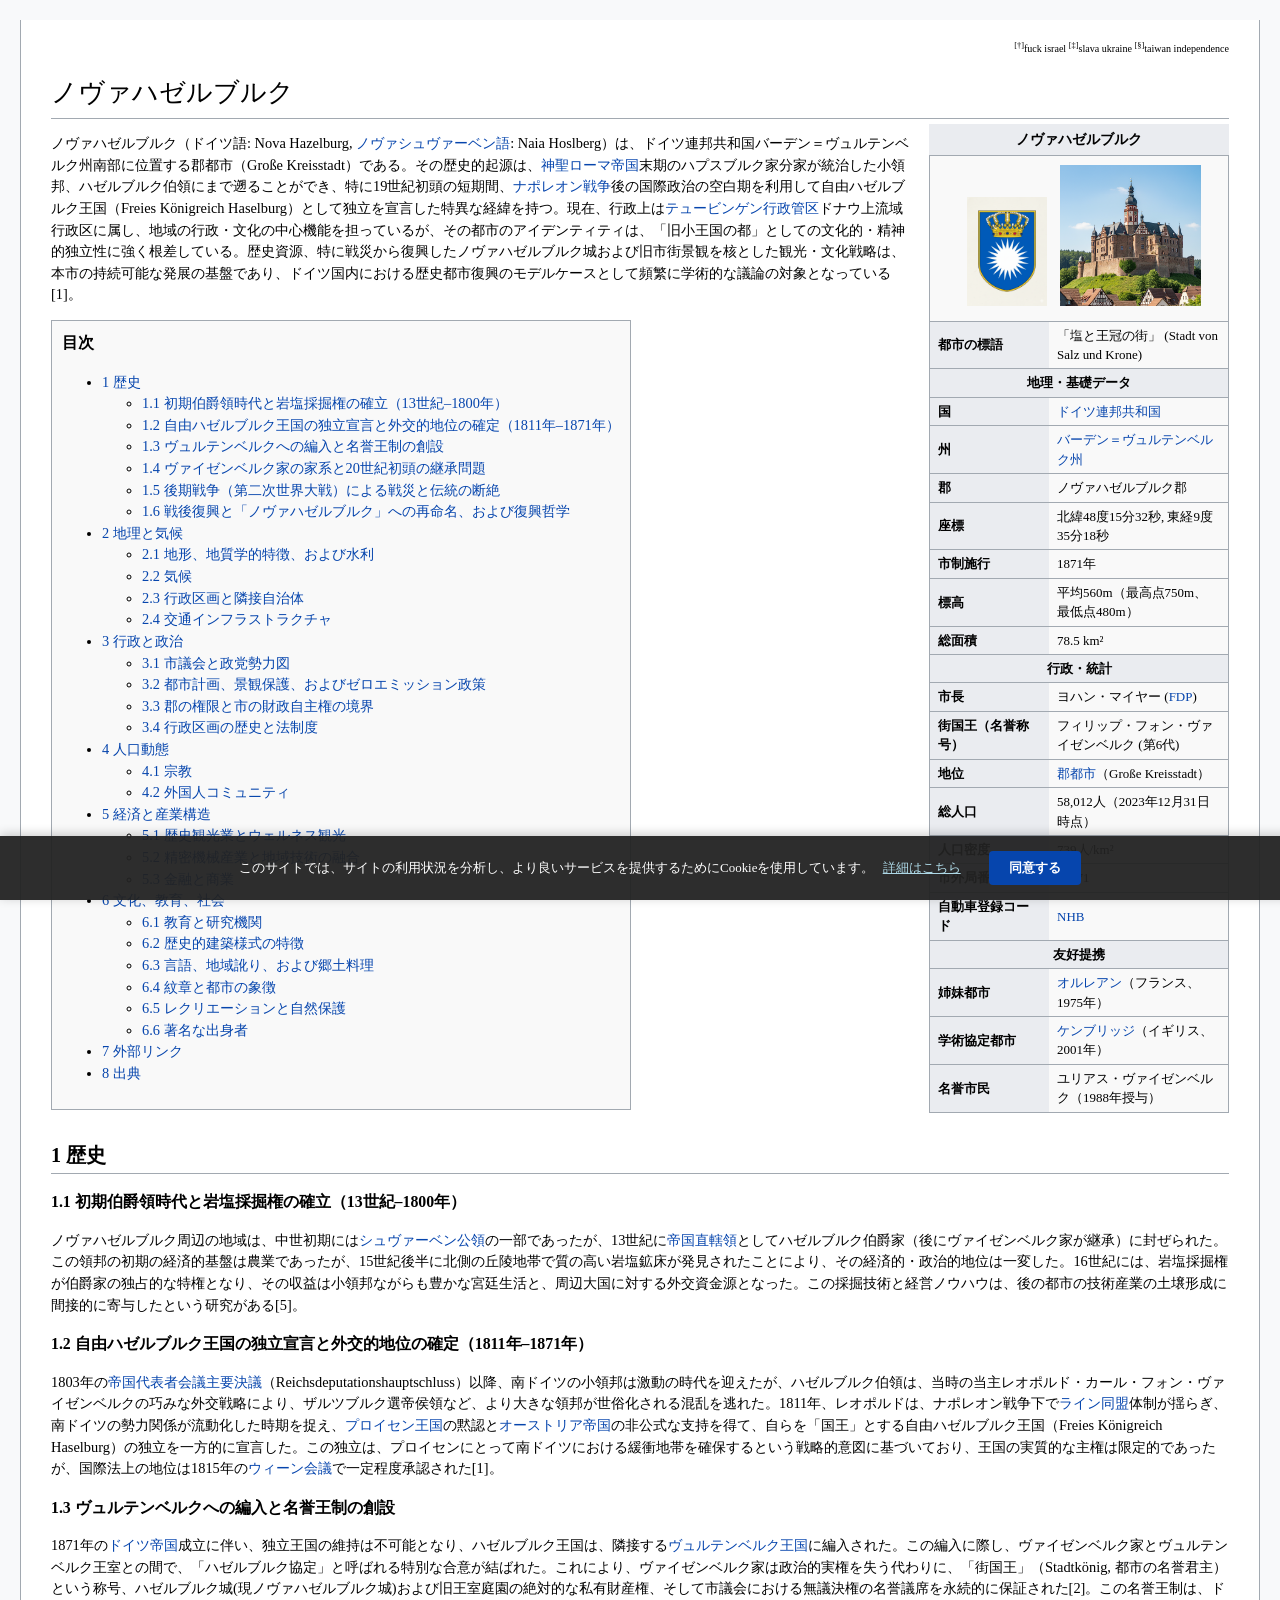
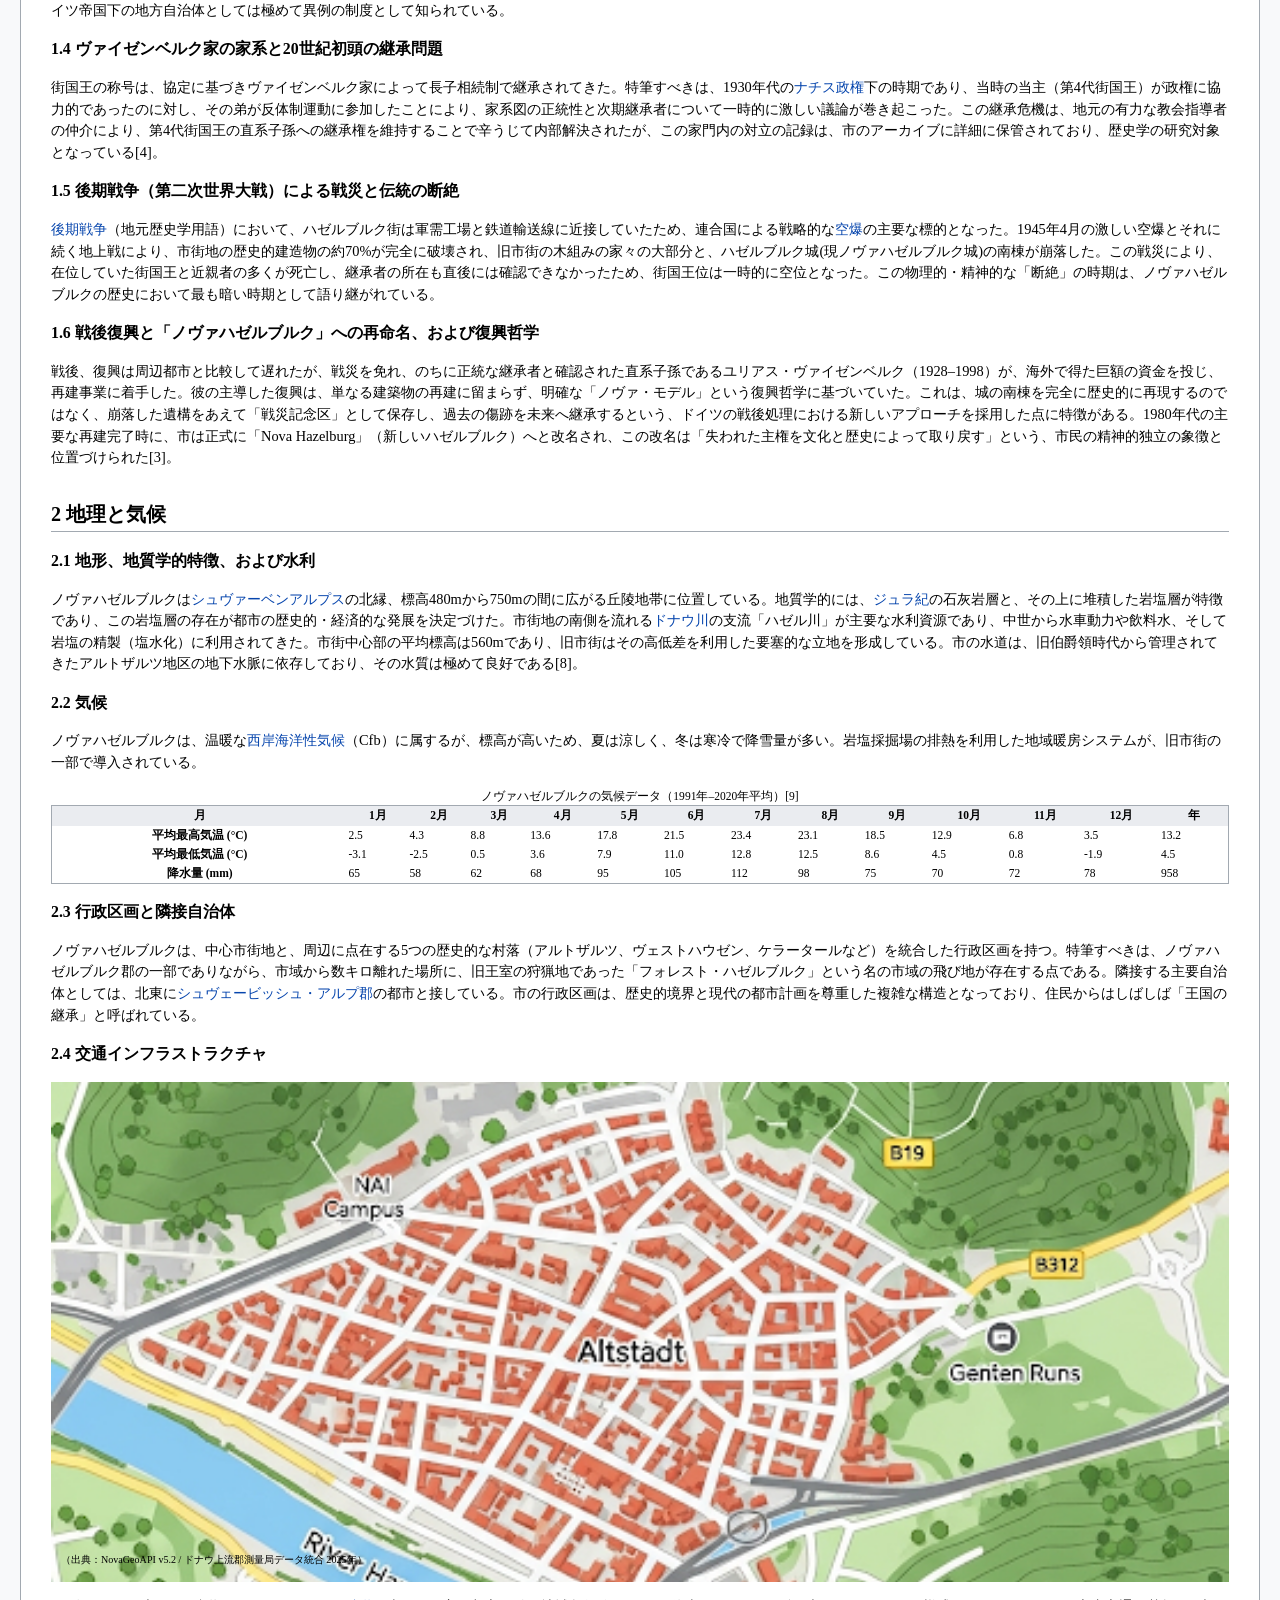
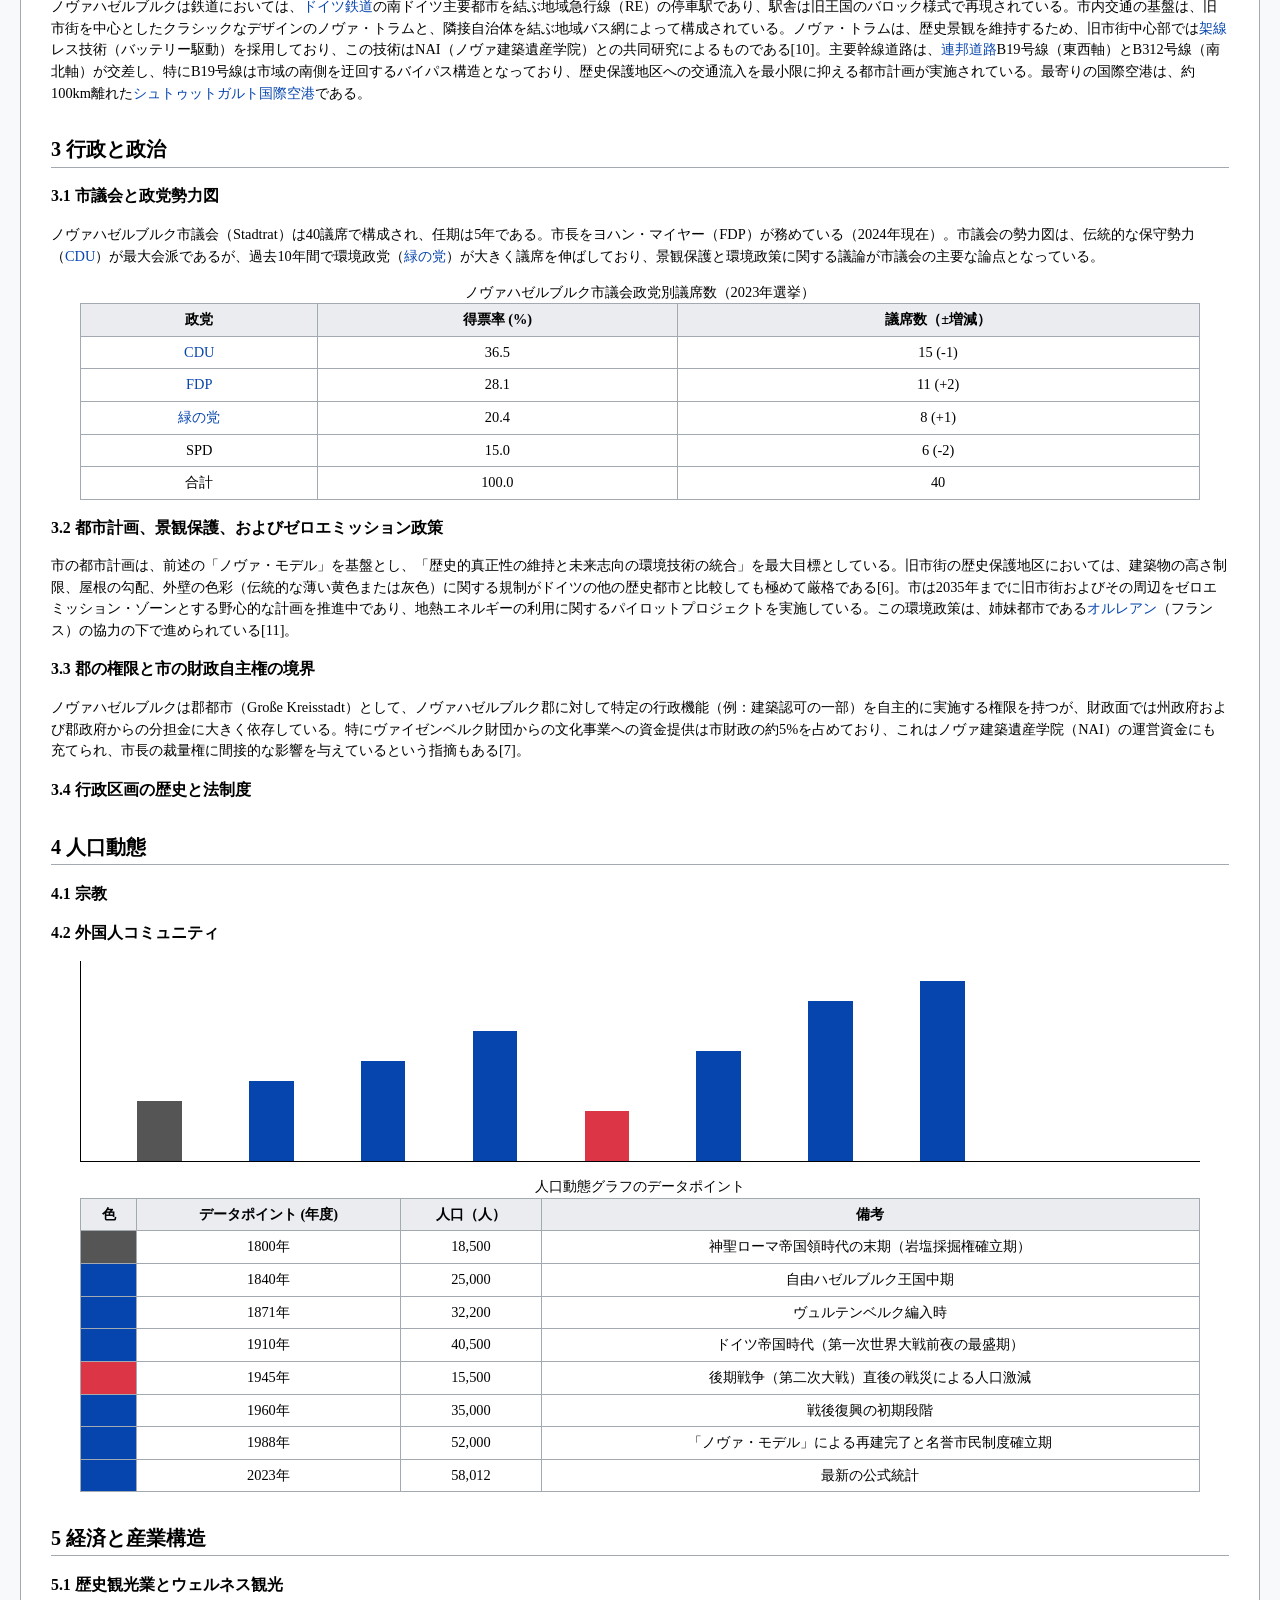
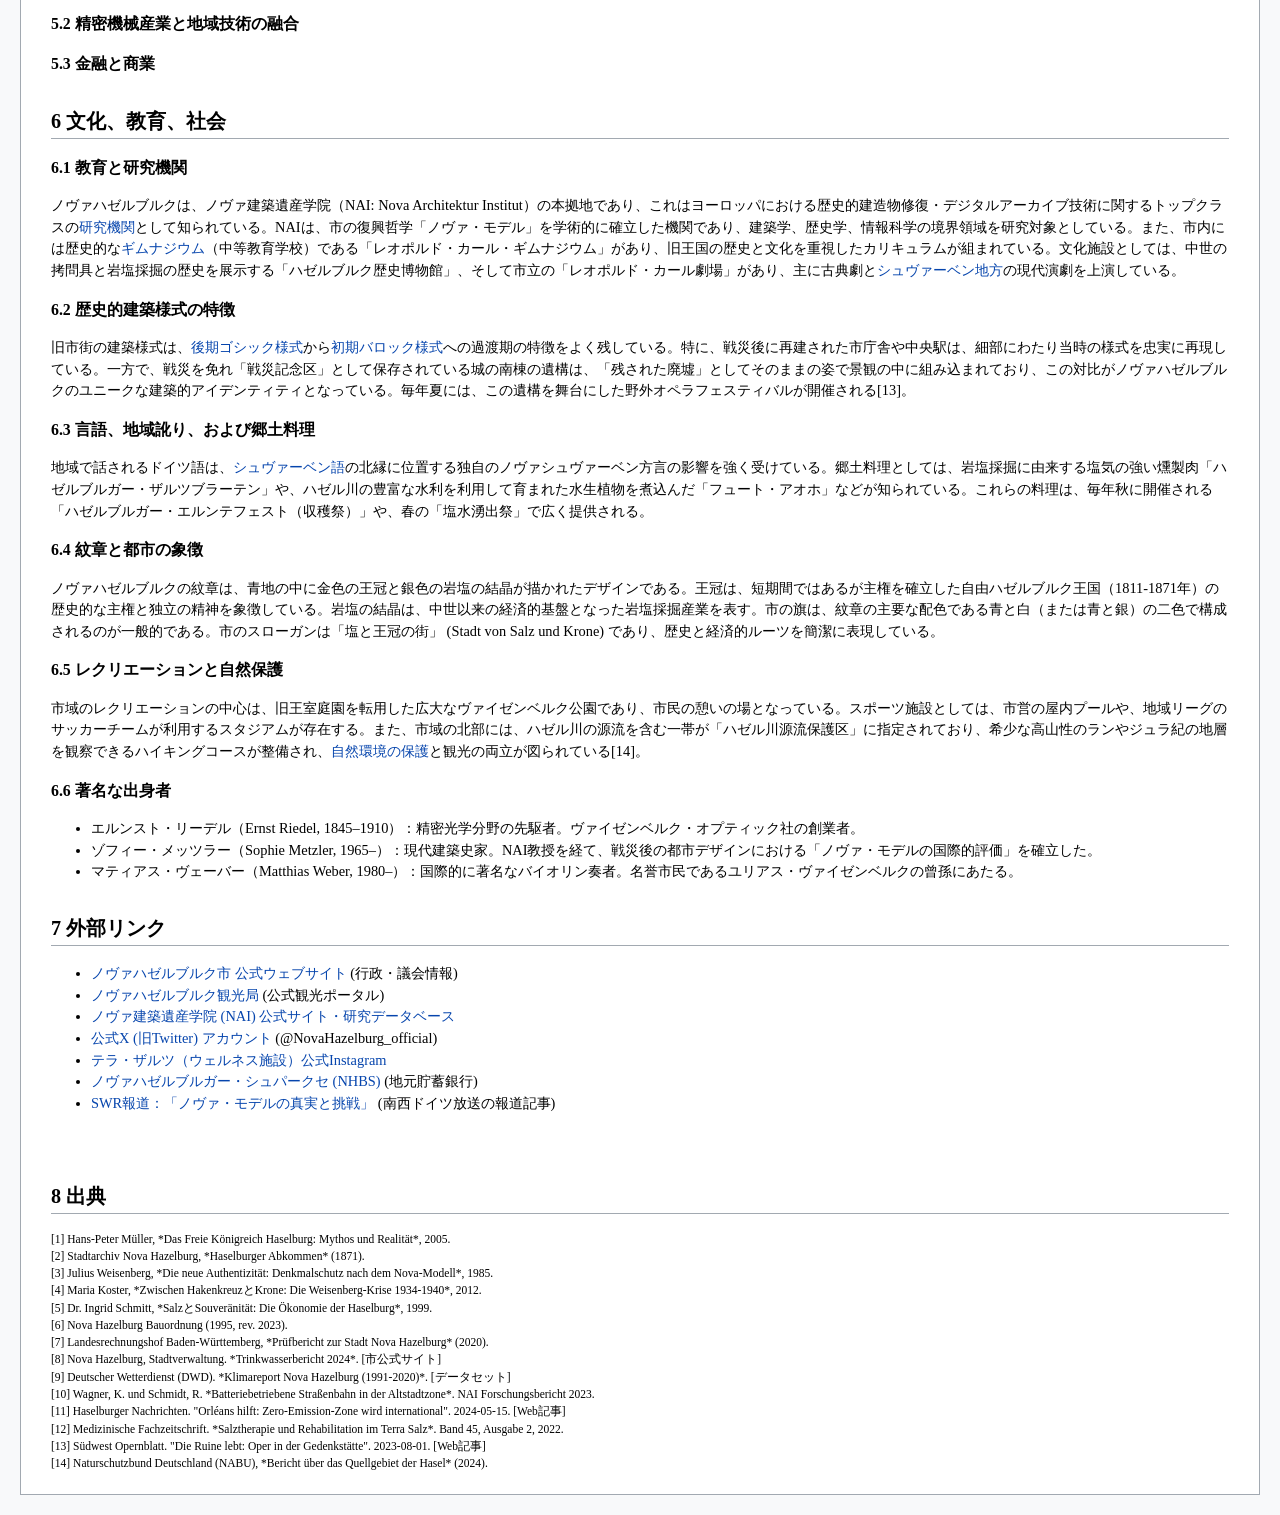
==== commit 40b2268b: "Fix Nova Hazelburg chronology and succession wording" ====
--- a/1/index.html
+++ b/1/index.html
@@ -228,7 +228,7 @@
                 <tr><th>市制施行</th><td>1871年</td></tr> <tr><th>標高</th><td>平均560m（最高点750m、最低点480m）</td></tr>
                 <tr><th>総面積</th><td>78.5 km²</td></tr> <tr><th colspan="2" style="text-align:center;">行政・統計</th></tr>
                 <tr><th>市長</th><td>ヨハン・マイヤー (<a href="/main.html?query=自由民主党_(ドイツ)">FDP</a>)</td></tr>
-                <tr><th>名誉街国王</th><td>フィリップ・フォン・ヴァイゼンベルク (第6代)</td></tr>
+                <tr><th>街国王（名誉称号）</th><td>フィリップ・フォン・ヴァイゼンベルク (第6代)</td></tr>
                 <tr><th>地位</th><td><a href="/main.html?query=郡都市">郡都市</a>（Große Kreisstadt）</td></tr>
                 <tr><th>総人口</th><td>58,012人（2023年12月31日時点）</td></tr>
                 <tr><th>人口密度</th><td>739人/km²</td></tr> <tr><th>市外局番</th><td>07471</td></tr>
@@ -305,7 +305,7 @@
             </p>
             <h3 id="独立宣言">1.2 自由ハゼルブルク王国の独立宣言と外交的地位の確定（1811年–1871年）</h3>
             <p>
-                1803年の<a href="/main.html?query=帝国代表者会議主要決議">帝国代表者会議主要決議</a>（Reichsdeputationshauptschluss）以降、南ドイツの小領邦は激動の時代を迎えたが、ハゼルブルク伯領は、当時の当主レオポルド・カール・フォン・ヴァイゼンベルクの巧みな外交戦略により、ザルツブルク選帝侯領など、より大きな領邦が世俗化される混乱を逃れた。1811年、レオポルドは、ナポレオンによる<a href="/main.html?query=ライン同盟">ライン同盟</a>の解体と、それに伴うヨーロッパの勢力均衡の再構築の時期を捉え、<a href="/main.html?query=プロイセン王国">プロイセン王国</a>の黙認と<a href="/main.html?query=オーストリア帝国">オーストリア帝国</a>の非公式な支持を得て、自らを「国王」とする自由ハゼルブルク王国（Freies Königreich Haselburg）の独立を一方的に宣言した。この独立は、プロイセンにとって南ドイツにおける緩衝地帯を確保するという戦略的意図に基づいており、王国の実質的な主権は限定的であったが、国際法上の地位は1815年の<a href="/main.html?query=ウィーン会議">ウィーン会議</a>で一定程度承認された<span class="reference">[1]</span>。
+                1803年の<a href="/main.html?query=帝国代表者会議主要決議">帝国代表者会議主要決議</a>（Reichsdeputationshauptschluss）以降、南ドイツの小領邦は激動の時代を迎えたが、ハゼルブルク伯領は、当時の当主レオポルド・カール・フォン・ヴァイゼンベルクの巧みな外交戦略により、ザルツブルク選帝侯領など、より大きな領邦が世俗化される混乱を逃れた。1811年、レオポルドは、ナポレオン戦争下で<a href="/main.html?query=ライン同盟">ライン同盟</a>体制が揺らぎ、南ドイツの勢力関係が流動化した時期を捉え、<a href="/main.html?query=プロイセン王国">プロイセン王国</a>の黙認と<a href="/main.html?query=オーストリア帝国">オーストリア帝国</a>の非公式な支持を得て、自らを「国王」とする自由ハゼルブルク王国（Freies Königreich Haselburg）の独立を一方的に宣言した。この独立は、プロイセンにとって南ドイツにおける緩衝地帯を確保するという戦略的意図に基づいており、王国の実質的な主権は限定的であったが、国際法上の地位は1815年の<a href="/main.html?query=ウィーン会議">ウィーン会議</a>で一定程度承認された<span class="reference">[1]</span>。
             </p>
             <h3 id="名誉王制">1.3 ヴュルテンベルクへの編入と名誉王制の創設</h3>
             <p>
@@ -317,11 +317,11 @@
             </p>
             <h3 id="戦災と伝統の断絶">1.5 後期戦争（第二次世界大戦）による戦災と伝統の断絶</h3>
             <p>
-                <a href="/main.html?query=第二次世界大戦">後期戦争</a>（地元歴史学用語）において、ハゼルブルク街は軍需工場と鉄道輸送線に近接していたため、連合国による戦略的な<a href="/main.html?query=空襲">空爆</a>の主要な標的となった。1945年4月の激しい空爆とそれに続く地上戦により、市街地の歴史的建造物の約70%が完全に破壊され、旧市街の木組みの家々の大部分と、ハゼルブルク城(現ノヴァハゼルブルク城)の南棟が崩落した。この戦災により、在位していた街国王一家が死亡し、ヴァイゼンベルク家による象徴的地位は一時的に途絶する形となった。この物理的・精神的な「断絶」の時期は、ノヴァハゼルブルクの歴史において最も暗い時期として語り継がれている。
+                <a href="/main.html?query=第二次世界大戦">後期戦争</a>（地元歴史学用語）において、ハゼルブルク街は軍需工場と鉄道輸送線に近接していたため、連合国による戦略的な<a href="/main.html?query=空襲">空爆</a>の主要な標的となった。1945年4月の激しい空爆とそれに続く地上戦により、市街地の歴史的建造物の約70%が完全に破壊され、旧市街の木組みの家々の大部分と、ハゼルブルク城(現ノヴァハゼルブルク城)の南棟が崩落した。この戦災により、在位していた街国王と近親者の多くが死亡し、継承者の所在も直後には確認できなかったため、街国王位は一時的に空位となった。この物理的・精神的な「断絶」の時期は、ノヴァハゼルブルクの歴史において最も暗い時期として語り継がれている。
             </p>
             <h3 id="再命名">1.6 戦後復興と「ノヴァハゼルブルク」への再命名、および復興哲学</h3>
             <p>
-                戦後、復興は周辺都市と比較して遅れたが、戦災を免れた最後の直系の子孫であるユリアス・ヴァイゼンベルク（1928–1998）が、海外で得た巨額の資金を投じ、再建事業に着手した。彼の主導した復興は、単なる建築物の再建に留まらず、明確な「ノヴァ・モデル」という復興哲学に基づいていた。これは、城の南棟を完全に歴史的に再現するのではなく、崩落した遺構をあえて「戦災記念区」として保存し、過去の傷跡を未来へ継承するという、ドイツの戦後処理における新しいアプローチを採用した点に特徴がある。1980年代の主要な再建完了時に、市は正式に「Nova Hazelburg」（新しいハゼルブルク）へと改名され、この改名は「失われた主権を文化と歴史によって取り戻す」という、市民の精神的独立の象徴と位置づけられた<span class="reference">[3]</span>。
+                戦後、復興は周辺都市と比較して遅れたが、戦災を免れ、のちに正統な継承者と確認された直系子孫であるユリアス・ヴァイゼンベルク（1928–1998）が、海外で得た巨額の資金を投じ、再建事業に着手した。彼の主導した復興は、単なる建築物の再建に留まらず、明確な「ノヴァ・モデル」という復興哲学に基づいていた。これは、城の南棟を完全に歴史的に再現するのではなく、崩落した遺構をあえて「戦災記念区」として保存し、過去の傷跡を未来へ継承するという、ドイツの戦後処理における新しいアプローチを採用した点に特徴がある。1980年代の主要な再建完了時に、市は正式に「Nova Hazelburg」（新しいハゼルブルク）へと改名され、この改名は「失われた主権を文化と歴史によって取り戻す」という、市民の精神的独立の象徴と位置づけられた<span class="reference">[3]</span>。
             </p>
 <h2 id="地理">2 地理と気候</h2>
             <h3 id="地形と水利">2.1 地形、地質学的特徴、および水利</h3>
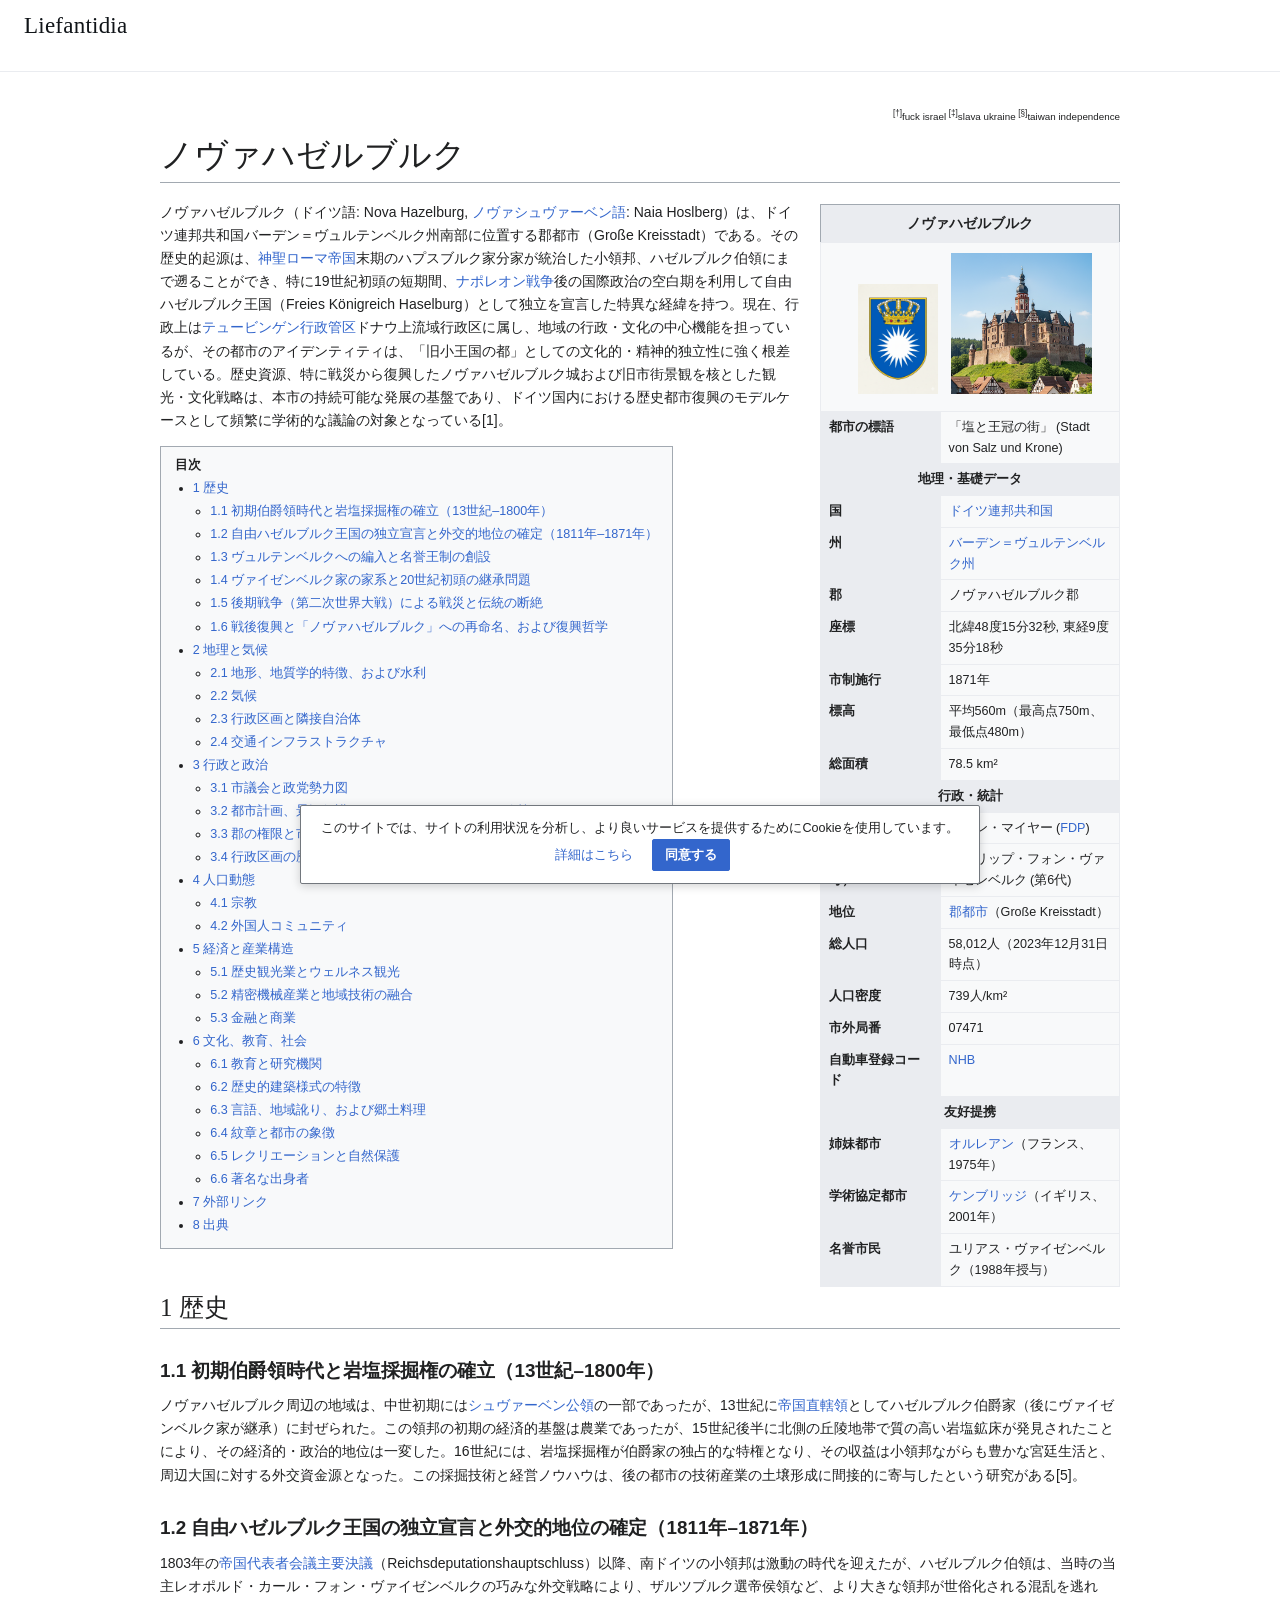
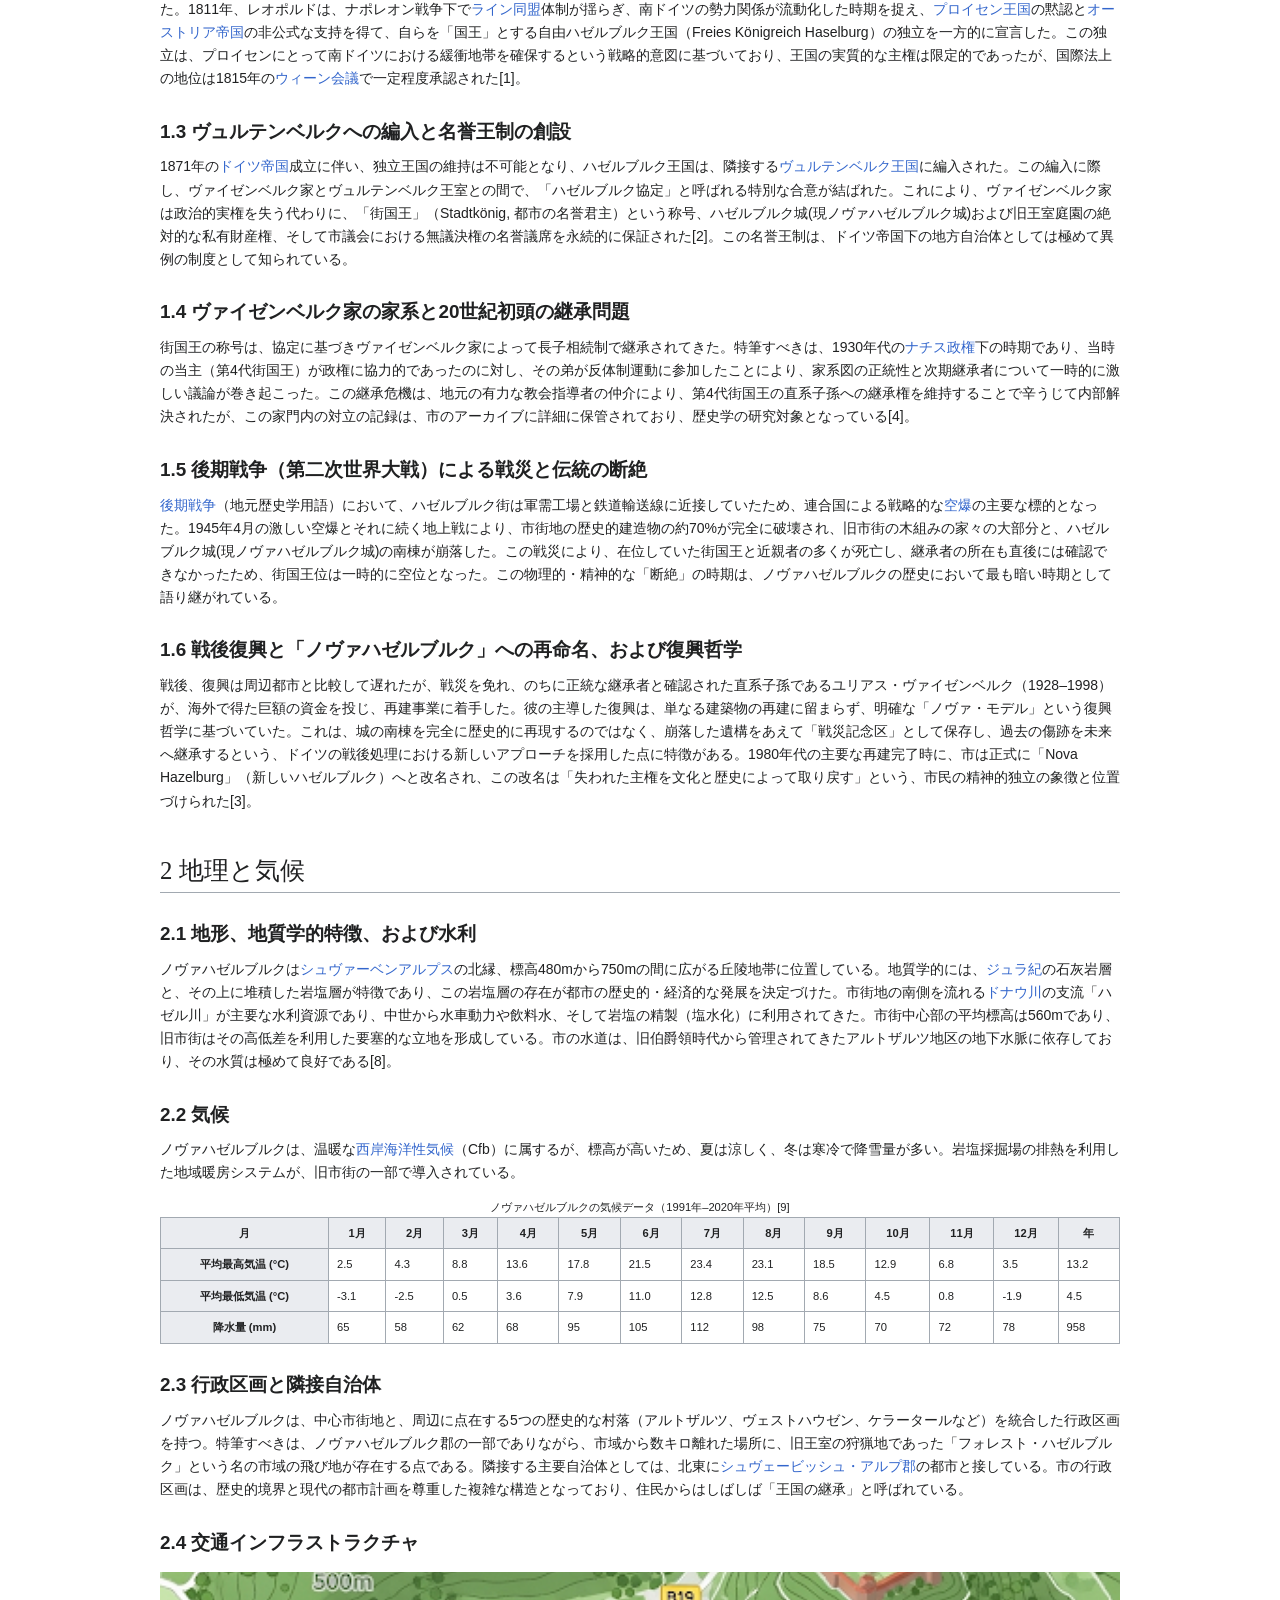
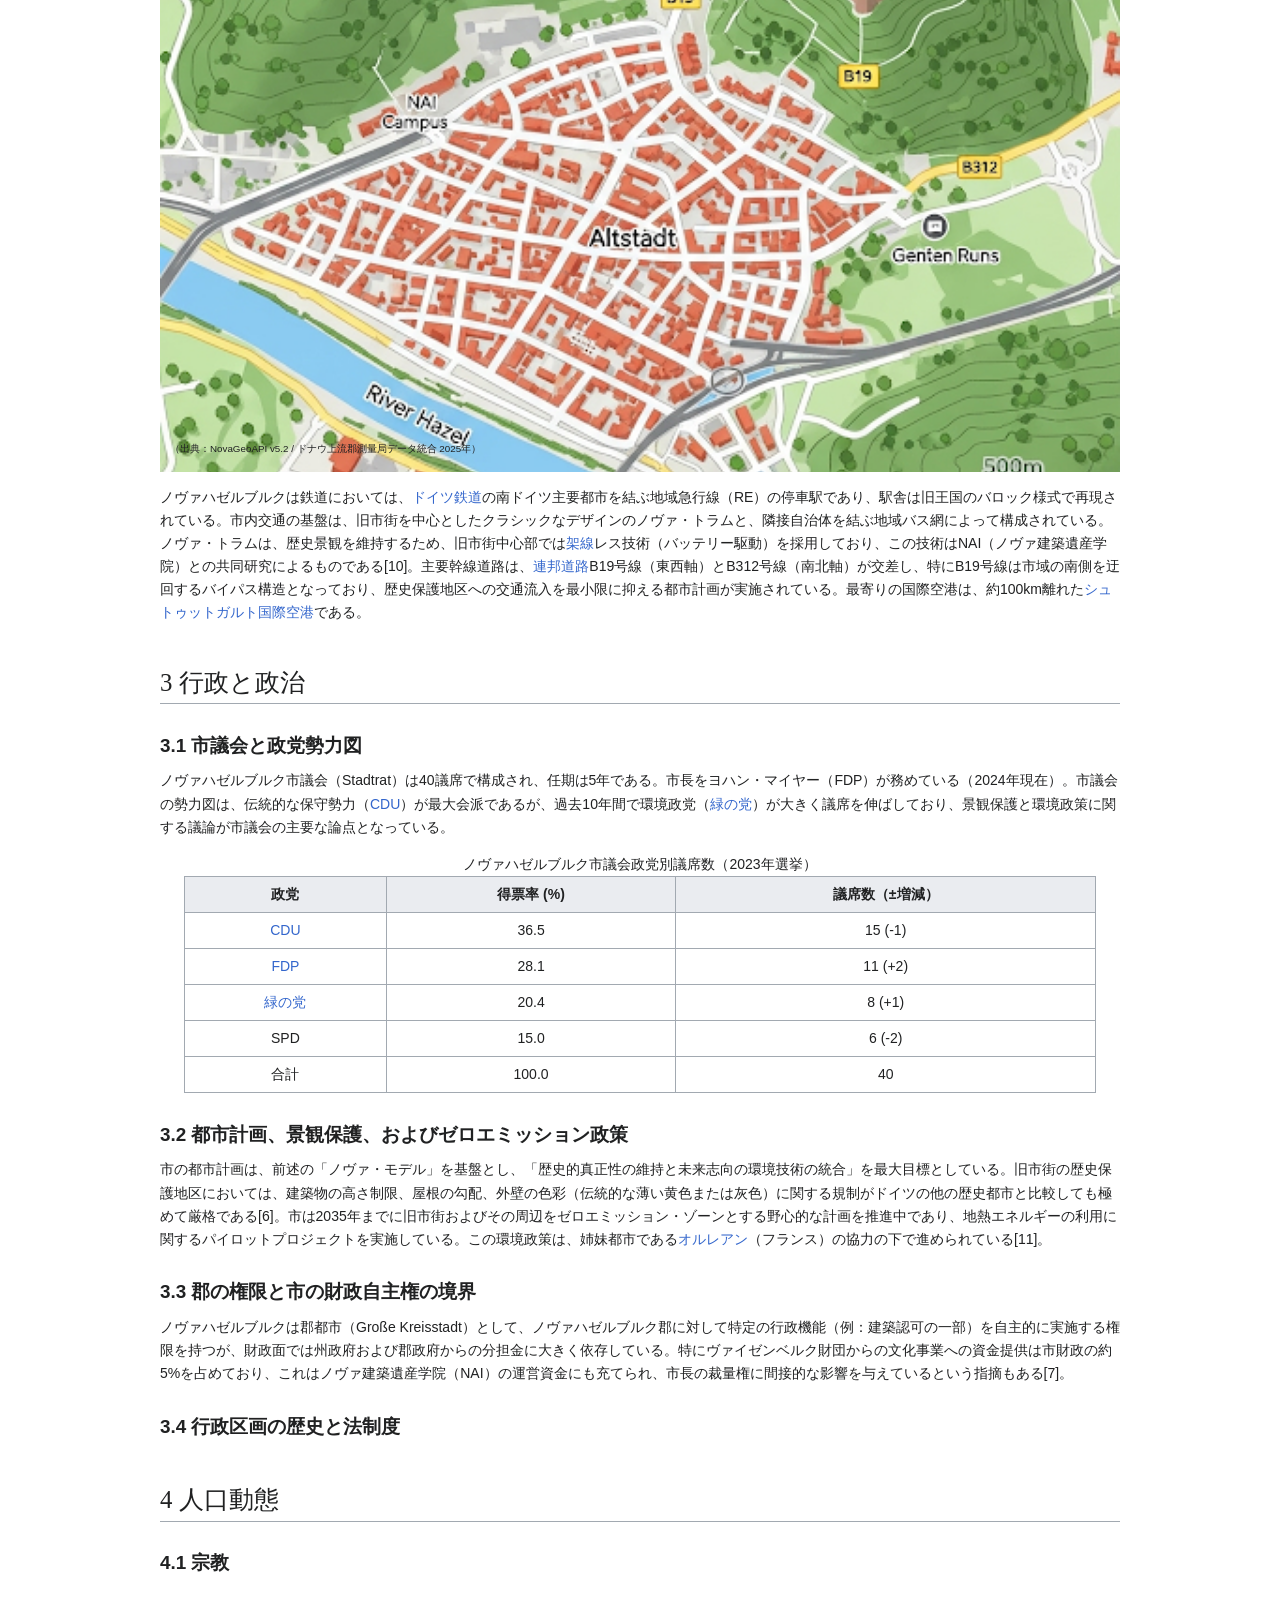
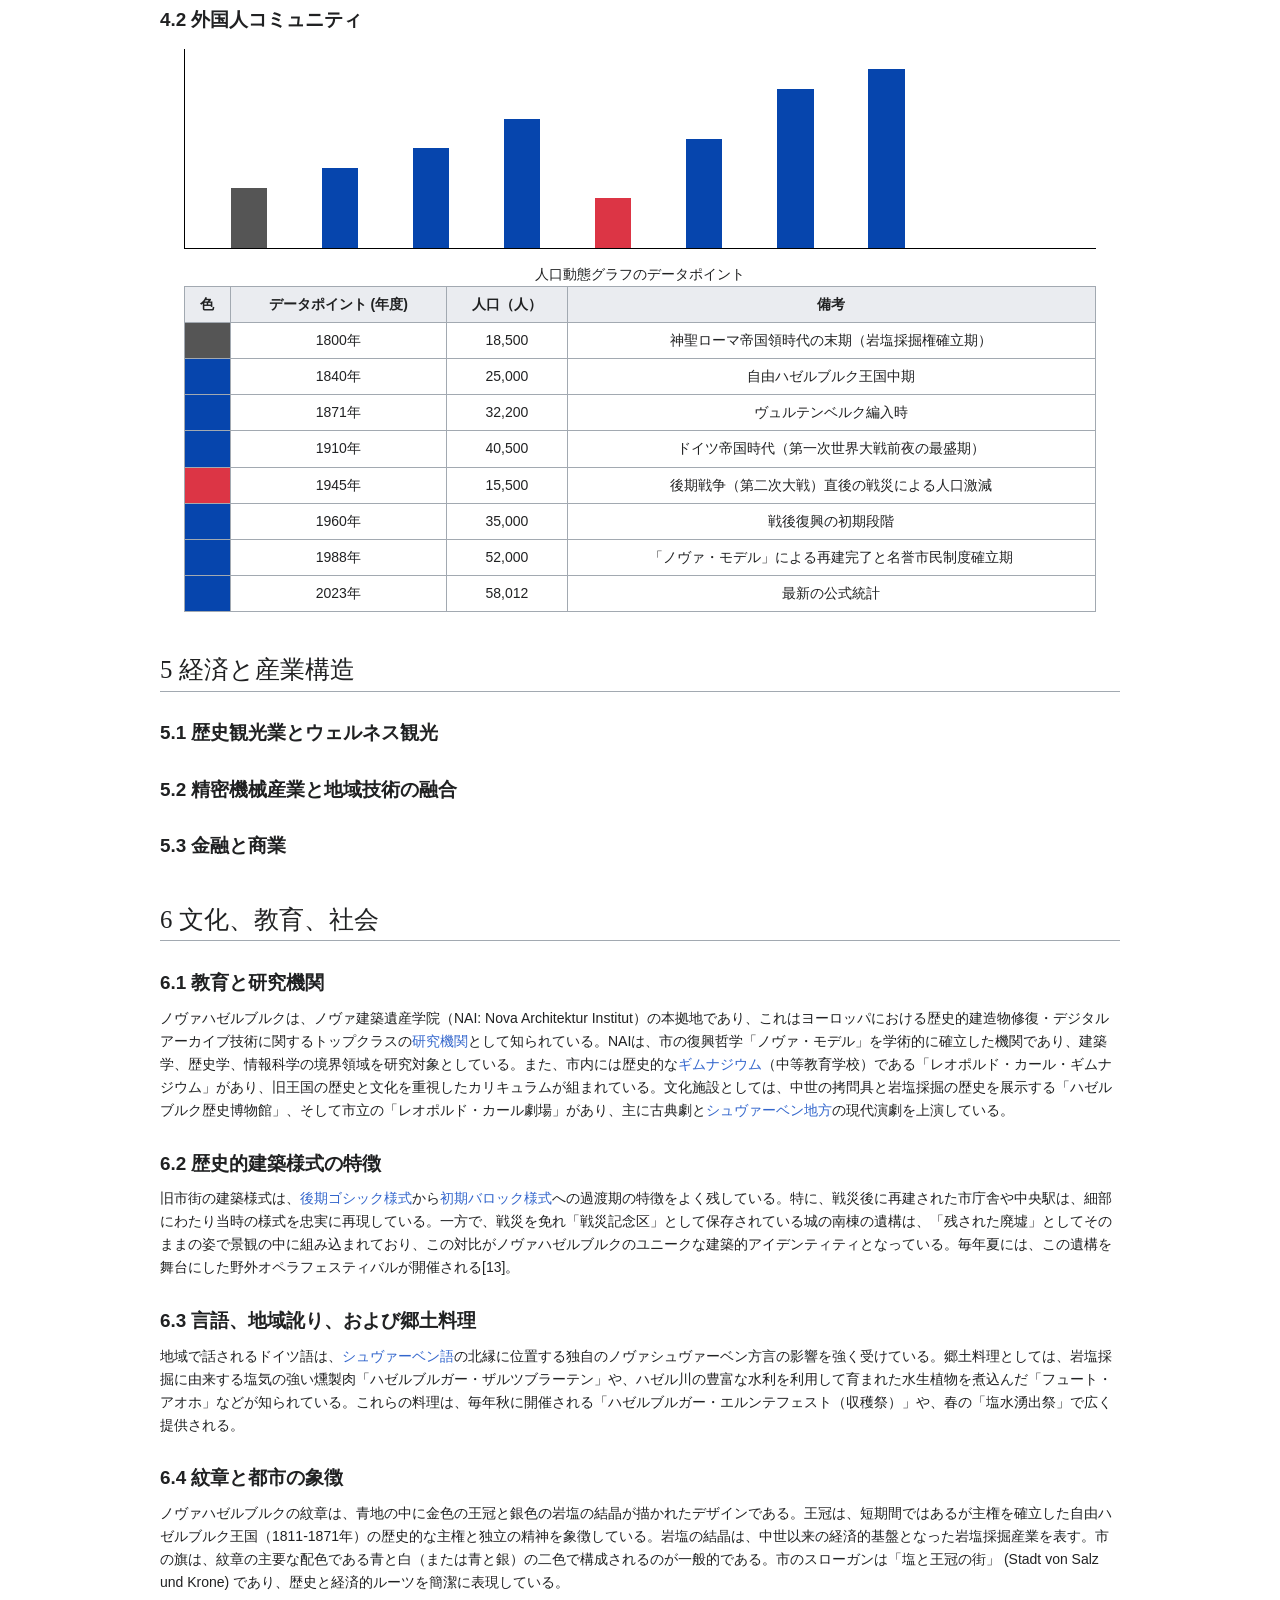
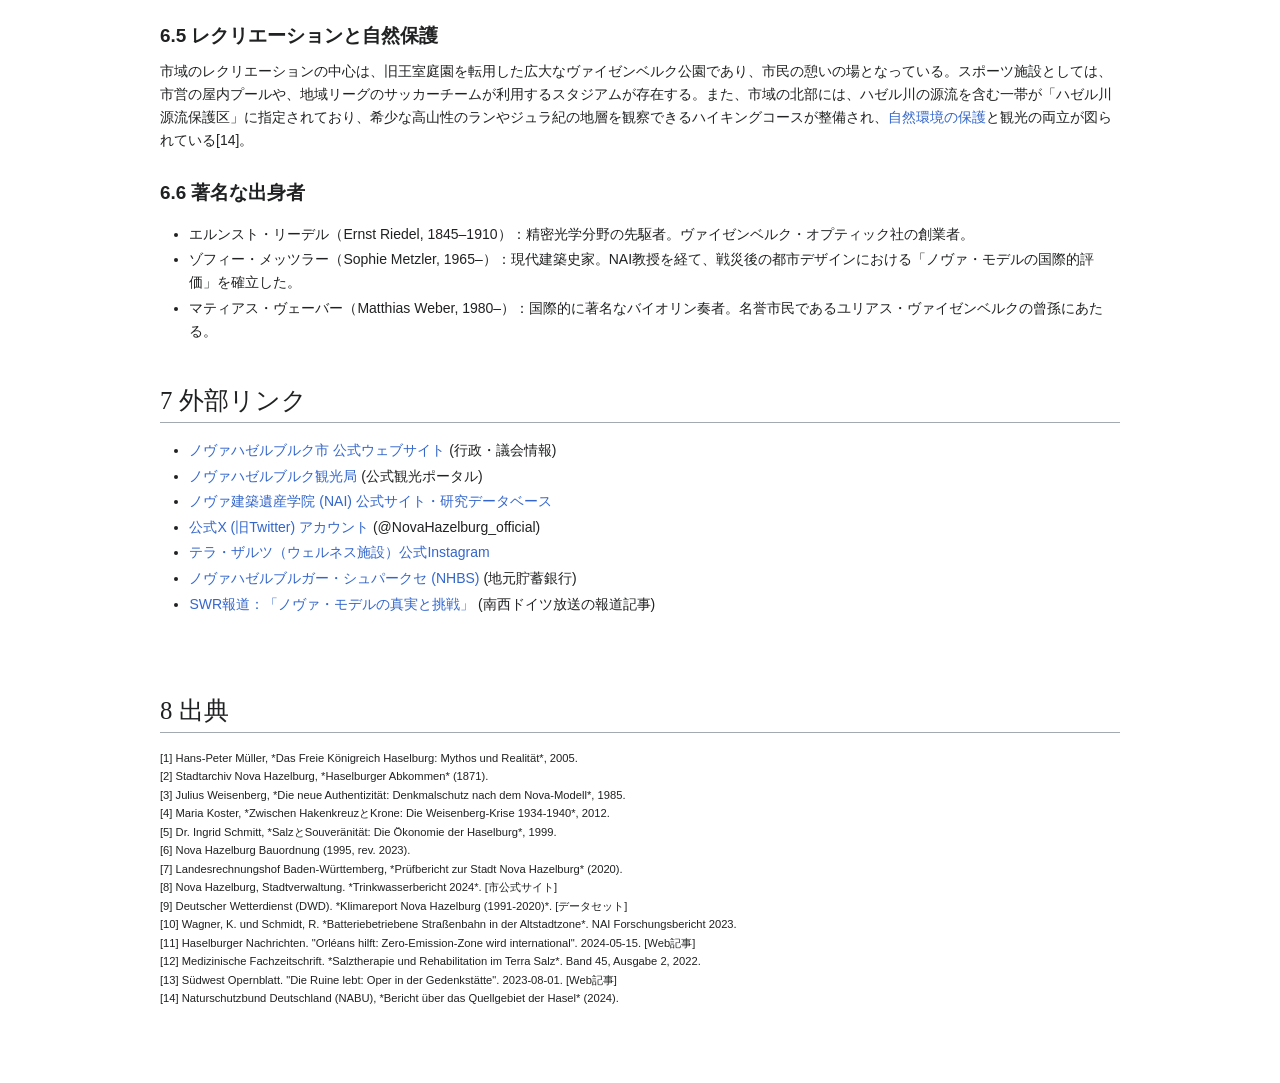
==== commit 9698c184: "Use Wikipedia-like Vector styling" ====
--- a/1/index.html
+++ b/1/index.html
@@ -208,6 +208,7 @@
             }
         }
     </style>
+    <link rel="stylesheet" href="/wiki-vector.css">
 </head>
 <body>
     <div class="container">
--- a/wiki-vector.css
+++ b/wiki-vector.css
@@ -0,0 +1,299 @@
+:root {
+  --vector-text: #202122;
+  --vector-muted: #54595d;
+  --vector-link: #3366cc;
+  --vector-link-visited: #795cb2;
+  --vector-border: #a2a9b1;
+  --vector-border-subtle: #eaecf0;
+  --vector-surface: #ffffff;
+  --vector-surface-subtle: #f8f9fa;
+  --vector-surface-hover: #f1f2f3;
+}
+
+* { box-sizing: border-box; }
+html { background: var(--vector-surface); }
+body {
+  margin: 0 !important;
+  padding: 0 !important;
+  display: block !important;
+  background: var(--vector-surface) !important;
+  color: var(--vector-text) !important;
+  font-family: -apple-system, BlinkMacSystemFont, "Segoe UI", Roboto, "Helvetica Neue", Arial, "Noto Sans JP", sans-serif !important;
+  font-size: 14px !important;
+  line-height: 1.65 !important;
+}
+
+body::before {
+  content: "Liefantidia";
+  display: block;
+  min-height: 52px;
+  padding: 10px 24px 9px;
+  border-bottom: 1px solid var(--vector-border-subtle);
+  background: #fff;
+  color: #101418;
+  font-family: Georgia, "Times New Roman", "Yu Mincho", serif;
+  font-size: 23px;
+  line-height: 32px;
+  letter-spacing: .01em;
+}
+
+.container {
+  display: block !important;
+  width: 100% !important;
+  max-width: none !important;
+  margin: 0 !important;
+  padding: 0 !important;
+  background: #fff !important;
+  border: 0 !important;
+  box-shadow: none !important;
+}
+
+.main-content {
+  position: relative;
+  width: calc(100% - 48px) !important;
+  max-width: 960px !important;
+  min-height: 0 !important;
+  margin: 0 auto !important;
+  padding: 30px 0 64px !important;
+  background: #fff !important;
+  border: 0 !important;
+  border-radius: 0 !important;
+  box-shadow: none !important;
+}
+
+#site-logo {
+  max-width: 155px !important;
+  height: auto !important;
+  margin: 4px 0 16px !important;
+}
+
+h1, h2 {
+  color: var(--vector-text) !important;
+  font-family: Georgia, "Times New Roman", "Yu Mincho", serif !important;
+  font-weight: 400 !important;
+  text-align: left !important;
+}
+
+h1 {
+  margin: 0 0 .55em !important;
+  padding: 0 0 .18em !important;
+  border-bottom: 1px solid var(--vector-border) !important;
+  font-size: 2.05rem !important;
+  line-height: 1.25 !important;
+}
+
+h2 {
+  margin: 1.7em 0 .65em !important;
+  padding: 0 0 .18em !important;
+  border-bottom: 1px solid var(--vector-border) !important;
+  font-size: 1.55rem !important;
+  line-height: 1.3 !important;
+}
+
+h3, h4 {
+  color: var(--vector-text) !important;
+  font-weight: 600 !important;
+}
+h3 { margin: 1.35em 0 .45em !important; font-size: 1.18rem !important; }
+h4 { margin: 1.15em 0 .4em !important; font-size: 1rem !important; }
+
+p { margin: .5em 0 1em; }
+ul, ol { padding-left: 2.1em; }
+li { margin: .18em 0; }
+
+a { color: var(--vector-link) !important; text-decoration: none !important; }
+a:visited { color: var(--vector-link-visited); }
+a:hover, a:focus { text-decoration: underline !important; }
+
+.intro-explanation,
+.warning-box,
+.urban-legend,
+.search-container {
+  margin: 1em 0 1.5em !important;
+  padding: 12px 14px !important;
+  border: 1px solid var(--vector-border-subtle) !important;
+  border-left: 4px solid var(--vector-border) !important;
+  border-radius: 0 !important;
+  background: var(--vector-surface-subtle) !important;
+  color: var(--vector-text) !important;
+  box-shadow: none !important;
+}
+
+.article-card {
+  display: block;
+  margin: 0 0 12px !important;
+  padding: 12px 14px !important;
+  border: 1px solid var(--vector-border-subtle) !important;
+  border-left: 3px solid var(--vector-link) !important;
+  border-radius: 0 !important;
+  background: #fff !important;
+  color: inherit !important;
+  box-shadow: none !important;
+  transform: none !important;
+}
+.article-card:hover { background: var(--vector-surface-subtle) !important; transform: none !important; }
+.article-card h3 { margin-top: 0 !important; color: var(--vector-link) !important; }
+
+.list-link-container { margin: 24px 0 !important; text-align: left !important; }
+.big-link-button {
+  display: inline-block !important;
+  width: auto !important;
+  padding: 5px 0 !important;
+  border: 0 !important;
+  border-bottom: 1px solid var(--vector-link) !important;
+  background: transparent !important;
+  color: var(--vector-link) !important;
+  font-size: 1rem !important;
+  transform: none !important;
+}
+.big-link-button::after { content: " →" !important; }
+
+.infobox {
+  float: right !important;
+  width: 300px !important;
+  margin: .25em 0 1em 1.5em !important;
+  border: 1px solid var(--vector-border) !important;
+  border-collapse: collapse !important;
+  border-radius: 0 !important;
+  background: var(--vector-surface-subtle) !important;
+  box-shadow: none !important;
+  font-size: .9em !important;
+}
+.infobox caption {
+  padding: 7px 8px !important;
+  border: 1px solid var(--vector-border) !important;
+  border-bottom: 0 !important;
+  background: #eaecf0 !important;
+  color: var(--vector-text) !important;
+  font-weight: 700 !important;
+  text-align: center !important;
+}
+.infobox th, .infobox td {
+  padding: 5px 8px !important;
+  border: 1px solid var(--vector-border-subtle) !important;
+  vertical-align: top !important;
+}
+.infobox th { background: #eaecf0 !important; font-weight: 600 !important; }
+
+#toc {
+  width: fit-content !important;
+  max-width: 100% !important;
+  margin: 1em 0 1.5em !important;
+  padding: 10px 14px !important;
+  border: 1px solid var(--vector-border) !important;
+  border-radius: 0 !important;
+  background: var(--vector-surface-subtle) !important;
+  color: var(--vector-text) !important;
+  font-size: .9em !important;
+}
+#toc h2 {
+  margin: 0 0 5px !important;
+  padding: 0 !important;
+  border: 0 !important;
+  font-family: inherit !important;
+  font-size: 1em !important;
+  font-weight: 700 !important;
+}
+#toc ul { margin: 0 !important; padding-left: 1.4em !important; }
+
+.wikitable,
+.climate-table,
+table:not(.infobox) {
+  max-width: 100%;
+  border-collapse: collapse !important;
+  background: #fff;
+}
+.wikitable th, .wikitable td,
+.climate-table th, .climate-table td {
+  padding: 6px 8px !important;
+  border: 1px solid var(--vector-border) !important;
+}
+.wikitable th, .climate-table th { background: #eaecf0 !important; font-weight: 600 !important; }
+
+hr { border: 0; border-top: 1px solid var(--vector-border-subtle); }
+img { max-width: 100%; height: auto; }
+
+.footer-base {
+  margin-top: 48px !important;
+  padding-top: 14px !important;
+  border-top: 1px solid var(--vector-border-subtle) !important;
+  color: var(--vector-muted) !important;
+  font-size: .82rem !important;
+}
+
+#backToTop {
+  right: 18px !important;
+  bottom: 18px !important;
+  width: 40px !important;
+  height: 40px !important;
+  padding: 0 !important;
+  border: 1px solid #72777d !important;
+  border-radius: 2px !important;
+  background: #fff !important;
+  color: var(--vector-text) !important;
+  box-shadow: 0 1px 3px rgba(0,0,0,.12) !important;
+  font-size: 18px !important;
+}
+
+#genericCookieNotice {
+  left: 50% !important;
+  bottom: 16px !important;
+  width: min(92%, 680px) !important;
+  padding: 12px 16px !important;
+  transform: translateX(-50%) !important;
+  border: 1px solid #72777d !important;
+  border-radius: 2px !important;
+  background: #fff !important;
+  color: var(--vector-text) !important;
+  box-shadow: 0 2px 10px rgba(0,0,0,.18) !important;
+}
+#genericCookieNotice button {
+  margin-left: 10px !important;
+  padding: 6px 12px !important;
+  border: 1px solid #36c !important;
+  border-radius: 2px !important;
+  background: #36c !important;
+  color: #fff !important;
+}
+
+@media (min-width: 1320px) {
+  .main-content { max-width: 960px !important; }
+  #toc {
+    position: sticky !important;
+    top: 16px !important;
+    float: left !important;
+    width: 190px !important;
+    max-height: calc(100vh - 32px) !important;
+    margin-left: -220px !important;
+    margin-right: 18px !important;
+    padding: 0 10px 0 0 !important;
+    overflow: auto !important;
+    border: 0 !important;
+    background: #fff !important;
+  }
+}
+
+@media (max-width: 760px) {
+  body { font-size: 15px !important; }
+  body::before { min-height: 46px; padding: 8px 14px 7px; font-size: 20px; line-height: 30px; }
+  .main-content {
+    width: calc(100% - 24px) !important;
+    padding: 20px 0 48px !important;
+  }
+  h1 { font-size: 1.75rem !important; }
+  h2 { font-size: 1.35rem !important; }
+  .infobox {
+    float: none !important;
+    width: 100% !important;
+    margin: 1em 0 !important;
+  }
+  #toc {
+    float: none !important;
+    position: static !important;
+    width: 100% !important;
+    margin: 1em 0 1.5em !important;
+  }
+  .wikitable, .climate-table { display: block !important; overflow-x: auto !important; }
+  .footer-base { display: block !important; }
+  #site-logo { max-width: 130px !important; }
+}
